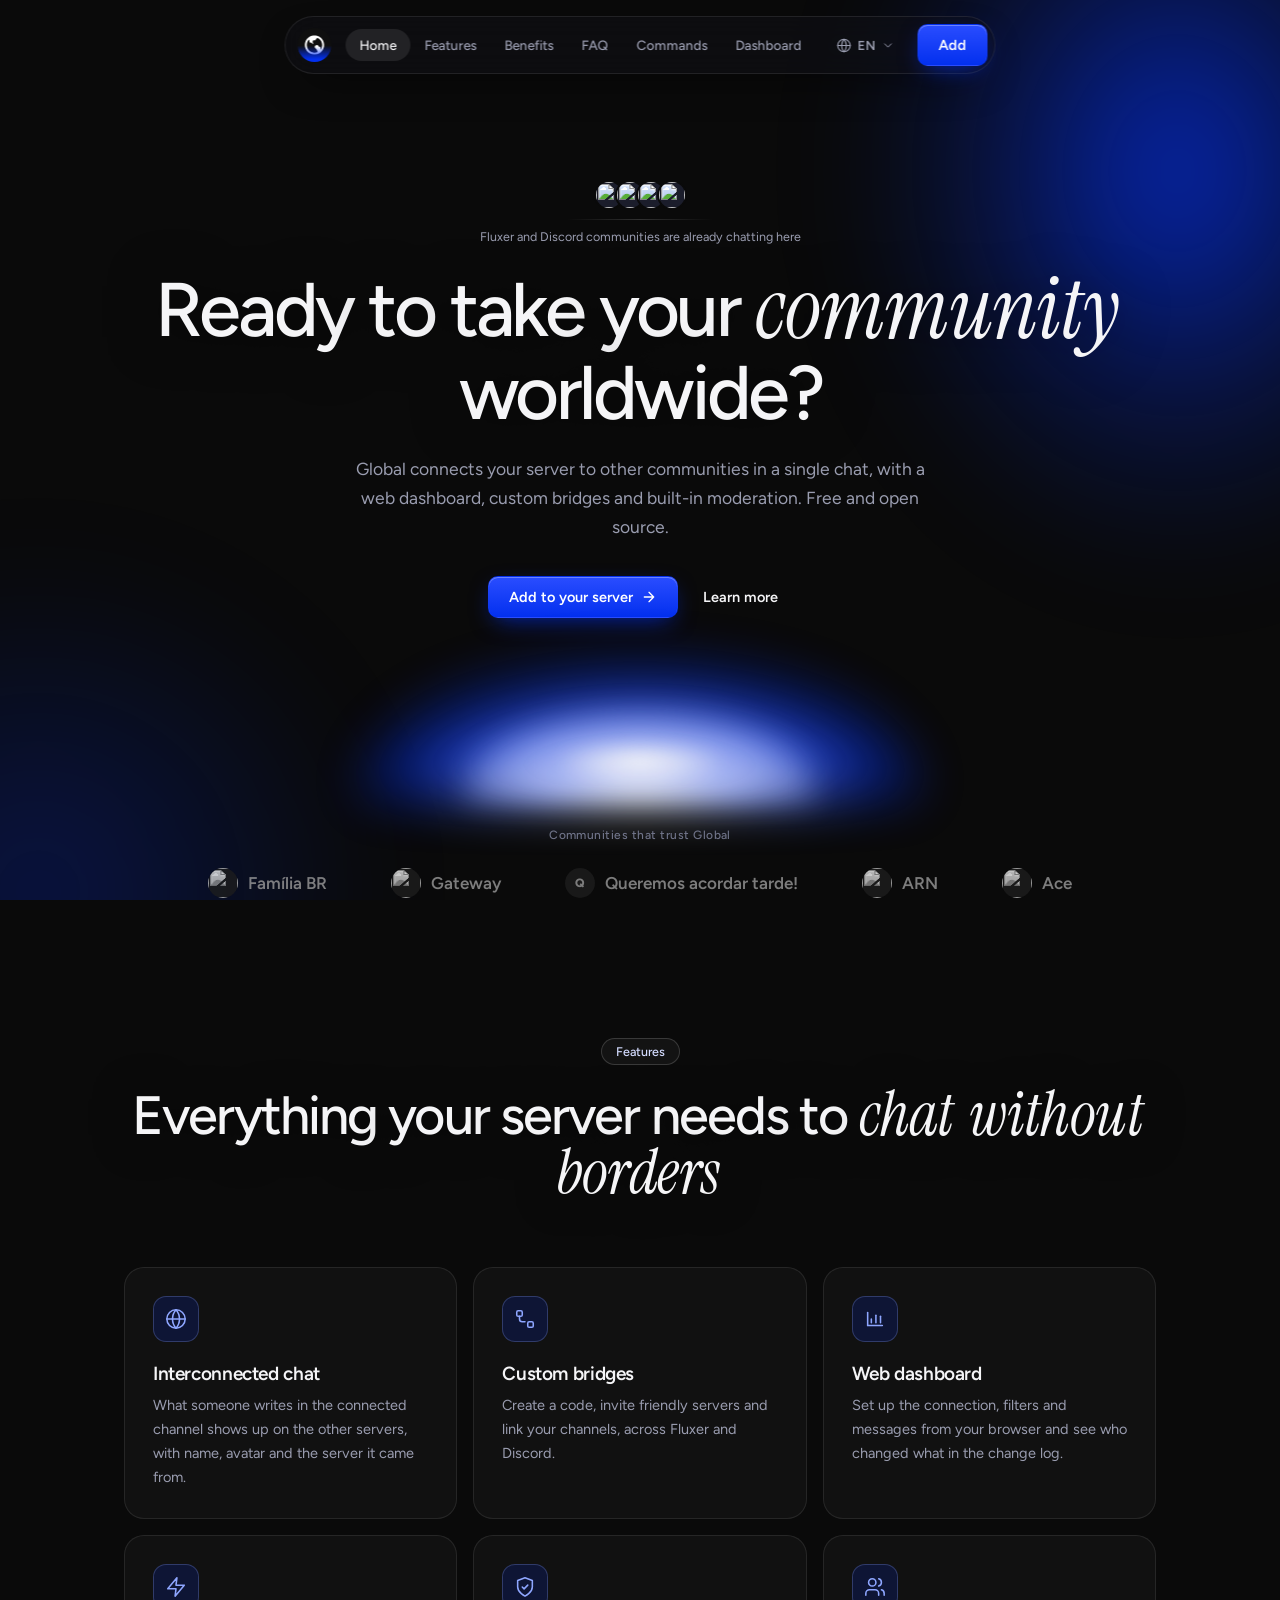
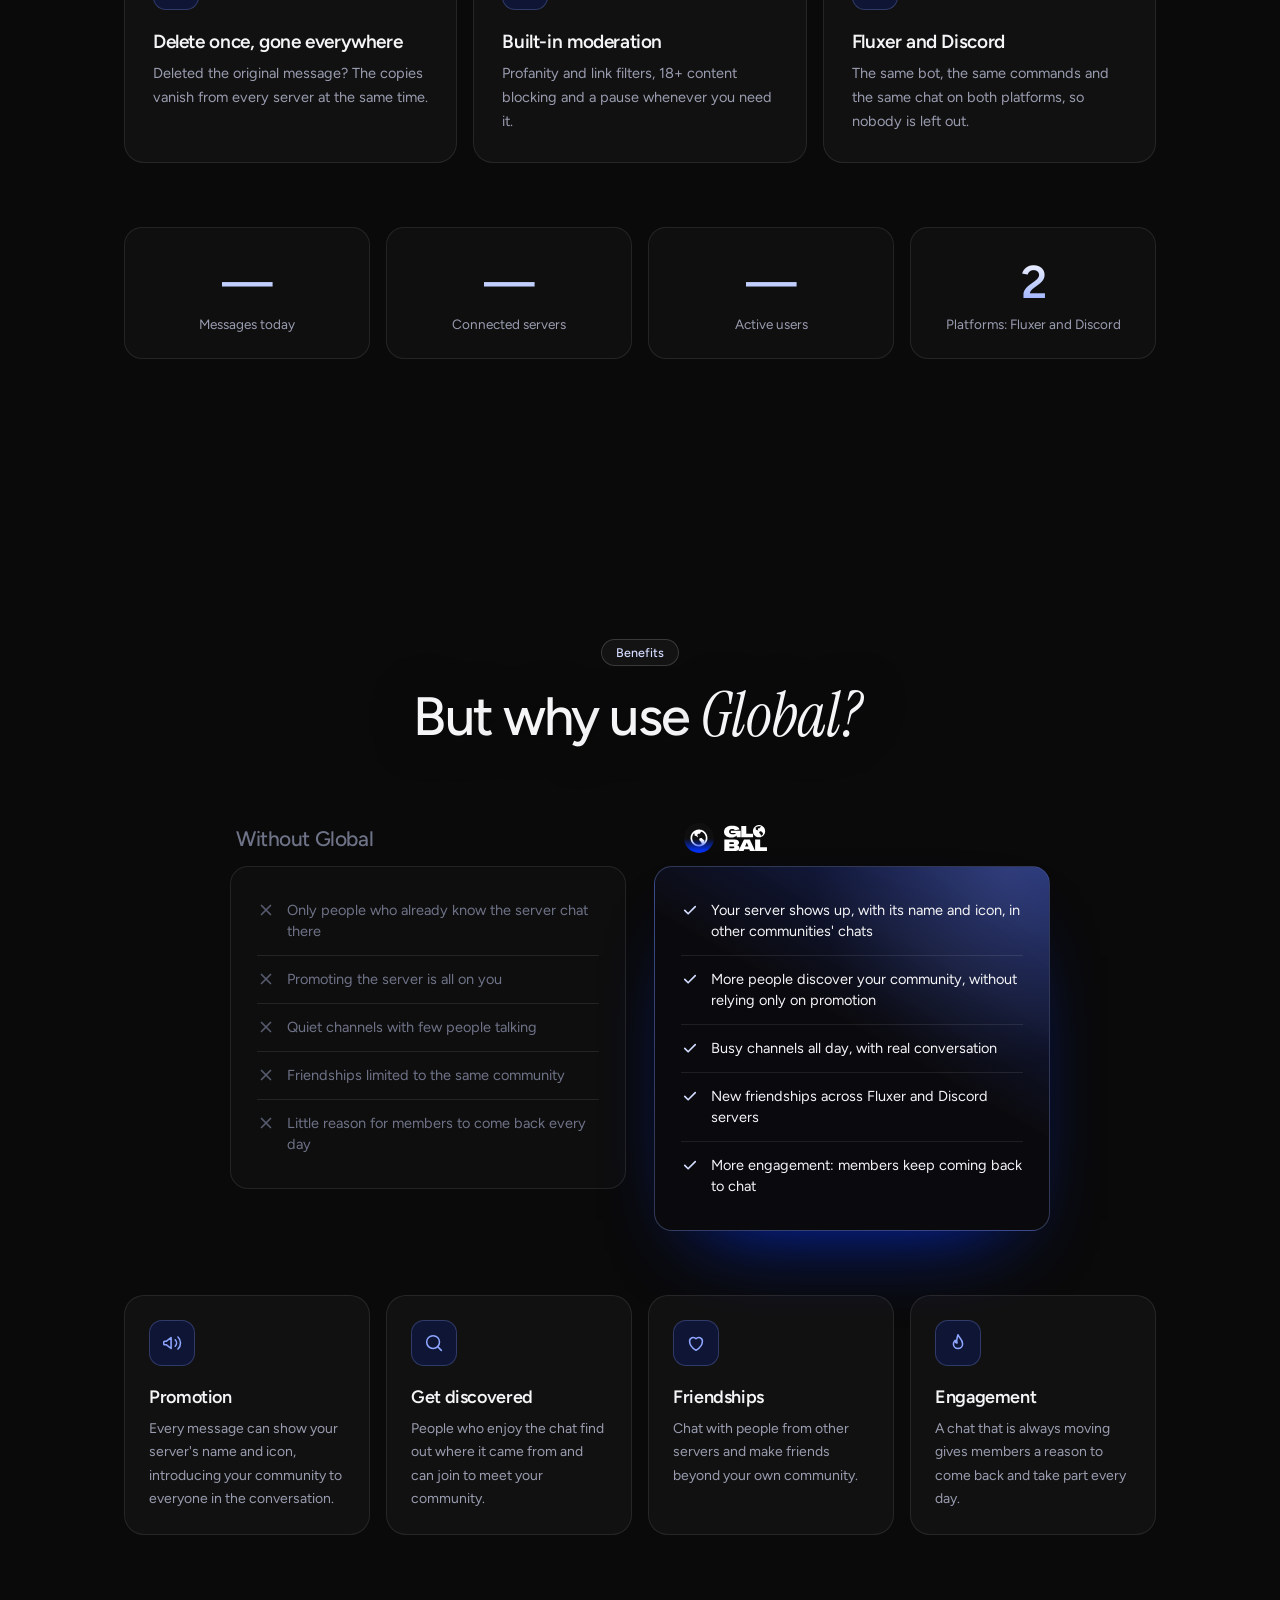
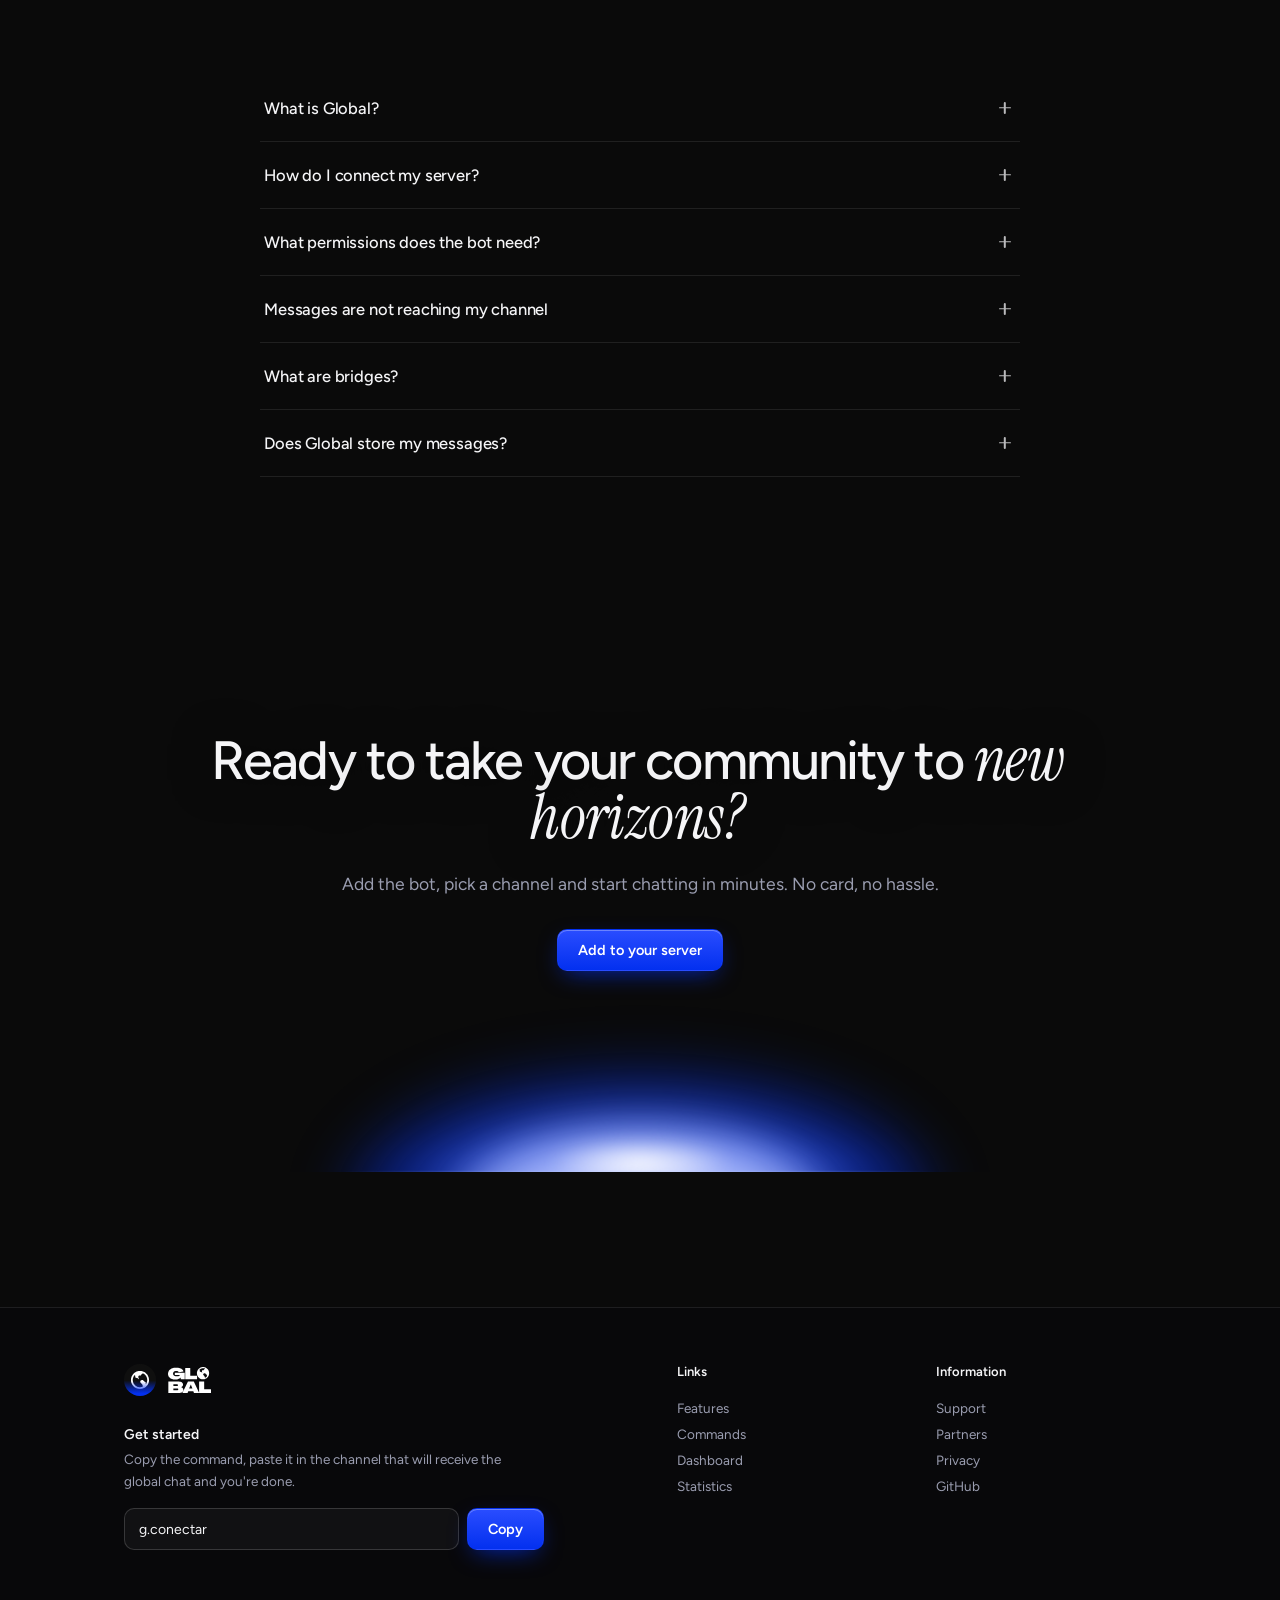
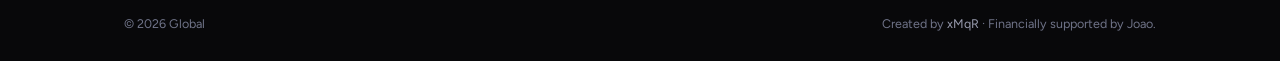
==== index.html @ a88a0816 "Add files via upload" ====
<!DOCTYPE html>
<html lang="pt-BR">
<head>
<meta charset="UTF-8">
<meta name="viewport" content="width=device-width, initial-scale=1">
<meta name="description" content="Global é o bot open-source que conecta comunidades do Fluxer e do Discord em um único chat interconectado.">
<meta name="theme-color" content="#0a0a0a">
<title>Global — Converse globalmente</title>
<link rel="icon" type="image/png" href="assets/global.png">
<link rel="preconnect" href="https://fonts.googleapis.com">
<link rel="preconnect" href="https://fonts.gstatic.com" crossorigin>
<link href="https://fonts.googleapis.com/css2?family=Figtree:wght@400;500;600;700;800&family=Instrument+Serif:ital@0;1&display=swap" rel="stylesheet">
<style>
:root{
  color-scheme:dark;
  --bg:#0a0a0a; --ink:#f5f5f7; --muted:#9a9db0; --dim:#6f7388;
  --line:rgba(255,255,255,.09); --line-2:rgba(255,255,255,.16);
  --brand:#0330ef; --brand-2:#2a4dff; --soft:#8ea6ff; --pale:#d4dcff;
  --sans:'Figtree',-apple-system,BlinkMacSystemFont,system-ui,sans-serif;
  --serif:'Instrument Serif',Georgia,'Times New Roman',serif;
  --ease:cubic-bezier(.2,.8,.2,1);
  --wrap:1080px;
}
*{box-sizing:border-box;margin:0;padding:0}
html{scroll-behavior:smooth;scroll-padding-top:90px;overflow-x:clip}
body{font-family:var(--sans);color:var(--ink);background:var(--bg);-webkit-font-smoothing:antialiased;text-rendering:optimizeLegibility;overflow-x:clip;min-height:100vh}
a{color:inherit;text-decoration:none}
button,input{font:inherit;color:inherit}
button{background:none;border:0;cursor:pointer}
ul{list-style:none}
img{display:block;max-width:100%}
code{font-family:ui-monospace,SFMono-Regular,Menlo,monospace;font-size:.88em;padding:2px 7px;border-radius:7px;background:rgba(255,255,255,.08);color:var(--pale)}
::selection{background:var(--brand);color:#fff}
:focus-visible{outline:2px solid var(--soft);outline-offset:3px;border-radius:8px}

.ambient{position:fixed;inset:0;z-index:0;pointer-events:none;overflow:hidden}
.ambient::before{content:"";position:absolute;right:-18vw;top:-26vh;width:52vw;height:90vh;background:radial-gradient(closest-side,rgba(3,48,239,.72),rgba(3,48,239,.2) 60%,transparent);filter:blur(50px);animation:drift 10s ease-in-out infinite}
.ambient::after{content:"";position:absolute;left:-24vw;bottom:-36vh;width:54vw;height:74vh;background:radial-gradient(closest-side,rgba(3,48,239,.26),transparent);filter:blur(54px);animation:drift 12s ease-in-out infinite reverse}
@keyframes drift{0%,100%{transform:translate3d(0,0,0) scale(1)}50%{transform:translate3d(-3vw,4vh,0) scale(1.08)}}
.cursor{position:fixed;left:0;top:0;width:460px;height:460px;margin:-230px 0 0 -230px;border-radius:50%;background:radial-gradient(closest-side,rgba(42,77,255,.14),transparent);pointer-events:none;z-index:0;opacity:0;transition:opacity .4s ease;will-change:transform}
.cursor.on{opacity:1}
.progress{position:fixed;left:0;top:0;height:3px;width:100%;transform-origin:0 50%;transform:scaleX(0);background:linear-gradient(90deg,var(--brand),var(--soft));z-index:80;pointer-events:none}
.page{position:relative;z-index:1;overflow-x:clip}

.nav{position:fixed;top:16px;left:50%;transform:translateX(-50%);z-index:70;display:flex;align-items:center;gap:6px;padding:7px 7px 7px 12px;border-radius:999px;background:rgba(16,16,20,.6);border:1px solid var(--line);backdrop-filter:blur(18px) saturate(1.4);-webkit-backdrop-filter:blur(18px) saturate(1.4);box-shadow:0 16px 44px -20px rgba(0,0,0,.9);transition:top .4s var(--ease),background .3s ease,box-shadow .3s ease}
.nav.scrolled{top:10px;background:rgba(10,10,13,.85)}
.brand{display:grid;place-items:center;width:34px;height:34px;border-radius:50%;overflow:hidden;margin-right:8px;transition:transform .5s var(--ease)}
.brand:hover{transform:rotate(-14deg) scale(1.1)}
.brand img{width:100%;height:100%}
.nav-links{position:relative;display:flex;align-items:center}
.nav-links a{position:relative;z-index:1;padding:8px 14px;font-size:13.5px;font-weight:500;color:var(--muted);white-space:nowrap;transition:color .25s ease}
.nav-links a:hover,.nav-links a.active{color:var(--ink)}
.nav-ind{position:absolute;top:50%;left:0;height:32px;margin-top:-16px;border-radius:999px;background:rgba(255,255,255,.09);opacity:0;pointer-events:none;transition:transform .45s var(--ease),width .45s var(--ease),opacity .3s ease}
.nav .btn{margin-left:6px}
.nav-toggle{display:none;width:36px;height:36px;border-radius:50%;border:1px solid var(--line);place-items:center;margin-left:4px}
.nav-toggle span,.nav-toggle span::before{display:block;width:15px;height:1.6px;background:var(--ink);position:relative;transition:transform .3s var(--ease)}
.nav-toggle span::before{content:"";position:absolute;top:-5px;left:0}
.nav-toggle[aria-expanded="true"] span{transform:rotate(45deg)}
.nav-toggle[aria-expanded="true"] span::before{transform:translateY(5px) rotate(-90deg)}

.btn{position:relative;display:inline-flex;align-items:center;justify-content:center;gap:8px;padding:11px 20px;border-radius:10px;border:1px solid transparent;font-weight:600;font-size:14.5px;white-space:nowrap;overflow:hidden;isolation:isolate;transition:transform .35s var(--ease),box-shadow .35s ease,background .3s ease,border-color .3s ease;will-change:transform}
.btn::after{content:"";position:absolute;top:0;bottom:0;left:-60%;width:40%;background:linear-gradient(100deg,transparent,rgba(255,255,255,.42),transparent);transform:skewX(-20deg);transition:left .7s var(--ease);z-index:-1}
.btn:hover::after{left:130%}
.btn:active{transform:scale(.95)!important}
.btn svg{width:16px;height:16px;fill:none;stroke:currentColor;stroke-width:2;stroke-linecap:round;stroke-linejoin:round;transition:transform .35s var(--ease)}
.btn:hover svg{transform:translateX(4px)}
.btn-primary{color:#fff;background:linear-gradient(180deg,var(--brand-2),var(--brand));box-shadow:0 8px 24px -8px rgba(3,48,239,.8),inset 0 1px 0 rgba(255,255,255,.3)}
.btn-primary:hover{box-shadow:0 14px 36px -8px rgba(42,77,255,.95),inset 0 1px 0 rgba(255,255,255,.4)}
.btn-text{padding:11px 14px;color:var(--ink);background:none}
.btn-text span{position:relative}
.btn-text span::after{content:"";position:absolute;left:0;right:0;bottom:-3px;height:1.5px;background:currentColor;transform:scaleX(0);transform-origin:0 50%;transition:transform .4s var(--ease)}
.btn-text:hover span::after{transform:scaleX(1)}
.btn-line{color:var(--ink);background:rgba(255,255,255,.05);border-color:var(--line-2)}
.btn-line:hover{background:rgba(255,255,255,.11)}
.ripple{position:absolute;border-radius:50%;background:rgba(255,255,255,.45);transform:scale(0);animation:ripple .7s ease-out forwards;pointer-events:none;z-index:-1}
@keyframes ripple{to{transform:scale(1);opacity:0}}

h1,h2,h3{font-weight:500;letter-spacing:-.035em;line-height:1.06}
h1 em,h2 em{font-family:var(--serif);font-style:italic;font-weight:400;letter-spacing:-.01em;font-size:1.14em;line-height:.9}
.label{display:inline-block;padding:5px 14px;border-radius:999px;border:1px solid var(--line-2);background:rgba(255,255,255,.04);font-size:12.5px;font-weight:500;color:var(--pale)}
.title{font-size:clamp(32px,4.6vw,54px);text-shadow:0 2px 40px rgba(0,0,0,.6)}
.lead{margin:22px auto 0;max-width:600px;font-size:clamp(15.5px,1.7vw,17.5px);line-height:1.65;color:var(--muted)}
.center{text-align:center}
.wrap{max-width:var(--wrap);margin:0 auto;padding:0 24px}
.section{position:relative;padding:clamp(80px,11vw,140px) 0}
.head{margin-bottom:clamp(40px,5vw,64px)}
.head .label{margin-bottom:22px}

[data-split] .w{display:inline-block;vertical-align:top;perspective:700px}
[data-split] .wi{display:inline-block;opacity:0;transform:translateY(.6em) rotateX(-70deg);filter:blur(8px);transform-origin:50% 100%;transition:transform 1s var(--ease) calc(var(--i)*55ms),opacity .8s ease calc(var(--i)*55ms),filter .8s ease calc(var(--i)*55ms)}
[data-split].in .wi{opacity:1;transform:none;filter:none}
.wi.em{font-family:var(--serif);font-style:italic;font-weight:400;letter-spacing:-.01em;font-size:1.14em;line-height:.9;padding-right:.08em}
[data-reveal]{opacity:0;transition:opacity .9s ease var(--d,0ms),transform 1s var(--ease) var(--d,0ms)}
[data-reveal="up"]{transform:translateY(34px)}
[data-reveal="zoom"]{transform:scale(.9)}
[data-reveal="tilt"]{transform:perspective(1000px) rotateX(18deg) translateY(44px)}
[data-reveal].in{opacity:1;transform:none}

.hero{position:relative;padding:clamp(140px,20vh,190px) 0 0;text-align:center}
.proof{display:inline-flex;flex-direction:column;align-items:center;gap:9px}
.avatars{display:flex;align-items:center}
.avatars span{width:30px;height:30px;margin-left:-9px;border-radius:50%;border:2px solid var(--bg);overflow:hidden;background:#1b1d2b;transition:transform .4s var(--ease),margin .4s var(--ease)}
.avatars span:first-child{margin-left:0}
.avatars:hover span{margin-left:-2px}
.avatars span:hover{transform:translateY(-5px) scale(1.15)}
.avatars img{width:100%;height:100%;object-fit:cover}
.proof small{font-size:12.5px;color:var(--muted)}
.proof i{display:block;width:150px;height:1px;background:linear-gradient(90deg,transparent,var(--line-2),transparent)}
.hero h1{margin:26px auto 0;max-width:15em;font-size:clamp(38px,6.2vw,76px);letter-spacing:-.045em;text-shadow:0 2px 50px rgba(0,0,0,.6)}
.hero-actions{margin-top:34px;display:flex;gap:10px;justify-content:center;flex-wrap:wrap}

.glow{position:relative;width:min(560px,86vw);height:200px;margin:10px auto 0;pointer-events:none}
.glow i{position:absolute;left:50%;bottom:30px;transform:translateX(-50%);display:block}
.glow .g1{width:100%;height:150px;border-radius:50% 50% 0 0/100% 100% 0 0;background:radial-gradient(60% 100% at 50% 100%,#fff 0%,#c3d0ff 20%,#5a7bff 46%,rgba(3,48,239,.6) 66%,transparent 100%);filter:blur(26px);animation:breathe 5s ease-in-out infinite}
.glow .g2{width:62%;height:90px;border-radius:50% 50% 0 0/100% 100% 0 0;background:radial-gradient(60% 100% at 50% 100%,#fff,#aebdff 45%,transparent 100%);filter:blur(14px);animation:breathe 4s ease-in-out infinite reverse}
.glow .g3{width:30%;height:44px;background:radial-gradient(closest-side,#fff,transparent);filter:blur(8px);bottom:44px}
@keyframes breathe{0%,100%{opacity:.85;transform:translateX(-50%) scale(1)}50%{opacity:1;transform:translateX(-50%) scale(1.07,1.12)}}
.glow.cut{height:150px;margin-top:46px;clip-path:inset(-300px -400px 0 -400px)}
.glow.cut i{bottom:-40px}
.glow.cut .g3{bottom:-14px}
.glow.cut::after{content:"";position:absolute;left:0;right:0;bottom:0;height:1px;background:linear-gradient(90deg,transparent,rgba(190,205,255,.5),transparent)}

.trust{position:relative;z-index:2;margin-top:0;text-align:center}
.trust p{font-size:12px;font-weight:500;letter-spacing:.04em;color:var(--dim)}
.logos{margin-top:26px;display:flex;flex-wrap:wrap;align-items:center;justify-content:center;gap:16px clamp(28px,5vw,64px)}
.logo{display:inline-flex;align-items:center;gap:10px;font-size:17px;font-weight:600;color:var(--muted);filter:grayscale(1);opacity:.78;transition:filter .4s ease,opacity .4s ease,transform .45s var(--ease),color .3s ease}
.logo:hover{filter:none;opacity:1;color:var(--ink);transform:translateY(-4px) scale(1.05)}
.logo span{width:30px;height:30px;border-radius:50%;overflow:hidden;display:grid;place-items:center;background:#1b1d2b;font-size:12px;font-weight:800}
.logo img{width:100%;height:100%;object-fit:cover}

.feat-grid{display:grid;grid-template-columns:repeat(3,1fr);gap:16px}
.card{position:relative;padding:28px;border-radius:20px;border:1px solid var(--line);background:rgba(255,255,255,.03);overflow:hidden;transform:perspective(900px) rotateX(var(--rx,0deg)) rotateY(var(--ry,0deg));transition:transform .5s var(--ease),border-color .4s ease}
.card.live{transition:transform .12s linear,border-color .4s ease}
.card::before{content:"";position:absolute;inset:0;background:radial-gradient(380px circle at var(--mx,50%) var(--my,0%),rgba(42,77,255,.26),transparent 55%);opacity:0;transition:opacity .4s ease;pointer-events:none}
.card:hover{border-color:rgba(142,166,255,.4)}
.card:hover::before{opacity:1}
.ico{position:relative;width:46px;height:46px;border-radius:13px;display:grid;place-items:center;margin-bottom:22px;color:var(--soft);background:rgba(3,48,239,.16);border:1px solid rgba(142,166,255,.26);transition:transform .5s var(--ease),background .3s ease}
.card:hover .ico{transform:translateY(-4px) rotate(-6deg);background:rgba(3,48,239,.3)}
.ico svg{width:22px;height:22px;fill:none;stroke:currentColor;stroke-width:1.7;stroke-linecap:round;stroke-linejoin:round}
.card h3{position:relative;font-size:19px;font-weight:600;letter-spacing:-.02em}
.card p{position:relative;margin-top:10px;font-size:14.5px;line-height:1.65;color:var(--muted)}
.stats{margin-top:clamp(40px,5vw,64px);display:grid;grid-template-columns:repeat(4,1fr);gap:16px}
.stat{padding:26px 16px;text-align:center;border-radius:18px;border:1px solid var(--line);background:rgba(255,255,255,.025);transition:transform .5s var(--ease),border-color .4s ease}
.stat:hover{transform:translateY(-6px);border-color:rgba(142,166,255,.4)}
.stat b{display:block;font-size:clamp(30px,4vw,46px);font-weight:600;letter-spacing:-.04em;background:linear-gradient(180deg,#fff,var(--soft));-webkit-background-clip:text;background-clip:text;color:transparent}
.stat span{display:block;margin-top:6px;font-size:13.5px;color:var(--muted)}

.compare{max-width:820px;margin:0 auto;display:grid;grid-template-columns:1fr 1fr;gap:0 28px;align-items:start}
.c-head{display:flex;align-items:center;gap:10px;height:56px;padding:0 6px;font-size:21px;font-weight:500;letter-spacing:-.02em}
.c-head.other{color:var(--dim)}
.c-head.us{padding-left:30px}
.c-head img.mark{width:30px;height:30px;border-radius:50%}
.c-head img.word{height:26px;width:auto}
.c-box{position:relative;padding:20px 26px;border-radius:18px;border:1px solid var(--line);background:rgba(255,255,255,.02);overflow:hidden}
.c-box.us{border-color:rgba(142,166,255,.3);background:linear-gradient(210deg,rgba(42,77,255,.34),rgba(10,10,14,.9) 46%),rgba(255,255,255,.02);box-shadow:0 40px 90px -50px rgba(3,48,239,.95)}
.c-box.us::before{content:"";position:absolute;inset:0;background:radial-gradient(360px circle at var(--mx,90%) var(--my,0%),rgba(142,166,255,.3),transparent 55%);opacity:.7;transition:opacity .4s ease;pointer-events:none}
.c-box li{position:relative;display:flex;align-items:flex-start;gap:12px;padding:13px 0;font-size:14.5px;line-height:1.45;border-top:1px solid var(--line);transition:transform .45s var(--ease)}
.c-box li:first-child{border-top:0}
.c-box.other li{color:var(--dim)}
.c-box li:hover{transform:translateX(6px)}
.c-box li svg{flex:none;width:18px;height:18px;margin-top:1px;fill:none;stroke-width:2.2;stroke-linecap:round;stroke-linejoin:round}
.c-box.other svg{stroke:#585c70}
.c-box.us svg{stroke:var(--pale)}
.c-box.us svg path{stroke-dasharray:24;stroke-dashoffset:24;transition:stroke-dashoffset .8s var(--ease) calc(var(--n)*110ms + 300ms)}
.in .c-box.us svg path{stroke-dashoffset:0}

.faq{max-width:760px;margin:0 auto}
.faq-item{border-bottom:1px solid var(--line)}
.faq-q{display:flex;align-items:center;justify-content:space-between;gap:20px;width:100%;padding:22px 4px;text-align:left;font-size:16.5px;font-weight:500;letter-spacing:-.01em;transition:padding .4s var(--ease),color .3s ease}
.faq-q:hover{padding-left:12px;color:#fff}
.faq-q i{flex:none;position:relative;width:22px;height:22px;opacity:.75}
.faq-q i::before,.faq-q i::after{content:"";position:absolute;left:50%;top:50%;width:12px;height:1.6px;background:var(--ink);border-radius:2px;transform:translate(-50%,-50%);transition:transform .45s var(--ease)}
.faq-q i::after{transform:translate(-50%,-50%) rotate(90deg)}
.faq-item.open .faq-q i::before{transform:translate(-50%,-50%) rotate(45deg)}
.faq-item.open .faq-q i::after{transform:translate(-50%,-50%) rotate(-45deg)}
.faq-item.open .faq-q{color:#fff}
.faq-a{display:grid;grid-template-rows:0fr;transition:grid-template-rows .5s var(--ease)}
.faq-item.open .faq-a{grid-template-rows:1fr}
.faq-a>div{overflow:hidden}
.faq-a p{padding:0 4px 24px;max-width:62ch;font-size:15px;line-height:1.7;color:var(--muted);opacity:0;transform:translateY(-6px);transition:opacity .5s ease .1s,transform .5s var(--ease) .1s}
.faq-item.open .faq-a p{opacity:1;transform:none}
.faq-a a{color:var(--soft);text-decoration:underline;text-underline-offset:3px}

.cta{padding-top:clamp(60px,9vw,120px);text-align:center}
.cta .btn{margin-top:30px}

.footer{position:relative;z-index:1;border-top:1px solid var(--line);background:#08080a}
.foot{max-width:var(--wrap);margin:0 auto;padding:56px 24px 0;display:grid;grid-template-columns:1.4fr .6fr .6fr;gap:40px}
.foot-brand .logo-row{display:flex;align-items:center;gap:12px}
.foot-brand .mark{width:32px;height:32px;border-radius:50%}
.foot-brand .word{height:26px;width:auto}
.foot-brand h4{margin-top:30px;font-size:14px;font-weight:600}
.foot-brand p{margin-top:6px;max-width:44ch;font-size:13.5px;line-height:1.6;color:var(--muted)}
.copy{margin-top:16px;display:flex;gap:8px;max-width:420px}
.copy input{flex:1;min-width:0;padding:11px 14px;border-radius:10px;border:1px solid var(--line-2);background:rgba(255,255,255,.04);font-size:14px;transition:border-color .3s ease,background .3s ease}
.copy input:focus{outline:none;border-color:var(--soft);background:rgba(255,255,255,.07)}
.foot-col h5{font-size:13px;font-weight:600;margin-bottom:16px}
.foot-col a{display:block;width:fit-content;padding:5px 0;font-size:13.5px;color:var(--muted);background:linear-gradient(currentColor,currentColor) 0 100%/0 1px no-repeat;transition:color .25s ease,background-size .4s var(--ease)}
.foot-col a:hover{color:var(--ink);background-size:100% 1px}
.foot-bottom{max-width:var(--wrap);margin:44px auto 0;padding:22px 24px 30px;display:flex;justify-content:space-between;flex-wrap:wrap;gap:10px;font-size:12.5px;color:var(--dim)}
.foot-bottom a{color:var(--muted);transition:color .25s ease}
.foot-bottom a:hover{color:var(--ink)}

.lang{position:relative;margin-left:4px}
.lang-btn{display:inline-flex;align-items:center;gap:6px;height:34px;padding:0 11px;border-radius:999px;font-size:13px;font-weight:600;color:var(--muted);transition:color .25s ease,background .25s ease}
.lang-btn:hover,.lang.open .lang-btn{color:var(--ink);background:rgba(255,255,255,.08)}
.lang-btn svg{width:15px;height:15px;fill:none;stroke:currentColor;stroke-width:1.8;stroke-linecap:round;stroke-linejoin:round}
.lang-btn .chev{width:13px;height:13px;transition:transform .4s var(--ease)}
.lang.open .chev{transform:rotate(180deg)}
.lang-menu{position:absolute;top:calc(100% + 12px);right:0;min-width:156px;padding:6px;border-radius:14px;background:rgba(14,14,18,.96);border:1px solid var(--line-2);backdrop-filter:blur(18px);-webkit-backdrop-filter:blur(18px);box-shadow:0 24px 60px -20px rgba(0,0,0,.9);opacity:0;transform:translateY(-8px) scale(.95);transform-origin:top right;pointer-events:none;transition:opacity .25s ease,transform .4s var(--ease)}
.lang.open .lang-menu{opacity:1;transform:none;pointer-events:auto}
.lang-menu button{display:flex;align-items:center;justify-content:space-between;width:100%;padding:10px 12px;border-radius:9px;font-size:14px;color:var(--muted);text-align:left;transition:background .2s ease,color .2s ease,padding .3s var(--ease)}
.lang-menu button:hover{background:rgba(255,255,255,.08);color:var(--ink);padding-left:16px}
.lang-menu button[aria-selected="true"]{color:#fff}
.lang-menu button[aria-selected="true"]::after{content:"✓";color:var(--soft)}
.benefits{margin:clamp(40px,5vw,64px) auto 0;display:grid;grid-template-columns:repeat(4,1fr);gap:16px}
.card.sm{padding:24px}
.card.sm h3{font-size:18px}
.card.sm p{font-size:14px}
.top{position:fixed;right:22px;bottom:22px;z-index:75;width:46px;height:46px;border-radius:50%;display:grid;place-items:center;border:1px solid var(--line-2);background:rgba(16,16,22,.8);backdrop-filter:blur(12px);transform:translateY(80px) scale(.6);opacity:0;pointer-events:none;transition:transform .5s var(--ease),opacity .4s ease,background .3s ease}
.top.show{transform:none;opacity:1;pointer-events:auto}
.top:hover{background:var(--brand);transform:translateY(-4px)}
.top svg{width:18px;height:18px;fill:none;stroke:#fff;stroke-width:2;stroke-linecap:round;stroke-linejoin:round}
.toast{position:fixed;left:50%;bottom:28px;z-index:90;padding:11px 18px;border-radius:12px;border:1px solid var(--line-2);background:rgba(16,16,22,.92);backdrop-filter:blur(12px);font-size:14px;transform:translate(-50%,30px);opacity:0;pointer-events:none;transition:transform .45s var(--ease),opacity .3s ease}
.toast.show{transform:translate(-50%,0);opacity:1}

@media (max-width:980px){
  .feat-grid{grid-template-columns:repeat(2,1fr)}
  .stats{grid-template-columns:repeat(2,1fr)}
  .benefits{grid-template-columns:repeat(2,1fr)}
  .foot{grid-template-columns:1fr 1fr}
  .foot-brand{grid-column:1/-1}
}
@media (max-width:820px){
  .nav-links{display:none}
  .nav{width:calc(100% - 24px);justify-content:space-between;flex-wrap:wrap;border-radius:22px;padding:7px 7px 7px 12px}
  .nav .btn{display:none}
  .nav-toggle{display:grid}
  .lang{margin-left:auto}
  .nav.open{align-items:flex-start}
  .nav.open .nav-links{display:flex;order:3;flex-direction:column;align-items:stretch;width:100%;padding:8px 0 6px}
  .nav.open .nav-links a{padding:13px 10px;font-size:16px}
  .nav.open .btn{display:inline-flex;order:4;width:100%;margin:6px 0 2px}
  .nav-ind{display:none}
  .compare{grid-template-columns:1fr;gap:14px}
  .c-head.us{padding-left:6px;height:46px;margin-top:10px}
  .c-head.other{height:46px}
}
@media (max-width:560px){
  .feat-grid{grid-template-columns:1fr}
  .benefits{grid-template-columns:1fr}
  .stats{grid-template-columns:1fr 1fr}
  .wrap{padding:0 20px}
  .hero-actions .btn-primary{flex:1 1 100%}
  .foot{grid-template-columns:1fr 1fr;padding-inline:20px}
  .foot-bottom{padding:22px 20px 74px}
  .copy{flex-direction:column}
  .top{right:14px;bottom:14px}
}
@media (max-width:360px){
  .stats{grid-template-columns:1fr}
  .foot{grid-template-columns:1fr}
}
@media (prefers-reduced-motion:reduce){
  html{scroll-behavior:auto}
  *,*::before,*::after{animation:none!important;transition-duration:.01ms!important;transition-delay:0ms!important}
  [data-reveal],[data-split] .wi{opacity:1;transform:none;filter:none}
}
</style>
</head>
<body>
<div class="ambient"></div>
<div class="cursor" id="cursor"></div>
<div class="progress" id="progress"></div>

<nav class="nav" id="nav" aria-label="Principal">
  <a class="brand" href="#inicio" aria-label="Global — início"><img src="[data-uri]" alt="Global" width="34" height="34"></a>
  <div class="nav-links" id="nav-links">
    <span class="nav-ind" id="nav-ind"></span>
    <a href="#inicio">Início</a>
    <a href="#recursos">Recursos</a>
    <a href="#comparacao">Vantagens</a>
    <a href="#faq">Dúvidas</a>
    <a href="comandos.html">Comandos</a>
    <a href="https://dash.globalbot.site">Painel</a>
  </div>
  <div class="lang" id="lang">
    <button class="lang-btn" id="lang-btn" type="button" aria-haspopup="listbox" aria-expanded="false" aria-controls="lang-menu" aria-label="Idioma"><svg viewBox="0 0 24 24" aria-hidden="true"><circle cx="12" cy="12" r="10"/><path d="M2 12h20"/><path d="M12 2a15 15 0 0 1 0 20 15 15 0 0 1 0-20Z"/></svg><span id="lang-cur">PT</span><svg class="chev" viewBox="0 0 24 24" aria-hidden="true"><path d="m6 9 6 6 6-6"/></svg></button>
    <ul class="lang-menu" id="lang-menu" role="listbox" aria-label="Idioma">
      <li><button type="button" role="option" data-lang="pt" aria-selected="true">Português</button></li>
      <li><button type="button" role="option" data-lang="en" aria-selected="false">English</button></li>
      <li><button type="button" role="option" data-lang="es" aria-selected="false">Español</button></li>
    </ul>
  </div>
  <a class="btn btn-primary" data-magnetic href="https://web.fluxer.app/oauth2/authorize?client_id=1562253521942745089&amp;scope=bot&amp;permissions=22527189434367169">Adicionar</a>
  <button class="nav-toggle" id="nav-toggle" type="button" aria-label="Abrir menu" aria-expanded="false" aria-controls="nav-links"><span></span></button>
</nav>

<main class="page">
  <section class="hero" id="inicio">
    <div class="wrap">
      <div class="proof" data-reveal="up">
        <div class="avatars" aria-hidden="true">
          <span><img src="assets/partners/familiabr.gif" alt="" width="30" height="30"></span>
          <span><img src="assets/partners/gateway.png" alt="" width="30" height="30"></span>
          <span><img src="assets/partners/arn.png" alt="" width="30" height="30"></span>
          <span><img src="assets/partners/ace.gif" alt="" width="30" height="30"></span>
        </div>
        <i></i>
        <small>Comunidades do Fluxer e do Discord já conversam por aqui</small>
      </div>
      <h1 data-split>Pronto para levar a sua <em>comunidade</em> ao mundo todo?</h1>
      <p class="lead" data-reveal="up" style="--d:380ms">Global conecta o seu servidor a outras comunidades em um único chat, com painel web, pontes personalizadas e moderação embutida. Gratuito e de código aberto.</p>
      <div class="hero-actions" data-reveal="up" style="--d:500ms">
        <a class="btn btn-primary" data-magnetic href="https://web.fluxer.app/oauth2/authorize?client_id=1562253521942745089&amp;scope=bot&amp;permissions=22527189434367169">Adicionar ao servidor <svg viewBox="0 0 24 24" aria-hidden="true"><path d="M5 12h14M12 5l7 7-7 7"/></svg></a>
        <a class="btn btn-text" href="#recursos"><span>Saiba mais</span></a>
      </div>
      <div class="glow" id="glow" aria-hidden="true"><i class="g1"></i><i class="g2"></i><i class="g3"></i></div>

      <div class="trust" data-reveal="up">
        <p>Comunidades que confiam no Global</p>
        <div class="logos">
          <a class="logo" href="parceiros.html"><span><img src="assets/partners/familiabr.gif" alt="" width="30" height="30" loading="lazy"></span>Família BR</a>
          <a class="logo" href="parceiros.html"><span><img src="assets/partners/gateway.png" alt="" width="30" height="30" loading="lazy"></span>Gateway</a>
          <a class="logo" href="parceiros.html"><span>Q</span>Queremos acordar tarde!</a>
          <a class="logo" href="parceiros.html"><span><img src="assets/partners/arn.png" alt="" width="30" height="30" loading="lazy"></span>ARN</a>
          <a class="logo" href="parceiros.html"><span><img src="assets/partners/ace.gif" alt="" width="30" height="30" loading="lazy"></span>Ace</a>
        </div>
      </div>
    </div>
  </section>

  <section class="section" id="recursos">
    <div class="wrap">
      <div class="head center">
        <span class="label" data-reveal="up">Recursos</span>
        <h2 class="title" data-split>Tudo para o seu servidor <em>conversar sem fronteiras</em></h2>
      </div>
      <div class="feat-grid">
        <article class="card" data-tilt data-reveal="tilt"><div class="ico"><svg viewBox="0 0 24 24"><circle cx="12" cy="12" r="10"/><path d="M2 12h20"/><path d="M12 2a15 15 0 0 1 0 20 15 15 0 0 1 0-20Z"/></svg></div><h3>Chat interconectado</h3><p>O que alguém escreve no canal conectado aparece nos outros servidores, com nome, avatar e o servidor de origem.</p></article>
        <article class="card" data-tilt data-reveal="tilt" style="--d:90ms"><div class="ico"><svg viewBox="0 0 24 24"><rect x="3" y="3" width="6" height="6" rx="1.5"/><rect x="15" y="15" width="6" height="6" rx="1.5"/><path d="M6 9v3a3 3 0 0 0 3 3h3"/></svg></div><h3>Pontes personalizadas</h3><p>Crie um código, chame servidores amigos e ligue os canais de vocês, entre Fluxer e Discord.</p></article>
        <article class="card" data-tilt data-reveal="tilt" style="--d:180ms"><div class="ico"><svg viewBox="0 0 24 24"><path d="M4 19V5"/><path d="M4 19h16"/><path d="M8 16v-4"/><path d="M13 16V8"/><path d="M18 16v-7"/></svg></div><h3>Painel web</h3><p>Configure conexão, filtros e mensagens pelo navegador e veja quem mudou o quê no registro de alterações.</p></article>
        <article class="card" data-tilt data-reveal="tilt"><div class="ico"><svg viewBox="0 0 24 24"><path d="M13 2 3 14h9l-1 8 10-12h-9l1-8Z"/></svg></div><h3>Apagou, sumiu</h3><p>Apagou a mensagem original? As cópias somem de todos os servidores ao mesmo tempo.</p></article>
        <article class="card" data-tilt data-reveal="tilt" style="--d:90ms"><div class="ico"><svg viewBox="0 0 24 24"><path d="M12 22s8-4 8-10V5l-8-3-8 3v7c0 6 8 10 8 10Z"/><path d="m9 12 2 2 4-4"/></svg></div><h3>Moderação embutida</h3><p>Filtros de palavrões e de links, bloqueio de conteúdo +18 e pausa quando você precisar.</p></article>
        <article class="card" data-tilt data-reveal="tilt" style="--d:180ms"><div class="ico"><svg viewBox="0 0 24 24"><path d="M16 21v-2a4 4 0 0 0-4-4H6a4 4 0 0 0-4 4v2"/><circle cx="9" cy="7" r="4"/><path d="M22 21v-2a4 4 0 0 0-3-3.87"/><path d="M16 3.13a4 4 0 0 1 0 7.75"/></svg></div><h3>Fluxer e Discord</h3><p>O mesmo bot, os mesmos comandos e o mesmo chat nas duas plataformas, sem ninguém ficar de fora.</p></article>
      </div>
      <div class="stats">
        <div class="stat" data-reveal="zoom"><b data-stat="mensagensHoje">—</b><span>Mensagens hoje</span></div>
        <div class="stat" data-reveal="zoom" style="--d:90ms"><b data-stat="servidores">—</b><span>Servidores conectados</span></div>
        <div class="stat" data-reveal="zoom" style="--d:180ms"><b data-stat="usuariosAtivos">—</b><span>Usuários ativos</span></div>
        <div class="stat" data-reveal="zoom" style="--d:270ms"><b>2</b><span>Plataformas: Fluxer e Discord</span></div>
      </div>
    </div>
  </section>

  <section class="section" id="comparacao">
    <div class="wrap">
      <div class="head center">
        <span class="label" data-reveal="up">Vantagens</span>
        <h2 class="title" data-split>Mas por que usar o <em>Global?</em></h2>
      </div>
      <div class="compare" data-reveal="up">
        <div>
          <div class="c-head other">Sem o Global</div>
          <ul class="c-box other">
            <li><svg viewBox="0 0 24 24"><path d="M6 6l12 12M18 6L6 18"/></svg>Só quem já conhece o servidor conversa por ali</li>
            <li><svg viewBox="0 0 24 24"><path d="M6 6l12 12M18 6L6 18"/></svg>Divulgar o servidor depende só de você</li>
            <li><svg viewBox="0 0 24 24"><path d="M6 6l12 12M18 6L6 18"/></svg>Canais quietos, com pouca gente falando</li>
            <li><svg viewBox="0 0 24 24"><path d="M6 6l12 12M18 6L6 18"/></svg>Amizades limitadas à mesma comunidade</li>
            <li><svg viewBox="0 0 24 24"><path d="M6 6l12 12M18 6L6 18"/></svg>Pouco motivo para os membros voltarem todo dia</li>
          </ul>
        </div>
        <div>
          <div class="c-head us"><img class="mark" src="[data-uri]" alt="" width="30" height="30"><img class="word" src="[data-uri]" alt="Global" width="43" height="26"></div>
          <ul class="c-box us" id="us-box">
            <li style="--n:0"><svg viewBox="0 0 24 24"><path d="M5 12.5l4.5 4.5L19 7.5"/></svg>Seu servidor aparece, com nome e ícone, nas conversas de outras comunidades</li>
            <li style="--n:1"><svg viewBox="0 0 24 24"><path d="M5 12.5l4.5 4.5L19 7.5"/></svg>Mais gente descobre a sua comunidade, sem depender só de divulgação</li>
            <li style="--n:2"><svg viewBox="0 0 24 24"><path d="M5 12.5l4.5 4.5L19 7.5"/></svg>Canais movimentados o dia todo, com conversa de verdade</li>
            <li style="--n:3"><svg viewBox="0 0 24 24"><path d="M5 12.5l4.5 4.5L19 7.5"/></svg>Amizades novas entre servidores do Fluxer e do Discord</li>
            <li style="--n:4"><svg viewBox="0 0 24 24"><path d="M5 12.5l4.5 4.5L19 7.5"/></svg>Mais engajamento: os membros voltam para conversar</li>
          </ul>
        </div>
      </div>
      <div class="benefits">
        <article class="card sm" data-tilt data-reveal="tilt" style="--d:0ms"><div class="ico"><svg viewBox="0 0 24 24"><path d="M3 11v2a1 1 0 0 0 1 1h2l5 4V6L6 10H4a1 1 0 0 0-1 1Z"/><path d="M15.5 8.5a5 5 0 0 1 0 7"/><path d="M18.5 5.5a9 9 0 0 1 0 13"/></svg></div><h3>Divulgação</h3><p>Cada mensagem pode mostrar o nome e o ícone do seu servidor, apresentando a sua comunidade a quem está conversando.</p></article>
        <article class="card sm" data-tilt data-reveal="tilt" style="--d:90ms"><div class="ico"><svg viewBox="0 0 24 24"><circle cx="11" cy="11" r="7"/><path d="m20 20-3.5-3.5"/></svg></div><h3>Seja encontrado</h3><p>Quem gosta da conversa descobre de onde ela veio e pode entrar para conhecer a sua comunidade.</p></article>
        <article class="card sm" data-tilt data-reveal="tilt" style="--d:180ms"><div class="ico"><svg viewBox="0 0 24 24"><path d="M12 20s-7-4.4-7-10a4 4 0 0 1 7-2.6A4 4 0 0 1 19 10c0 5.6-7 10-7 10Z"/></svg></div><h3>Amizades</h3><p>Converse com gente de outros servidores e faça amizades que vão além da sua comunidade.</p></article>
        <article class="card sm" data-tilt data-reveal="tilt" style="--d:270ms"><div class="ico"><svg viewBox="0 0 24 24"><path d="M12 3c1 3.5 5 5 5 10a5 5 0 0 1-10 0c0-2 1-3 2-4 0 2 1 3 2 3-1-3 0-6 1-9Z"/></svg></div><h3>Engajamento</h3><p>Um chat sempre em movimento dá motivo para os membros voltarem e participarem todos os dias.</p></article>
      </div>
    </div>
  </section>

  <section class="section" id="faq" style="padding-top:0">
    <div class="wrap">
      <div class="faq" id="faq-list">
        <div class="faq-item" data-reveal="up"><button class="faq-q" type="button" aria-expanded="false">O que é o Global?<i></i></button><div class="faq-a"><div><p>O Global é um bot que conecta servidores do Fluxer e do Discord em um chat global. O que alguém escreve no canal conectado de um servidor aparece nos canais conectados dos outros.</p></div></div></div>
        <div class="faq-item" data-reveal="up"><button class="faq-q" type="button" aria-expanded="false">Como conecto o meu servidor?<i></i></button><div class="faq-a"><div><p>Adicione o bot ao servidor, vá até o canal que vai receber o chat global e use <code>g.conectar</code> no Fluxer ou <code>/conectar</code> no Discord. Quem usa o comando precisa da permissão Gerenciar Canais. Também dá para conectar pelo <a href="https://dash.globalbot.site">painel</a>.</p></div></div></div>
        <div class="faq-item" data-reveal="up"><button class="faq-q" type="button" aria-expanded="false">Que permissões o bot precisa?<i></i></button><div class="faq-a"><div><p>Ler e enviar mensagens no canal conectado. Para o modo webhook, que deixa a conversa mais natural, ele também precisa da permissão Gerenciar Webhooks.</p></div></div></div>
        <div class="faq-item" data-reveal="up"><button class="faq-q" type="button" aria-expanded="false">As mensagens não chegam ao meu canal<i></i></button><div class="faq-a"><div><p>Confira, nesta ordem: se o canal está conectado, se o chat não está pausado, se o canal não é 18+, se o bot tem permissão de enviar mensagens no canal e se ele está online.</p></div></div></div>
        <div class="faq-item" data-reveal="up"><button class="faq-q" type="button" aria-expanded="false">O que são pontes?<i></i></button><div class="faq-a"><div><p>Pontes são conexões privadas entre canais escolhidos, separadas do chat global. Quem cria a ponte recebe um código, e quem tem o código pode entrar.</p></div></div></div>
        <div class="faq-item" data-reveal="up"><button class="faq-q" type="button" aria-expanded="false">O Global guarda as minhas mensagens?<i></i></button><div class="faq-a"><div><p>O bot não guarda o conteúdo das mensagens, só retransmite. Ele mantém por 7 dias o vínculo entre a mensagem original e as cópias, para sincronizar edições e exclusões. Os detalhes estão na <a href="https://docs.globalbot.site/privacidade">Política de Privacidade</a>.</p></div></div></div>
      </div>
    </div>
  </section>

  <section class="section cta" id="cta">
    <div class="wrap">
      <h2 class="title" data-split>Pronto para levar a sua comunidade a <em>novos horizontes?</em></h2>
      <p class="lead" data-reveal="up" style="--d:300ms">Adicione o bot, escolha um canal e comece a conversar em minutos. Sem cartão, sem complicação.</p>
      <a class="btn btn-primary" data-magnetic data-reveal="zoom" style="--d:420ms" href="https://web.fluxer.app/oauth2/authorize?client_id=1562253521942745089&amp;scope=bot&amp;permissions=22527189434367169">Adicionar ao servidor</a>
      <div class="glow cut" id="glow2" aria-hidden="true"><i class="g1"></i><i class="g2"></i><i class="g3"></i></div>
    </div>
  </section>
</main>

<footer class="footer">
  <div class="foot">
    <div class="foot-brand">
      <div class="logo-row"><img class="mark" src="[data-uri]" alt="" width="32" height="32"><img class="word" src="[data-uri]" alt="Global" width="43" height="26"></div>
      <h4>Comece agora</h4>
      <p>Copie o comando, cole no canal que vai receber o chat global e pronto.</p>
      <form class="copy" id="copy-form">
        <input id="copy-input" type="text" value="g.conectar" readonly aria-label="Comando para conectar">
        <button class="btn btn-primary" type="submit" id="copy-btn">Copiar</button>
      </form>
    </div>
    <div class="foot-col"><h5>Links</h5><a href="#recursos">Recursos</a><a href="comandos.html">Comandos</a><a href="https://dash.globalbot.site">Painel</a><a href="estatisticas.html">Estatísticas</a></div>
    <div class="foot-col"><h5>Informações</h5><a href="https://fluxer.gg/hDYAW1OU">Suporte</a><a href="parceiros.html">Parceiros</a><a href="https://docs.globalbot.site/privacidade">Privacidade</a><a href="https://github.com/Global-APP/global">GitHub</a></div>
  </div>
  <div class="foot-bottom"><span>© <span id="year">2026</span> Global</span><span>Criado por <a href="https://github.com/Global-APP/global">xMqR</a> · Apoiado financeiramente por Joao.</span></div>
</footer>

<button class="top" id="top" type="button" aria-label="Voltar ao topo"><svg viewBox="0 0 24 24"><path d="M12 19V5M5 12l7-7 7 7"/></svg></button>
<div class="toast" id="toast" role="status" aria-live="polite"></div>

<script>
(function () {
  var reduce = matchMedia('(prefers-reduced-motion: reduce)').matches;
  var fine = matchMedia('(hover: hover) and (pointer: fine)').matches;
  var clamp = function (v, a, b) { return Math.min(b, Math.max(a, v)); };

  document.getElementById('year').textContent = new Date().getFullYear();

  var toastEl = document.getElementById('toast');
  var toastTimer;
  function toast(message) {
    toastEl.textContent = message;
    toastEl.classList.add('show');
    clearTimeout(toastTimer);
    toastTimer = setTimeout(function () { toastEl.classList.remove('show'); }, 2200);
  }

  function splitText(root) {
    var index = 0;
    function walk(node, em) {
      Array.prototype.slice.call(node.childNodes).forEach(function (child) {
        if (child.nodeType === 3) {
          var frag = document.createDocumentFragment();
          child.textContent.split(/(\s+)/).forEach(function (part) {
            if (!part) return;
            if (/^\s+$/.test(part)) { frag.appendChild(document.createTextNode(' ')); return; }
            var outer = document.createElement('span');
            outer.className = 'w';
            var inner = document.createElement('span');
            inner.className = 'wi' + (em ? ' em' : '');
            inner.style.setProperty('--i', index++);
            inner.textContent = part;
            outer.appendChild(inner);
            frag.appendChild(outer);
          });
          node.replaceChild(frag, child);
        } else if (child.nodeType === 1) {
          walk(child, em || child.tagName === 'EM');
        }
      });
    }
    walk(root, false);
    root.querySelectorAll('em').forEach(function (em) {
      while (em.firstChild) em.parentNode.insertBefore(em.firstChild, em);
      em.remove();
    });
  }
  var I18N = {"Global — Converse globalmente": ["Global — Chat worldwide", "Global — Conversa en todo el mundo"], "Global é o bot open-source que conecta comunidades do Fluxer e do Discord em um único chat interconectado.": ["Global is the open-source bot that connects Fluxer and Discord communities in a single interconnected chat.", "Global es el bot de código abierto que conecta comunidades de Fluxer y Discord en un único chat interconectado."], "Principal": ["Main", "Principal"], "Global — início": ["Global — home", "Global — inicio"], "Idioma": ["Language", "Idioma"], "Abrir menu": ["Open menu", "Abrir menú"], "Voltar ao topo": ["Back to top", "Volver arriba"], "Comando para conectar": ["Command to connect", "Comando para conectar"], "Início": ["Home", "Inicio"], "Recursos": ["Features", "Funciones"], "Vantagens": ["Benefits", "Ventajas"], "Dúvidas": ["FAQ", "Dudas"], "Comandos": ["Commands", "Comandos"], "Painel": ["Dashboard", "Panel"], "Adicionar": ["Add", "Añadir"], "Comunidades do Fluxer e do Discord já conversam por aqui": ["Fluxer and Discord communities are already chatting here", "Comunidades de Fluxer y Discord ya conversan por aquí"], "Pronto para levar a sua <em>comunidade</em> ao mundo todo?": ["Ready to take your <em>community</em> worldwide?", "¿Listo para llevar tu <em>comunidad</em> a todo el mundo?"], "Global conecta o seu servidor a outras comunidades em um único chat, com painel web, pontes personalizadas e moderação embutida. Gratuito e de código aberto.": ["Global connects your server to other communities in a single chat, with a web dashboard, custom bridges and built-in moderation. Free and open source.", "Global conecta tu servidor con otras comunidades en un único chat, con panel web, puentes personalizados y moderación integrada. Gratis y de código abierto."], "Adicionar ao servidor": ["Add to your server", "Añadir al servidor"], "Saiba mais": ["Learn more", "Saber más"], "Comunidades que confiam no Global": ["Communities that trust Global", "Comunidades que confían en Global"], "Tudo para o seu servidor <em>conversar sem fronteiras</em>": ["Everything your server needs to <em>chat without borders</em>", "Todo para que tu servidor <em>converse sin fronteras</em>"], "Chat interconectado": ["Interconnected chat", "Chat interconectado"], "O que alguém escreve no canal conectado aparece nos outros servidores, com nome, avatar e o servidor de origem.": ["What someone writes in the connected channel shows up on the other servers, with name, avatar and the server it came from.", "Lo que alguien escribe en el canal conectado aparece en los otros servidores, con nombre, avatar y el servidor de origen."], "Pontes personalizadas": ["Custom bridges", "Puentes personalizados"], "Crie um código, chame servidores amigos e ligue os canais de vocês, entre Fluxer e Discord.": ["Create a code, invite friendly servers and link your channels, across Fluxer and Discord.", "Crea un código, invita a servidores amigos y une sus canales, entre Fluxer y Discord."], "Painel web": ["Web dashboard", "Panel web"], "Configure conexão, filtros e mensagens pelo navegador e veja quem mudou o quê no registro de alterações.": ["Set up the connection, filters and messages from your browser and see who changed what in the change log.", "Configura la conexión, los filtros y los mensajes desde el navegador y mira quién cambió qué en el registro de cambios."], "Apagou, sumiu": ["Delete once, gone everywhere", "Lo borras y desaparece"], "Apagou a mensagem original? As cópias somem de todos os servidores ao mesmo tempo.": ["Deleted the original message? The copies vanish from every server at the same time.", "¿Borraste el mensaje original? Las copias desaparecen de todos los servidores al mismo tiempo."], "Moderação embutida": ["Built-in moderation", "Moderación integrada"], "Filtros de palavrões e de links, bloqueio de conteúdo +18 e pausa quando você precisar.": ["Profanity and link filters, 18+ content blocking and a pause whenever you need it.", "Filtros de palabrotas y de enlaces, bloqueo de contenido +18 y pausa cuando la necesites."], "Fluxer e Discord": ["Fluxer and Discord", "Fluxer y Discord"], "O mesmo bot, os mesmos comandos e o mesmo chat nas duas plataformas, sem ninguém ficar de fora.": ["The same bot, the same commands and the same chat on both platforms, so nobody is left out.", "El mismo bot, los mismos comandos y el mismo chat en las dos plataformas, sin dejar a nadie fuera."], "Mensagens hoje": ["Messages today", "Mensajes hoy"], "Servidores conectados": ["Connected servers", "Servidores conectados"], "Usuários ativos": ["Active users", "Usuarios activos"], "Plataformas: Fluxer e Discord": ["Platforms: Fluxer and Discord", "Plataformas: Fluxer y Discord"], "Mas por que usar o <em>Global?</em>": ["But why use <em>Global?</em>", "Pero ¿por qué usar <em>Global?</em>"], "Sem o Global": ["Without Global", "Sin Global"], "Só quem já conhece o servidor conversa por ali": ["Only people who already know the server chat there", "Solo conversa quien ya conoce el servidor"], "Divulgar o servidor depende só de você": ["Promoting the server is all on you", "Promocionar el servidor depende solo de ti"], "Canais quietos, com pouca gente falando": ["Quiet channels with few people talking", "Canales tranquilos, con poca gente hablando"], "Amizades limitadas à mesma comunidade": ["Friendships limited to the same community", "Amistades limitadas a la misma comunidad"], "Pouco motivo para os membros voltarem todo dia": ["Little reason for members to come back every day", "Pocos motivos para que los miembros vuelvan cada día"], "Seu servidor aparece, com nome e ícone, nas conversas de outras comunidades": ["Your server shows up, with its name and icon, in other communities' chats", "Tu servidor aparece, con nombre e icono, en las conversaciones de otras comunidades"], "Mais gente descobre a sua comunidade, sem depender só de divulgação": ["More people discover your community, without relying only on promotion", "Más gente descubre tu comunidad, sin depender solo de la promoción"], "Canais movimentados o dia todo, com conversa de verdade": ["Busy channels all day, with real conversation", "Canales activos todo el día, con conversación de verdad"], "Amizades novas entre servidores do Fluxer e do Discord": ["New friendships across Fluxer and Discord servers", "Nuevas amistades entre servidores de Fluxer y Discord"], "Mais engajamento: os membros voltam para conversar": ["More engagement: members keep coming back to chat", "Más participación: los miembros vuelven para conversar"], "Divulgação": ["Promotion", "Difusión"], "Cada mensagem pode mostrar o nome e o ícone do seu servidor, apresentando a sua comunidade a quem está conversando.": ["Every message can show your server's name and icon, introducing your community to everyone in the conversation.", "Cada mensaje puede mostrar el nombre y el icono de tu servidor, presentando tu comunidad a quien está conversando."], "Seja encontrado": ["Get discovered", "Que te encuentren"], "Quem gosta da conversa descobre de onde ela veio e pode entrar para conhecer a sua comunidade.": ["People who enjoy the chat find out where it came from and can join to meet your community.", "Quien disfruta la conversación descubre de dónde viene y puede entrar a conocer tu comunidad."], "Amizades": ["Friendships", "Amistades"], "Converse com gente de outros servidores e faça amizades que vão além da sua comunidade.": ["Chat with people from other servers and make friends beyond your own community.", "Conversa con gente de otros servidores y haz amistades que van más allá de tu comunidad."], "Engajamento": ["Engagement", "Participación"], "Um chat sempre em movimento dá motivo para os membros voltarem e participarem todos os dias.": ["A chat that is always moving gives members a reason to come back and take part every day.", "Un chat siempre en movimiento da motivos a los miembros para volver y participar cada día."], "O que é o Global?": ["What is Global?", "¿Qué es Global?"], "O Global é um bot que conecta servidores do Fluxer e do Discord em um chat global. O que alguém escreve no canal conectado de um servidor aparece nos canais conectados dos outros.": ["Global is a bot that connects Fluxer and Discord servers in one global chat. What someone writes in a server's connected channel shows up in the other servers' connected channels.", "Global es un bot que conecta servidores de Fluxer y Discord en un chat global. Lo que alguien escribe en el canal conectado de un servidor aparece en los canales conectados de los demás."], "Como conecto o meu servidor?": ["How do I connect my server?", "¿Cómo conecto mi servidor?"], "Adicione o bot ao servidor, vá até o canal que vai receber o chat global e use <code>g.conectar</code> no Fluxer ou <code>/conectar</code> no Discord. Quem usa o comando precisa da permissão Gerenciar Canais. Também dá para conectar pelo <a href=\"\">painel</a>.": ["Add the bot to your server, go to the channel that will receive the global chat and use <code>g.conectar</code> on Fluxer or <code>/conectar</code> on Discord. Whoever runs the command needs the Manage Channels permission. You can also connect from the <a href=\"\">dashboard</a>.", "Añade el bot al servidor, ve al canal que recibirá el chat global y usa <code>g.conectar</code> en Fluxer o <code>/conectar</code> en Discord. Quien use el comando necesita el permiso Gestionar Canales. También puedes conectar desde el <a href=\"\">panel</a>."], "Que permissões o bot precisa?": ["What permissions does the bot need?", "¿Qué permisos necesita el bot?"], "Ler e enviar mensagens no canal conectado. Para o modo webhook, que deixa a conversa mais natural, ele também precisa da permissão Gerenciar Webhooks.": ["Read and send messages in the connected channel. For webhook mode, which makes the conversation feel more natural, it also needs the Manage Webhooks permission.", "Leer y enviar mensajes en el canal conectado. Para el modo webhook, que hace la conversación más natural, también necesita el permiso Gestionar Webhooks."], "As mensagens não chegam ao meu canal": ["Messages are not reaching my channel", "Los mensajes no llegan a mi canal"], "Confira, nesta ordem: se o canal está conectado, se o chat não está pausado, se o canal não é 18+, se o bot tem permissão de enviar mensagens no canal e se ele está online.": ["Check, in this order: that the channel is connected, that the chat is not paused, that the channel is not 18+, that the bot can send messages in the channel and that it is online.", "Revisa, en este orden: que el canal esté conectado, que el chat no esté pausado, que el canal no sea +18, que el bot tenga permiso para enviar mensajes en el canal y que esté en línea."], "O que são pontes?": ["What are bridges?", "¿Qué son los puentes?"], "Pontes são conexões privadas entre canais escolhidos, separadas do chat global. Quem cria a ponte recebe um código, e quem tem o código pode entrar.": ["Bridges are private connections between chosen channels, separate from the global chat. Whoever creates a bridge gets a code, and anyone with the code can join.", "Los puentes son conexiones privadas entre canales elegidos, separadas del chat global. Quien crea el puente recibe un código, y quien tenga el código puede unirse."], "O Global guarda as minhas mensagens?": ["Does Global store my messages?", "¿Global guarda mis mensajes?"], "O bot não guarda o conteúdo das mensagens, só retransmite. Ele mantém por 7 dias o vínculo entre a mensagem original e as cópias, para sincronizar edições e exclusões. Os detalhes estão na <a href=\"\">Política de Privacidade</a>.": ["The bot does not store message content, it only relays it. It keeps the link between the original message and its copies for 7 days, to sync edits and deletions. Details are in the <a href=\"\">Privacy Policy</a>.", "El bot no guarda el contenido de los mensajes, solo los retransmite. Mantiene durante 7 días el vínculo entre el mensaje original y las copias, para sincronizar ediciones y eliminaciones. Los detalles están en la <a href=\"\">Política de Privacidad</a>."], "Pronto para levar a sua comunidade a <em>novos horizontes?</em>": ["Ready to take your community to <em>new horizons?</em>", "¿Listo para llevar tu comunidad a <em>nuevos horizontes?</em>"], "Adicione o bot, escolha um canal e comece a conversar em minutos. Sem cartão, sem complicação.": ["Add the bot, pick a channel and start chatting in minutes. No card, no hassle.", "Añade el bot, elige un canal y empieza a conversar en minutos. Sin tarjeta, sin complicaciones."], "Comece agora": ["Get started", "Empieza ahora"], "Copie o comando, cole no canal que vai receber o chat global e pronto.": ["Copy the command, paste it in the channel that will receive the global chat and you're done.", "Copia el comando, pégalo en el canal que recibirá el chat global y listo."], "Copiar": ["Copy", "Copiar"], "Copiado ✓": ["Copied ✓", "Copiado ✓"], "Comando copiado": ["Command copied", "Comando copiado"], "Selecione e copie o comando": ["Select and copy the command", "Selecciona y copia el comando"], "Links": ["Links", "Enlaces"], "Estatísticas": ["Statistics", "Estadísticas"], "Informações": ["Information", "Información"], "Suporte": ["Support", "Soporte"], "Parceiros": ["Partners", "Socios"], "Privacidade": ["Privacy", "Privacidad"], "GitHub": ["GitHub", "GitHub"], "©": ["©", "©"], "Global": ["Global", "Global"], "Criado por <a href=\"\">xMqR</a> · Apoiado financeiramente por Joao.": ["Created by <a href=\"\">xMqR</a> · Financially supported by Joao.", "Creado por <a href=\"\">xMqR</a> · Con apoyo financiero de Joao."], "Parceiros · Global": ["Partners · Global", "Socios · Global"], "Conheça as comunidades parceiras do Global, que tal se tornar uma delas?": ["Meet Global's partner communities. Why not become one of them?", "Conoce las comunidades socias de Global. ¿Y si te conviertes en una de ellas?"], "Comunidades que <em>fazem parte</em> da rede do Global": ["Communities that are <em>part of</em> the Global network", "Comunidades que <em>forman parte</em> de la red de Global"], "Entre, converse e conheça gente nova. Estas comunidades já estão conectadas ao Global.": ["Jump in, chat and meet new people. These communities are already connected to Global.", "Entra, conversa y conoce gente nueva. Estas comunidades ya están conectadas a Global."], "Entrar no servidor": ["Join the server", "Entrar al servidor"], "Falar com a gente": ["Talk to us", "Habla con nosotros"], "Quer ser parceiro?": ["Want to be a partner?", "¿Quieres ser socio?"], "Entre no servidor de suporte e fale com a gente para colocar a sua comunidade aqui.": ["Join the support server and talk to us to get your community listed here.", "Entra al servidor de soporte y habla con nosotros para poner tu comunidad aquí."], "O Família BR é o maior servidor brasileiro do Fluxer, projetado para funcionar como um porto seguro online onde você pode conversar, fazer amizades e interagir diariamente.": ["Família BR is the biggest Brazilian server on Fluxer, designed to be an online safe haven where you can chat, make friends and hang out every day.", "Família BR es el mayor servidor brasileño de Fluxer, pensado como un puerto seguro en línea donde puedes conversar, hacer amistades e interactuar a diario."], "Gateway é uma comunidade que busca ser um ambiente acolhedor para desenvolvedores e pessoas que tem interesse em assuntos envolvendo tecnologia no geral.": ["Gateway is a community that aims to be a welcoming place for developers and anyone interested in technology in general.", "Gateway es una comunidad que busca ser un ambiente acogedor para desarrolladores y personas interesadas en la tecnología en general."], "Uma comunidade para todos que odeiam acordar cedo (ou a escola, lol) tenha a liberdade de se expressar!": ["A community for everyone who hates waking up early (or school, lol) to speak their mind freely!", "¡Una comunidad para todos los que odian madrugar (o la escuela, jaja) y quieren expresarse con libertad!"], "Conheça o primeiro servidor brasileiro de debates no Fluxer e QG do nosso movimento!": ["Meet the first Brazilian debate server on Fluxer and the HQ of our movement!", "¡Conoce el primer servidor brasileño de debates en Fluxer y el cuartel general de nuestro movimiento!"], "Seu bot multifuncional, um companheiro amigável para a sua comunidade.": ["Your multipurpose bot, a friendly companion for your community.", "Tu bot multifuncional, un compañero amigable para tu comunidad."]};
  var LANGS = ['pt', 'en', 'es'];
  var LANG_ATTR = { pt: 'pt-BR', en: 'en', es: 'es' };
  var IDX = { en: 0, es: 1 };
  var lang = 'pt';
  var lookup = {};
  Object.keys(I18N).forEach(function (key) { lookup[key] = I18N[key]; });

  function T(pt) {
    var entry = lookup[pt];
    return lang === 'pt' || !entry ? pt : entry[IDX[lang]];
  }

  var HTML_SEL = '[data-split], .faq-a p, .foot-bottom > span:last-child';
  var SKIP_SEL = '.logo, #lang, [data-stat], #year, #toast, .pname, script, style';
  var htmlNodes = Array.prototype.slice.call(document.querySelectorAll(HTML_SEL)).map(function (el) {
    var raw = el.innerHTML.replace(/\s+/g, ' ').trim();
    var hrefs = [];
    var key = raw.replace(/href="([^"]*)"/g, function (m, h) { hrefs.push(h); return 'href=""'; });
    return { el: el, key: key, hrefs: hrefs };
  });

  var textNodes = [];
  var walker = document.createTreeWalker(document.body, NodeFilter.SHOW_TEXT);
  var current;
  while ((current = walker.nextNode())) {
    var text = current.nodeValue.trim();
    var parent = current.parentNode;
    if (!text || !/[A-Za-zÀ-ÿ©]/.test(text)) continue;
    if (parent.closest(SKIP_SEL) || parent.closest(HTML_SEL)) continue;
    textNodes.push({ node: current, key: text });
  }

  var attrNodes = [];
  document.querySelectorAll('[aria-label]').forEach(function (el) {
    if (el.closest('#lang-menu')) return;
    attrNodes.push({ el: el, key: el.getAttribute('aria-label') });
  });
  var metaNodes = [document.querySelector('meta[name="description"]')].filter(Boolean).map(function (el) {
    return { el: el, key: el.getAttribute('content') };
  });
  var titleKey = document.title;

  window.__i18nMissing = [];

  function swapHtml(item) {
    var entry = lookup[item.key];
    if (!entry) { window.__i18nMissing.push(item.key); return; }
    var html = lang === 'pt' ? item.key : entry[IDX[lang]];
    var n = 0;
    item.el.innerHTML = html.replace(/href=""/g, function () { return 'href="' + item.hrefs[n++] + '"'; });
  }

  function applyText() {
    window.__i18nMissing = [];
    htmlNodes.forEach(swapHtml);
    textNodes.forEach(function (item) {
      var entry = lookup[item.key];
      if (!entry) { window.__i18nMissing.push(item.key); return; }
      var value = lang === 'pt' ? item.key : entry[IDX[lang]];
      item.node.nodeValue = item.node.nodeValue.replace(/\S[\s\S]*\S|\S/, function () { return value; });
    });
    attrNodes.forEach(function (item) {
      var entry = lookup[item.key];
      if (!entry) { window.__i18nMissing.push(item.key); return; }
      item.el.setAttribute('aria-label', lang === 'pt' ? item.key : entry[IDX[lang]]);
    });
    metaNodes.forEach(function (item) {
      var entry = lookup[item.key];
      if (entry) item.el.setAttribute('content', lang === 'pt' ? item.key : entry[IDX[lang]]);
    });
    if (lookup[titleKey]) document.title = lang === 'pt' ? titleKey : lookup[titleKey][IDX[lang]];
    document.documentElement.lang = LANG_ATTR[lang];
  }

  var langBox = document.getElementById('lang');
  var langBtn = document.getElementById('lang-btn');
  var langCur = document.getElementById('lang-cur');
  var langOptions = Array.prototype.slice.call(document.querySelectorAll('#lang-menu [data-lang]'));

  function setMenu(open) {
    langBox.classList.toggle('open', open);
    langBtn.setAttribute('aria-expanded', String(open));
  }

  function applyLang(next, initial) {
    if (LANGS.indexOf(next) < 0) next = 'pt';
    lang = next;
    applyText();
    langCur.textContent = next.toUpperCase();
    langOptions.forEach(function (o) { o.setAttribute('aria-selected', String(o.dataset.lang === next)); });
    if (initial) return;
    htmlNodes.forEach(function (item) {
      if (!item.el.hasAttribute('data-split')) return;
      splitText(item.el);
      item.el.classList.remove('in');
      void item.el.offsetWidth;
      item.el.classList.add('in');
    });
    try { localStorage.setItem('global-lang', next); } catch (err) {}
  }

  langBtn.addEventListener('click', function (e) {
    e.stopPropagation();
    setMenu(!langBox.classList.contains('open'));
  });
  langOptions.forEach(function (o) {
    o.addEventListener('click', function () {
      applyLang(o.dataset.lang, false);
      setMenu(false);
    });
  });
  document.addEventListener('click', function (e) { if (!langBox.contains(e.target)) setMenu(false); });
  document.addEventListener('keydown', function (e) { if (e.key === 'Escape') setMenu(false); });

  var saved = null;
  try { saved = localStorage.getItem('global-lang'); } catch (err) {}
  if (!saved) {
    var nav2 = (navigator.language || 'pt').slice(0, 2).toLowerCase();
    saved = nav2 === 'es' || nav2 === 'en' ? nav2 : 'pt';
  }
  if (saved !== 'pt') applyLang(saved, true);
  document.querySelectorAll('[data-split]').forEach(splitText);

  var targets = document.querySelectorAll('[data-reveal],[data-split]');
  if (reduce || !('IntersectionObserver' in window)) {
    targets.forEach(function (n) { n.classList.add('in'); });
  } else {
    var io = new IntersectionObserver(function (entries) {
      entries.forEach(function (entry) {
        if (!entry.isIntersecting) return;
        entry.target.classList.add('in');
        io.unobserve(entry.target);
      });
    }, { threshold: 0.15, rootMargin: '0px 0px -6% 0px' });
    targets.forEach(function (n) { io.observe(n); });
  }

  var nav = document.getElementById('nav');
  var navLinks = document.getElementById('nav-links');
  var indicator = document.getElementById('nav-ind');
  var toggle = document.getElementById('nav-toggle');
  var anchors = Array.prototype.slice.call(navLinks.querySelectorAll('a'));
  var activeLink = anchors[0];

  function moveIndicator(link) {
    if (!link || getComputedStyle(indicator).display === 'none') return;
    indicator.style.width = link.offsetWidth + 'px';
    indicator.style.transform = 'translateX(' + link.offsetLeft + 'px)';
    indicator.style.opacity = '1';
  }
  anchors.forEach(function (link) {
    link.addEventListener('pointerenter', function () { moveIndicator(link); });
    link.addEventListener('focus', function () { moveIndicator(link); });
  });
  navLinks.addEventListener('pointerleave', function () { moveIndicator(activeLink); });
  window.addEventListener('resize', function () { moveIndicator(activeLink); });
  window.addEventListener('load', function () { moveIndicator(activeLink); });

  toggle.addEventListener('click', function () {
    var open = nav.classList.toggle('open');
    toggle.setAttribute('aria-expanded', String(open));
  });
  anchors.forEach(function (a) {
    a.addEventListener('click', function () {
      nav.classList.remove('open');
      toggle.setAttribute('aria-expanded', 'false');
    });
  });

  var spy = ['inicio', 'recursos', 'comparacao', 'faq'].map(function (id) { return document.getElementById(id); });
  function updateSpy() {
    var mark = scrollY + innerHeight * 0.35;
    var current = spy[0];
    spy.forEach(function (section) { if (section && section.offsetTop <= mark) current = section; });
    var link = anchors.filter(function (a) { return a.getAttribute('href') === '#' + current.id; })[0];
    if (link && link !== activeLink) {
      if (activeLink) activeLink.classList.remove('active');
      activeLink = link;
      link.classList.add('active');
      moveIndicator(link);
    }
  }

  document.querySelectorAll('.faq-item').forEach(function (item) {
    var button = item.querySelector('.faq-q');
    button.addEventListener('click', function () {
      var open = !item.classList.contains('open');
      document.querySelectorAll('.faq-item.open').forEach(function (other) {
        other.classList.remove('open');
        other.querySelector('.faq-q').setAttribute('aria-expanded', 'false');
      });
      item.classList.toggle('open', open);
      button.setAttribute('aria-expanded', String(open));
    });
  });

  document.querySelectorAll('.btn').forEach(function (button) {
    button.addEventListener('pointerdown', function (e) {
      var r = button.getBoundingClientRect();
      var size = Math.max(r.width, r.height) * 2;
      var dot = document.createElement('span');
      dot.className = 'ripple';
      dot.style.width = dot.style.height = size + 'px';
      dot.style.left = (e.clientX - r.left - size / 2) + 'px';
      dot.style.top = (e.clientY - r.top - size / 2) + 'px';
      button.appendChild(dot);
      dot.addEventListener('animationend', function () { dot.remove(); });
    });
  });

  var mouse = { x: 0, y: 0, px: 0, py: 0, cx: 0, cy: 0, tx: 0, ty: 0 };
  var cursor = document.getElementById('cursor');
  var glows = [document.getElementById('glow'), document.getElementById('glow2')];

  if (fine && !reduce) {
    window.addEventListener('pointermove', function (e) {
      mouse.x = e.clientX / innerWidth * 2 - 1;
      mouse.y = e.clientY / innerHeight * 2 - 1;
      mouse.tx = e.clientX;
      mouse.ty = e.clientY;
      cursor.classList.add('on');
    });
    document.addEventListener('pointerleave', function () { cursor.classList.remove('on'); });

    document.querySelectorAll('[data-tilt]').forEach(function (card) {
      card.addEventListener('pointermove', function (e) {
        var r = card.getBoundingClientRect();
        var x = (e.clientX - r.left) / r.width;
        var y = (e.clientY - r.top) / r.height;
        card.classList.add('live');
        card.style.setProperty('--ry', ((x - 0.5) * 10).toFixed(2) + 'deg');
        card.style.setProperty('--rx', ((0.5 - y) * 10).toFixed(2) + 'deg');
        card.style.setProperty('--mx', (x * 100).toFixed(1) + '%');
        card.style.setProperty('--my', (y * 100).toFixed(1) + '%');
      });
      card.addEventListener('pointerleave', function () {
        card.classList.remove('live');
        card.style.setProperty('--ry', '0deg');
        card.style.setProperty('--rx', '0deg');
      });
    });

    var usBox = document.getElementById('us-box');
    usBox.addEventListener('pointermove', function (e) {
      var r = usBox.getBoundingClientRect();
      usBox.style.setProperty('--mx', ((e.clientX - r.left) / r.width * 100).toFixed(1) + '%');
      usBox.style.setProperty('--my', ((e.clientY - r.top) / r.height * 100).toFixed(1) + '%');
    });

    document.querySelectorAll('[data-magnetic]').forEach(function (button) {
      button.addEventListener('pointermove', function (e) {
        var r = button.getBoundingClientRect();
        var dx = e.clientX - (r.left + r.width / 2);
        var dy = e.clientY - (r.top + r.height / 2);
        button.style.transform = 'translate(' + (dx * 0.2).toFixed(1) + 'px,' + (dy * 0.3).toFixed(1) + 'px)';
      });
      button.addEventListener('pointerleave', function () { button.style.transform = ''; });
    });
  }

  var copyForm = document.getElementById('copy-form');
  var copyInput = document.getElementById('copy-input');
  var copyButton = document.getElementById('copy-btn');
  copyForm.addEventListener('submit', function (e) {
    e.preventDefault();
    var done = function () {
      copyButton.firstChild.nodeValue = T('Copiado ✓');
      toast(T('Comando copiado'));
      setTimeout(function () { copyButton.firstChild.nodeValue = T('Copiar'); }, 1800);
    };
    if (navigator.clipboard && navigator.clipboard.writeText) {
      navigator.clipboard.writeText(copyInput.value).then(done).catch(function () {
        copyInput.select();
        try { document.execCommand('copy'); done(); } catch (err) { toast(T('Selecione e copie o comando')); }
      });
    } else {
      copyInput.select();
      try { document.execCommand('copy'); done(); } catch (err) { toast(T('Selecione e copie o comando')); }
    }
  });

  var topButton = document.getElementById('top');
  topButton.addEventListener('click', function () { window.scrollTo({ top: 0, behavior: reduce ? 'auto' : 'smooth' }); });

  var progress = document.getElementById('progress');
  var numberFormat = new Intl.NumberFormat('pt-BR');
  fetch('https://api.globalbot.site/stats').then(function (r) { return r.ok ? r.json() : null; }).then(function (json) {
    if (!json) return;
    var data = json.dados || json;
    document.querySelectorAll('[data-stat]').forEach(function (node) {
      var value = Number(data[node.dataset.stat]);
      if (!isFinite(value)) return;
      if (reduce) { node.textContent = numberFormat.format(value); return; }
      var start = performance.now();
      (function step(now) {
        var t = clamp((now - start) / 1400, 0, 1);
        node.textContent = numberFormat.format(Math.round(value * (1 - Math.pow(1 - t, 3))));
        if (t < 1) requestAnimationFrame(step);
      })(start);
    });
  }).catch(function () {});

  var last = performance.now();
  function frame(now) {
    requestAnimationFrame(frame);
    var dt = Math.min((now - last) / 1000, 0.05);
    last = now;
    var sy = scrollY;
    var max = Math.max(1, document.documentElement.scrollHeight - innerHeight);
    progress.style.transform = 'scaleX(' + clamp(sy / max, 0, 1).toFixed(4) + ')';
    nav.classList.toggle('scrolled', sy > 30);
    topButton.classList.toggle('show', sy > 900);
    updateSpy();

    if (fine && !reduce) {
      var k = 1 - Math.exp(-dt * 8);
      mouse.cx += (mouse.tx - mouse.cx) * k;
      mouse.cy += (mouse.ty - mouse.cy) * k;
      cursor.style.transform = 'translate3d(' + mouse.cx.toFixed(1) + 'px,' + mouse.cy.toFixed(1) + 'px,0)';
      var kp = 1 - Math.exp(-dt * 5);
      mouse.px += (mouse.x - mouse.px) * kp;
      mouse.py += (mouse.y - mouse.py) * kp;
    }
    if (!reduce) {
      glows.forEach(function (glow, i) {
        if (!glow) return;
        var r = glow.getBoundingClientRect();
        if (r.bottom < 0 || r.top > innerHeight) return;
        var sp = clamp((r.top + r.height / 2) / innerHeight, 0, 1.2);
        glow.style.transform = 'translate3d(' + (mouse.px * 26).toFixed(1) + 'px,0,0) scale(' + (1.12 - sp * 0.14).toFixed(3) + ')';
        glow.style.opacity = clamp(1.25 - sp * 0.35, 0.6, 1).toFixed(2);
      });
    }
  }
  requestAnimationFrame(frame);
})();
</script>
</body>
</html>
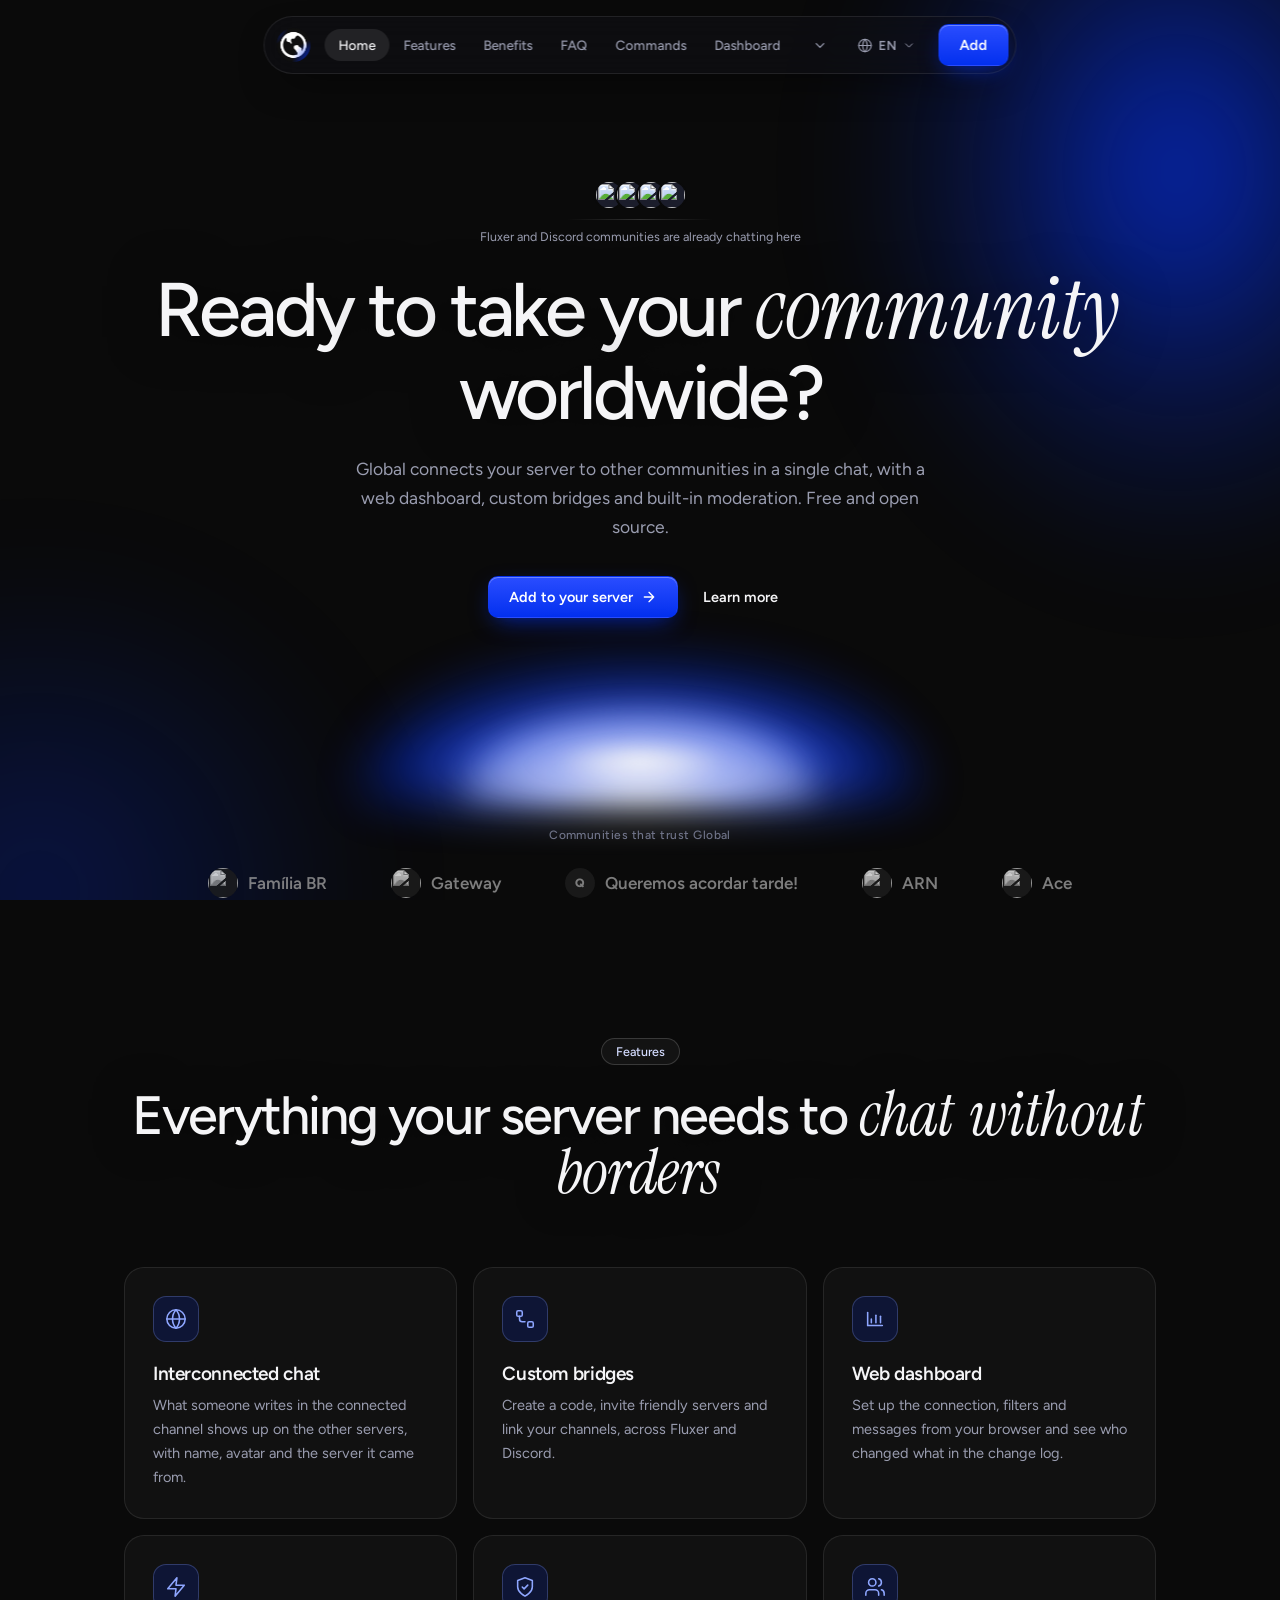
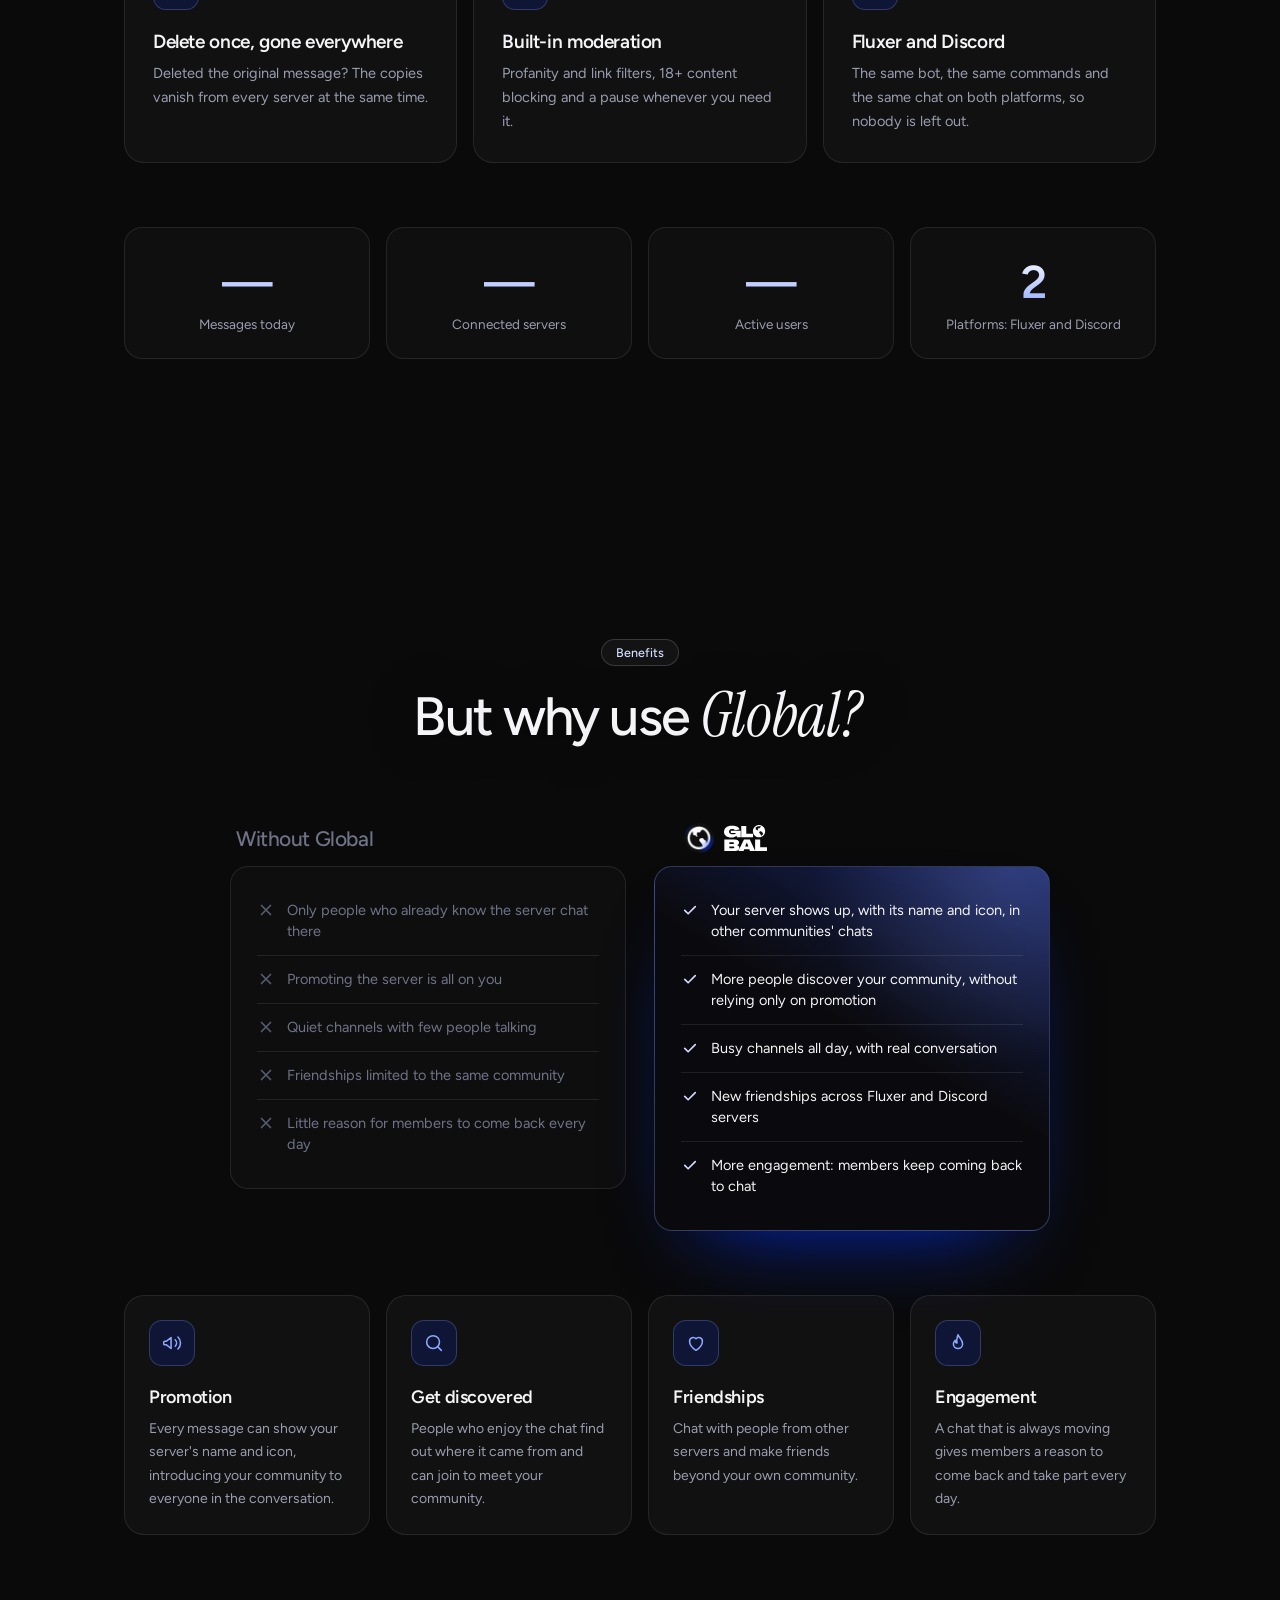
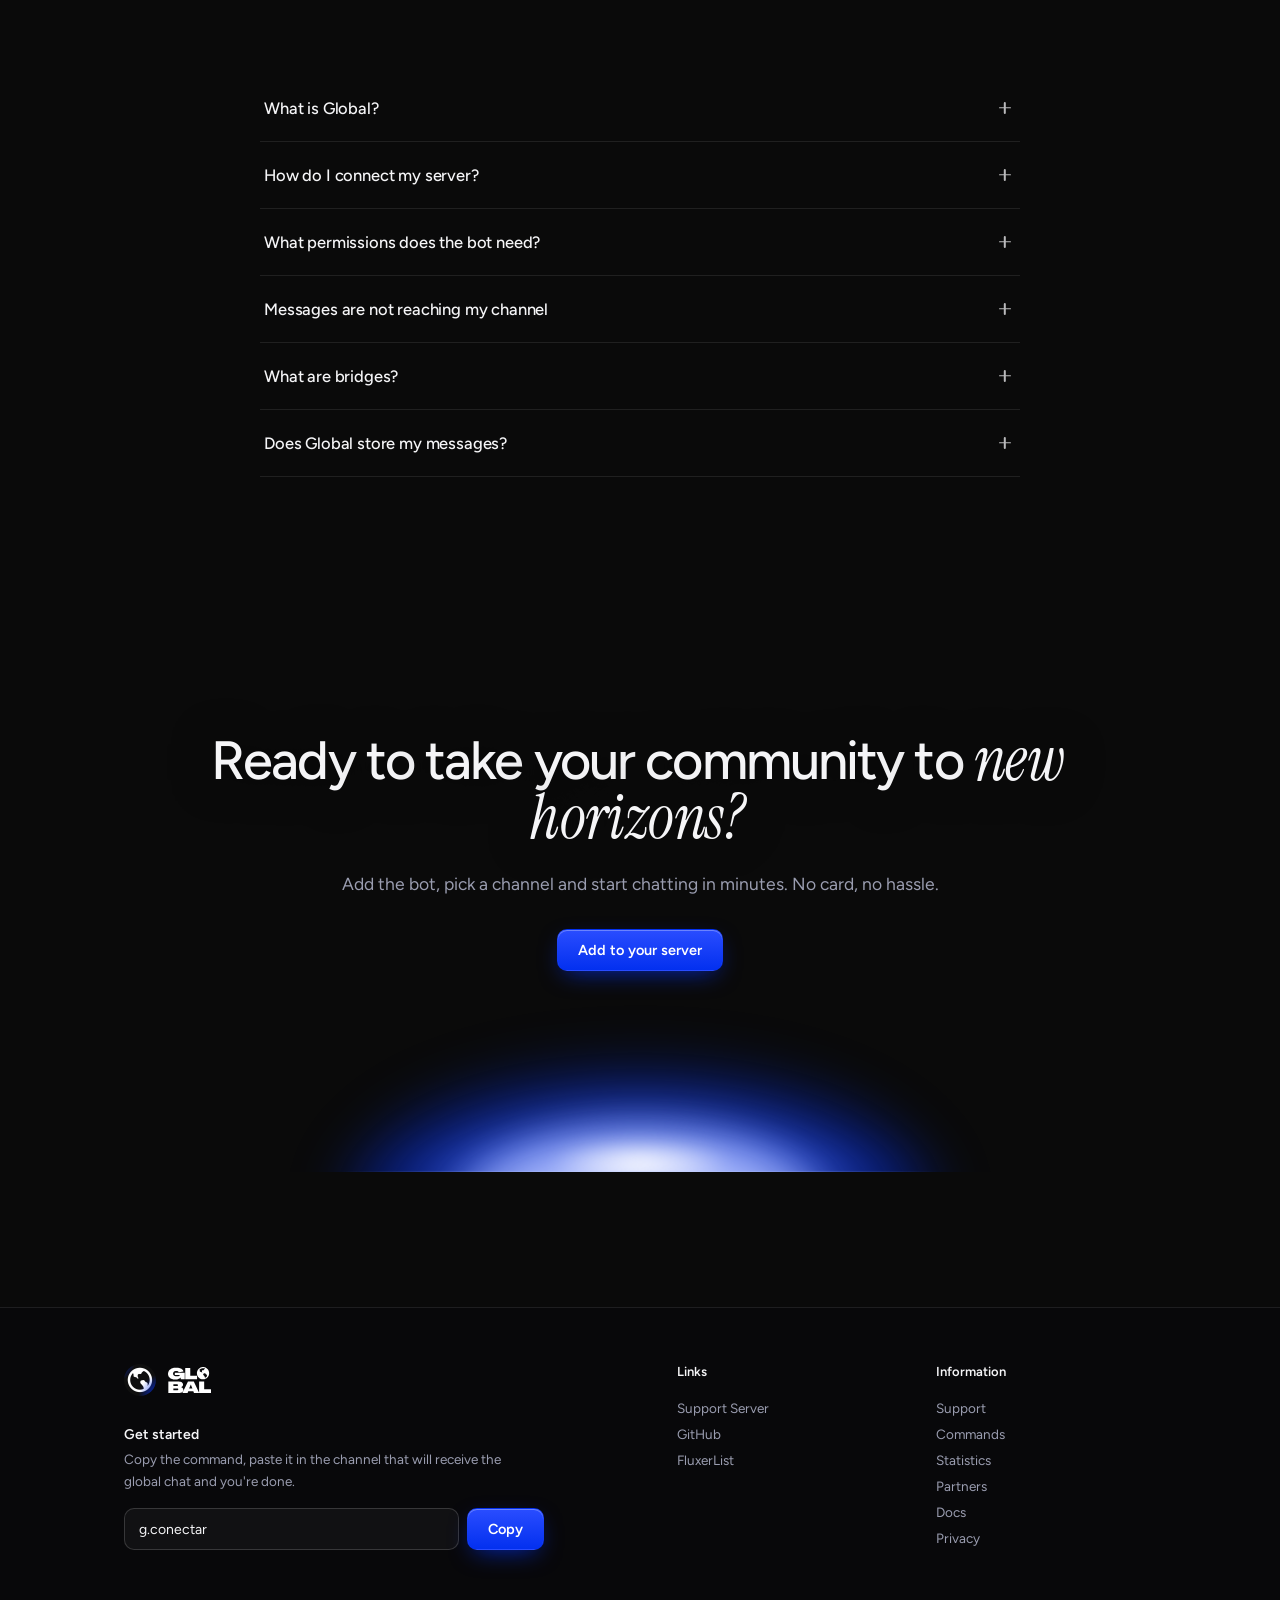
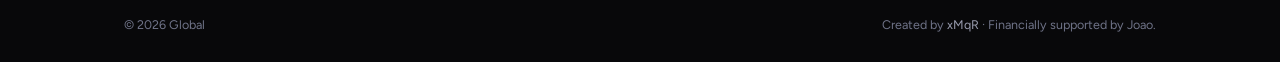
==== commit b01f98cf: "Add files via upload" ====
--- a/index.html
+++ b/index.html
@@ -39,7 +39,7 @@
 @keyframes drift{0%,100%{transform:translate3d(0,0,0) scale(1)}50%{transform:translate3d(-3vw,4vh,0) scale(1.08)}}
 .cursor{position:fixed;left:0;top:0;width:460px;height:460px;margin:-230px 0 0 -230px;border-radius:50%;background:radial-gradient(closest-side,rgba(42,77,255,.14),transparent);pointer-events:none;z-index:0;opacity:0;transition:opacity .4s ease;will-change:transform}
 .cursor.on{opacity:1}
-.progress{position:fixed;left:0;top:0;height:3px;width:100%;transform-origin:0 50%;transform:scaleX(0);background:linear-gradient(90deg,var(--brand),var(--soft));z-index:80;pointer-events:none}
+.progress{display:none;position:fixed;left:0;top:0;height:3px;width:100%;transform-origin:0 50%;transform:scaleX(0);background:linear-gradient(90deg,var(--brand),var(--soft));z-index:80;pointer-events:none}
 .page{position:relative;z-index:1;overflow-x:clip}
 
 .nav{position:fixed;top:16px;left:50%;transform:translateX(-50%);z-index:70;display:flex;align-items:center;gap:6px;padding:7px 7px 7px 12px;border-radius:999px;background:rgba(16,16,20,.6);border:1px solid var(--line);backdrop-filter:blur(18px) saturate(1.4);-webkit-backdrop-filter:blur(18px) saturate(1.4);box-shadow:0 16px 44px -20px rgba(0,0,0,.9);transition:top .4s var(--ease),background .3s ease,box-shadow .3s ease}
@@ -267,6 +267,21 @@
   [data-reveal],[data-split] .wi{opacity:1;transform:none;filter:none}
 }
 </style>
+<style id="more-css">
+.more{position:relative;margin-left:2px}
+.more-btn{display:grid;place-items:center;width:34px;height:34px;border-radius:50%;color:var(--muted);transition:color .25s ease,background .25s ease}
+.more-btn:hover,.more.open .more-btn{color:var(--ink);background:rgba(255,255,255,.08)}
+.more-btn .chev{width:15px;height:15px;fill:none;stroke:currentColor;stroke-width:2;stroke-linecap:round;stroke-linejoin:round;transition:transform .4s var(--ease)}
+.more.open .chev{transform:rotate(180deg)}
+.more-menu{position:absolute;top:calc(100% + 14px);right:-40px;width:230px;padding:8px;border-radius:16px;background:rgba(14,14,18,.97);border:1px solid var(--line-2);backdrop-filter:blur(18px);-webkit-backdrop-filter:blur(18px);box-shadow:0 24px 60px -20px rgba(0,0,0,.8);opacity:0;transform:translateY(-8px) scale(.96);transform-origin:top right;pointer-events:none;transition:opacity .25s ease,transform .35s var(--ease);z-index:90}
+.more.open .more-menu{opacity:1;transform:none;pointer-events:auto}
+.more-title{display:block;padding:8px 12px 6px;font-size:11px;font-weight:600;letter-spacing:.08em;text-transform:uppercase;color:var(--muted);opacity:.7}
+.more-menu a{display:flex;align-items:center;justify-content:space-between;padding:10px 12px;border-radius:10px;font-size:14px;color:var(--muted);opacity:0;transform:translateY(-4px);transition:background .2s ease,color .2s ease,padding .3s var(--ease),opacity .3s ease,transform .35s var(--ease)}
+.more.open .more-menu a{opacity:1;transform:none;transition-delay:calc(var(--i)*28ms)}
+.more-menu a:hover{background:rgba(255,255,255,.08);color:var(--ink);padding-left:16px;transition-delay:0s}
+.more-menu a svg{width:14px;height:14px;fill:none;stroke:currentColor;stroke-width:2;stroke-linecap:round;stroke-linejoin:round;opacity:.6}
+@media (max-width:980px){.more-menu{right:auto;left:-8px;transform-origin:top left}}
+</style>
 </head>
 <body>
 <div class="ambient"></div>
@@ -274,7 +289,7 @@
 <div class="progress" id="progress"></div>
 
 <nav class="nav" id="nav" aria-label="Principal">
-  <a class="brand" href="#inicio" aria-label="Global — início"><img src="[data-uri]" alt="Global" width="34" height="34"></a>
+  <a class="brand" href="#inicio" aria-label="Global — início"><img src="[data-uri]" alt="Global" width="34" height="34"></a>
   <div class="nav-links" id="nav-links">
     <span class="nav-ind" id="nav-ind"></span>
     <a href="#inicio">Início</a>
@@ -283,6 +298,21 @@
     <a href="#faq">Dúvidas</a>
     <a href="comandos.html">Comandos</a>
     <a href="https://dash.globalbot.site">Painel</a>
+  </div>
+  <div class="more" id="more">
+    <button class="more-btn" id="more-btn" type="button" aria-haspopup="true" aria-expanded="false" aria-controls="more-menu" aria-label="Mais páginas"><svg class="chev" viewBox="0 0 24 24" aria-hidden="true"><path d="m6 9 6 6 6-6"/></svg></button>
+    <div class="more-menu" id="more-menu" role="menu" aria-label="Mais páginas">
+      <span class="more-title">Páginas</span>
+      <a role="menuitem" style="--i:0" href="index.html">Início</a>
+      <a role="menuitem" style="--i:1" href="comandos.html">Comandos</a>
+      <a role="menuitem" style="--i:2" href="parceiros.html">Parceiros</a>
+      <a role="menuitem" style="--i:3" href="estatisticas.html">Estatísticas</a>
+      <a role="menuitem" style="--i:4" href="https://docs.globalbot.site">Docs</a>
+      <a role="menuitem" style="--i:5" href="https://dash.globalbot.site">Painel</a>
+      <a role="menuitem" style="--i:6" href="https://support.globalbot.site">Suporte</a>
+      <a role="menuitem" style="--i:7" href="privacidade.html">Privacidade</a>
+      <a role="menuitem" style="--i:8" href="https://fluxerlist.com/bots/global" target="_blank" rel="noopener noreferrer">FluxerList<svg viewBox="0 0 24 24" aria-hidden="true"><path d="M7 17 17 7M8 7h9v9"/></svg></a>
+    </div>
   </div>
   <div class="lang" id="lang">
     <button class="lang-btn" id="lang-btn" type="button" aria-haspopup="listbox" aria-expanded="false" aria-controls="lang-menu" aria-label="Idioma"><svg viewBox="0 0 24 24" aria-hidden="true"><circle cx="12" cy="12" r="10"/><path d="M2 12h20"/><path d="M12 2a15 15 0 0 1 0 20 15 15 0 0 1 0-20Z"/></svg><span id="lang-cur">PT</span><svg class="chev" viewBox="0 0 24 24" aria-hidden="true"><path d="m6 9 6 6 6-6"/></svg></button>
@@ -371,7 +401,7 @@
           </ul>
         </div>
         <div>
-          <div class="c-head us"><img class="mark" src="[data-uri]" alt="" width="30" height="30"><img class="word" src="[data-uri]" alt="Global" width="43" height="26"></div>
+          <div class="c-head us"><img class="mark" src="[data-uri]" alt="" width="30" height="30"><img class="word" src="[data-uri]" alt="Global" width="43" height="26"></div>
           <ul class="c-box us" id="us-box">
             <li style="--n:0"><svg viewBox="0 0 24 24"><path d="M5 12.5l4.5 4.5L19 7.5"/></svg>Seu servidor aparece, com nome e ícone, nas conversas de outras comunidades</li>
             <li style="--n:1"><svg viewBox="0 0 24 24"><path d="M5 12.5l4.5 4.5L19 7.5"/></svg>Mais gente descobre a sua comunidade, sem depender só de divulgação</li>
@@ -398,7 +428,7 @@
         <div class="faq-item" data-reveal="up"><button class="faq-q" type="button" aria-expanded="false">Que permissões o bot precisa?<i></i></button><div class="faq-a"><div><p>Ler e enviar mensagens no canal conectado. Para o modo webhook, que deixa a conversa mais natural, ele também precisa da permissão Gerenciar Webhooks.</p></div></div></div>
         <div class="faq-item" data-reveal="up"><button class="faq-q" type="button" aria-expanded="false">As mensagens não chegam ao meu canal<i></i></button><div class="faq-a"><div><p>Confira, nesta ordem: se o canal está conectado, se o chat não está pausado, se o canal não é 18+, se o bot tem permissão de enviar mensagens no canal e se ele está online.</p></div></div></div>
         <div class="faq-item" data-reveal="up"><button class="faq-q" type="button" aria-expanded="false">O que são pontes?<i></i></button><div class="faq-a"><div><p>Pontes são conexões privadas entre canais escolhidos, separadas do chat global. Quem cria a ponte recebe um código, e quem tem o código pode entrar.</p></div></div></div>
-        <div class="faq-item" data-reveal="up"><button class="faq-q" type="button" aria-expanded="false">O Global guarda as minhas mensagens?<i></i></button><div class="faq-a"><div><p>O bot não guarda o conteúdo das mensagens, só retransmite. Ele mantém por 7 dias o vínculo entre a mensagem original e as cópias, para sincronizar edições e exclusões. Os detalhes estão na <a href="https://docs.globalbot.site/privacidade">Política de Privacidade</a>.</p></div></div></div>
+        <div class="faq-item" data-reveal="up"><button class="faq-q" type="button" aria-expanded="false">O Global guarda as minhas mensagens?<i></i></button><div class="faq-a"><div><p>O bot não guarda o conteúdo das mensagens, só retransmite. Ele mantém por 7 dias o vínculo entre a mensagem original e as cópias, para sincronizar edições e exclusões. Os detalhes estão na <a href="privacidade.html">Política de Privacidade</a>.</p></div></div></div>
       </div>
     </div>
   </section>
@@ -416,7 +446,7 @@
 <footer class="footer">
   <div class="foot">
     <div class="foot-brand">
-      <div class="logo-row"><img class="mark" src="[data-uri]" alt="" width="32" height="32"><img class="word" src="[data-uri]" alt="Global" width="43" height="26"></div>
+      <div class="logo-row"><img class="mark" src="[data-uri]" alt="" width="32" height="32"><img class="word" src="[data-uri]" alt="Global" width="43" height="26"></div>
       <h4>Comece agora</h4>
       <p>Copie o comando, cole no canal que vai receber o chat global e pronto.</p>
       <form class="copy" id="copy-form">
@@ -424,8 +454,8 @@
         <button class="btn btn-primary" type="submit" id="copy-btn">Copiar</button>
       </form>
     </div>
-    <div class="foot-col"><h5>Links</h5><a href="#recursos">Recursos</a><a href="comandos.html">Comandos</a><a href="https://dash.globalbot.site">Painel</a><a href="estatisticas.html">Estatísticas</a></div>
-    <div class="foot-col"><h5>Informações</h5><a href="https://fluxer.gg/hDYAW1OU">Suporte</a><a href="parceiros.html">Parceiros</a><a href="https://docs.globalbot.site/privacidade">Privacidade</a><a href="https://github.com/Global-APP/global">GitHub</a></div>
+    <div class="foot-col"><h5>Links</h5><a href="https://fluxer.gg/hDYAW1OU">Servidor de Suporte</a><a href="https://github.com/Global-APP/global">GitHub</a><a href="https://fluxerlist.com/bots/global">FluxerList</a></div>
+    <div class="foot-col"><h5>Informações</h5><a href="https://support.globalbot.site">Suporte</a><a href="comandos.html">Comandos</a><a href="estatisticas.html">Estatísticas</a><a href="parceiros.html">Parceiros</a><a href="https://docs.globalbot.site">Docs</a><a href="privacidade.html">Privacidade</a></div>
   </div>
   <div class="foot-bottom"><span>© <span id="year">2026</span> Global</span><span>Criado por <a href="https://github.com/Global-APP/global">xMqR</a> · Apoiado financeiramente por Joao.</span></div>
 </footer>
@@ -433,6 +463,8 @@
 <button class="top" id="top" type="button" aria-label="Voltar ao topo"><svg viewBox="0 0 24 24"><path d="M12 19V5M5 12l7-7 7 7"/></svg></button>
 <div class="toast" id="toast" role="status" aria-live="polite"></div>
 
+<script src="js/i18n-data.js"></script>
+<script src="js/i18n.js"></script>
 <script>
 (function () {
   var reduce = matchMedia('(prefers-reduced-motion: reduce)').matches;
@@ -480,128 +512,7 @@
       em.remove();
     });
   }
-  var I18N = {"Global — Converse globalmente": ["Global — Chat worldwide", "Global — Conversa en todo el mundo"], "Global é o bot open-source que conecta comunidades do Fluxer e do Discord em um único chat interconectado.": ["Global is the open-source bot that connects Fluxer and Discord communities in a single interconnected chat.", "Global es el bot de código abierto que conecta comunidades de Fluxer y Discord en un único chat interconectado."], "Principal": ["Main", "Principal"], "Global — início": ["Global — home", "Global — inicio"], "Idioma": ["Language", "Idioma"], "Abrir menu": ["Open menu", "Abrir menú"], "Voltar ao topo": ["Back to top", "Volver arriba"], "Comando para conectar": ["Command to connect", "Comando para conectar"], "Início": ["Home", "Inicio"], "Recursos": ["Features", "Funciones"], "Vantagens": ["Benefits", "Ventajas"], "Dúvidas": ["FAQ", "Dudas"], "Comandos": ["Commands", "Comandos"], "Painel": ["Dashboard", "Panel"], "Adicionar": ["Add", "Añadir"], "Comunidades do Fluxer e do Discord já conversam por aqui": ["Fluxer and Discord communities are already chatting here", "Comunidades de Fluxer y Discord ya conversan por aquí"], "Pronto para levar a sua <em>comunidade</em> ao mundo todo?": ["Ready to take your <em>community</em> worldwide?", "¿Listo para llevar tu <em>comunidad</em> a todo el mundo?"], "Global conecta o seu servidor a outras comunidades em um único chat, com painel web, pontes personalizadas e moderação embutida. Gratuito e de código aberto.": ["Global connects your server to other communities in a single chat, with a web dashboard, custom bridges and built-in moderation. Free and open source.", "Global conecta tu servidor con otras comunidades en un único chat, con panel web, puentes personalizados y moderación integrada. Gratis y de código abierto."], "Adicionar ao servidor": ["Add to your server", "Añadir al servidor"], "Saiba mais": ["Learn more", "Saber más"], "Comunidades que confiam no Global": ["Communities that trust Global", "Comunidades que confían en Global"], "Tudo para o seu servidor <em>conversar sem fronteiras</em>": ["Everything your server needs to <em>chat without borders</em>", "Todo para que tu servidor <em>converse sin fronteras</em>"], "Chat interconectado": ["Interconnected chat", "Chat interconectado"], "O que alguém escreve no canal conectado aparece nos outros servidores, com nome, avatar e o servidor de origem.": ["What someone writes in the connected channel shows up on the other servers, with name, avatar and the server it came from.", "Lo que alguien escribe en el canal conectado aparece en los otros servidores, con nombre, avatar y el servidor de origen."], "Pontes personalizadas": ["Custom bridges", "Puentes personalizados"], "Crie um código, chame servidores amigos e ligue os canais de vocês, entre Fluxer e Discord.": ["Create a code, invite friendly servers and link your channels, across Fluxer and Discord.", "Crea un código, invita a servidores amigos y une sus canales, entre Fluxer y Discord."], "Painel web": ["Web dashboard", "Panel web"], "Configure conexão, filtros e mensagens pelo navegador e veja quem mudou o quê no registro de alterações.": ["Set up the connection, filters and messages from your browser and see who changed what in the change log.", "Configura la conexión, los filtros y los mensajes desde el navegador y mira quién cambió qué en el registro de cambios."], "Apagou, sumiu": ["Delete once, gone everywhere", "Lo borras y desaparece"], "Apagou a mensagem original? As cópias somem de todos os servidores ao mesmo tempo.": ["Deleted the original message? The copies vanish from every server at the same time.", "¿Borraste el mensaje original? Las copias desaparecen de todos los servidores al mismo tiempo."], "Moderação embutida": ["Built-in moderation", "Moderación integrada"], "Filtros de palavrões e de links, bloqueio de conteúdo +18 e pausa quando você precisar.": ["Profanity and link filters, 18+ content blocking and a pause whenever you need it.", "Filtros de palabrotas y de enlaces, bloqueo de contenido +18 y pausa cuando la necesites."], "Fluxer e Discord": ["Fluxer and Discord", "Fluxer y Discord"], "O mesmo bot, os mesmos comandos e o mesmo chat nas duas plataformas, sem ninguém ficar de fora.": ["The same bot, the same commands and the same chat on both platforms, so nobody is left out.", "El mismo bot, los mismos comandos y el mismo chat en las dos plataformas, sin dejar a nadie fuera."], "Mensagens hoje": ["Messages today", "Mensajes hoy"], "Servidores conectados": ["Connected servers", "Servidores conectados"], "Usuários ativos": ["Active users", "Usuarios activos"], "Plataformas: Fluxer e Discord": ["Platforms: Fluxer and Discord", "Plataformas: Fluxer y Discord"], "Mas por que usar o <em>Global?</em>": ["But why use <em>Global?</em>", "Pero ¿por qué usar <em>Global?</em>"], "Sem o Global": ["Without Global", "Sin Global"], "Só quem já conhece o servidor conversa por ali": ["Only people who already know the server chat there", "Solo conversa quien ya conoce el servidor"], "Divulgar o servidor depende só de você": ["Promoting the server is all on you", "Promocionar el servidor depende solo de ti"], "Canais quietos, com pouca gente falando": ["Quiet channels with few people talking", "Canales tranquilos, con poca gente hablando"], "Amizades limitadas à mesma comunidade": ["Friendships limited to the same community", "Amistades limitadas a la misma comunidad"], "Pouco motivo para os membros voltarem todo dia": ["Little reason for members to come back every day", "Pocos motivos para que los miembros vuelvan cada día"], "Seu servidor aparece, com nome e ícone, nas conversas de outras comunidades": ["Your server shows up, with its name and icon, in other communities' chats", "Tu servidor aparece, con nombre e icono, en las conversaciones de otras comunidades"], "Mais gente descobre a sua comunidade, sem depender só de divulgação": ["More people discover your community, without relying only on promotion", "Más gente descubre tu comunidad, sin depender solo de la promoción"], "Canais movimentados o dia todo, com conversa de verdade": ["Busy channels all day, with real conversation", "Canales activos todo el día, con conversación de verdad"], "Amizades novas entre servidores do Fluxer e do Discord": ["New friendships across Fluxer and Discord servers", "Nuevas amistades entre servidores de Fluxer y Discord"], "Mais engajamento: os membros voltam para conversar": ["More engagement: members keep coming back to chat", "Más participación: los miembros vuelven para conversar"], "Divulgação": ["Promotion", "Difusión"], "Cada mensagem pode mostrar o nome e o ícone do seu servidor, apresentando a sua comunidade a quem está conversando.": ["Every message can show your server's name and icon, introducing your community to everyone in the conversation.", "Cada mensaje puede mostrar el nombre y el icono de tu servidor, presentando tu comunidad a quien está conversando."], "Seja encontrado": ["Get discovered", "Que te encuentren"], "Quem gosta da conversa descobre de onde ela veio e pode entrar para conhecer a sua comunidade.": ["People who enjoy the chat find out where it came from and can join to meet your community.", "Quien disfruta la conversación descubre de dónde viene y puede entrar a conocer tu comunidad."], "Amizades": ["Friendships", "Amistades"], "Converse com gente de outros servidores e faça amizades que vão além da sua comunidade.": ["Chat with people from other servers and make friends beyond your own community.", "Conversa con gente de otros servidores y haz amistades que van más allá de tu comunidad."], "Engajamento": ["Engagement", "Participación"], "Um chat sempre em movimento dá motivo para os membros voltarem e participarem todos os dias.": ["A chat that is always moving gives members a reason to come back and take part every day.", "Un chat siempre en movimiento da motivos a los miembros para volver y participar cada día."], "O que é o Global?": ["What is Global?", "¿Qué es Global?"], "O Global é um bot que conecta servidores do Fluxer e do Discord em um chat global. O que alguém escreve no canal conectado de um servidor aparece nos canais conectados dos outros.": ["Global is a bot that connects Fluxer and Discord servers in one global chat. What someone writes in a server's connected channel shows up in the other servers' connected channels.", "Global es un bot que conecta servidores de Fluxer y Discord en un chat global. Lo que alguien escribe en el canal conectado de un servidor aparece en los canales conectados de los demás."], "Como conecto o meu servidor?": ["How do I connect my server?", "¿Cómo conecto mi servidor?"], "Adicione o bot ao servidor, vá até o canal que vai receber o chat global e use <code>g.conectar</code> no Fluxer ou <code>/conectar</code> no Discord. Quem usa o comando precisa da permissão Gerenciar Canais. Também dá para conectar pelo <a href=\"\">painel</a>.": ["Add the bot to your server, go to the channel that will receive the global chat and use <code>g.conectar</code> on Fluxer or <code>/conectar</code> on Discord. Whoever runs the command needs the Manage Channels permission. You can also connect from the <a href=\"\">dashboard</a>.", "Añade el bot al servidor, ve al canal que recibirá el chat global y usa <code>g.conectar</code> en Fluxer o <code>/conectar</code> en Discord. Quien use el comando necesita el permiso Gestionar Canales. También puedes conectar desde el <a href=\"\">panel</a>."], "Que permissões o bot precisa?": ["What permissions does the bot need?", "¿Qué permisos necesita el bot?"], "Ler e enviar mensagens no canal conectado. Para o modo webhook, que deixa a conversa mais natural, ele também precisa da permissão Gerenciar Webhooks.": ["Read and send messages in the connected channel. For webhook mode, which makes the conversation feel more natural, it also needs the Manage Webhooks permission.", "Leer y enviar mensajes en el canal conectado. Para el modo webhook, que hace la conversación más natural, también necesita el permiso Gestionar Webhooks."], "As mensagens não chegam ao meu canal": ["Messages are not reaching my channel", "Los mensajes no llegan a mi canal"], "Confira, nesta ordem: se o canal está conectado, se o chat não está pausado, se o canal não é 18+, se o bot tem permissão de enviar mensagens no canal e se ele está online.": ["Check, in this order: that the channel is connected, that the chat is not paused, that the channel is not 18+, that the bot can send messages in the channel and that it is online.", "Revisa, en este orden: que el canal esté conectado, que el chat no esté pausado, que el canal no sea +18, que el bot tenga permiso para enviar mensajes en el canal y que esté en línea."], "O que são pontes?": ["What are bridges?", "¿Qué son los puentes?"], "Pontes são conexões privadas entre canais escolhidos, separadas do chat global. Quem cria a ponte recebe um código, e quem tem o código pode entrar.": ["Bridges are private connections between chosen channels, separate from the global chat. Whoever creates a bridge gets a code, and anyone with the code can join.", "Los puentes son conexiones privadas entre canales elegidos, separadas del chat global. Quien crea el puente recibe un código, y quien tenga el código puede unirse."], "O Global guarda as minhas mensagens?": ["Does Global store my messages?", "¿Global guarda mis mensajes?"], "O bot não guarda o conteúdo das mensagens, só retransmite. Ele mantém por 7 dias o vínculo entre a mensagem original e as cópias, para sincronizar edições e exclusões. Os detalhes estão na <a href=\"\">Política de Privacidade</a>.": ["The bot does not store message content, it only relays it. It keeps the link between the original message and its copies for 7 days, to sync edits and deletions. Details are in the <a href=\"\">Privacy Policy</a>.", "El bot no guarda el contenido de los mensajes, solo los retransmite. Mantiene durante 7 días el vínculo entre el mensaje original y las copias, para sincronizar ediciones y eliminaciones. Los detalles están en la <a href=\"\">Política de Privacidad</a>."], "Pronto para levar a sua comunidade a <em>novos horizontes?</em>": ["Ready to take your community to <em>new horizons?</em>", "¿Listo para llevar tu comunidad a <em>nuevos horizontes?</em>"], "Adicione o bot, escolha um canal e comece a conversar em minutos. Sem cartão, sem complicação.": ["Add the bot, pick a channel and start chatting in minutes. No card, no hassle.", "Añade el bot, elige un canal y empieza a conversar en minutos. Sin tarjeta, sin complicaciones."], "Comece agora": ["Get started", "Empieza ahora"], "Copie o comando, cole no canal que vai receber o chat global e pronto.": ["Copy the command, paste it in the channel that will receive the global chat and you're done.", "Copia el comando, pégalo en el canal que recibirá el chat global y listo."], "Copiar": ["Copy", "Copiar"], "Copiado ✓": ["Copied ✓", "Copiado ✓"], "Comando copiado": ["Command copied", "Comando copiado"], "Selecione e copie o comando": ["Select and copy the command", "Selecciona y copia el comando"], "Links": ["Links", "Enlaces"], "Estatísticas": ["Statistics", "Estadísticas"], "Informações": ["Information", "Información"], "Suporte": ["Support", "Soporte"], "Parceiros": ["Partners", "Socios"], "Privacidade": ["Privacy", "Privacidad"], "GitHub": ["GitHub", "GitHub"], "©": ["©", "©"], "Global": ["Global", "Global"], "Criado por <a href=\"\">xMqR</a> · Apoiado financeiramente por Joao.": ["Created by <a href=\"\">xMqR</a> · Financially supported by Joao.", "Creado por <a href=\"\">xMqR</a> · Con apoyo financiero de Joao."], "Parceiros · Global": ["Partners · Global", "Socios · Global"], "Conheça as comunidades parceiras do Global, que tal se tornar uma delas?": ["Meet Global's partner communities. Why not become one of them?", "Conoce las comunidades socias de Global. ¿Y si te conviertes en una de ellas?"], "Comunidades que <em>fazem parte</em> da rede do Global": ["Communities that are <em>part of</em> the Global network", "Comunidades que <em>forman parte</em> de la red de Global"], "Entre, converse e conheça gente nova. Estas comunidades já estão conectadas ao Global.": ["Jump in, chat and meet new people. These communities are already connected to Global.", "Entra, conversa y conoce gente nueva. Estas comunidades ya están conectadas a Global."], "Entrar no servidor": ["Join the server", "Entrar al servidor"], "Falar com a gente": ["Talk to us", "Habla con nosotros"], "Quer ser parceiro?": ["Want to be a partner?", "¿Quieres ser socio?"], "Entre no servidor de suporte e fale com a gente para colocar a sua comunidade aqui.": ["Join the support server and talk to us to get your community listed here.", "Entra al servidor de soporte y habla con nosotros para poner tu comunidad aquí."], "O Família BR é o maior servidor brasileiro do Fluxer, projetado para funcionar como um porto seguro online onde você pode conversar, fazer amizades e interagir diariamente.": ["Família BR is the biggest Brazilian server on Fluxer, designed to be an online safe haven where you can chat, make friends and hang out every day.", "Família BR es el mayor servidor brasileño de Fluxer, pensado como un puerto seguro en línea donde puedes conversar, hacer amistades e interactuar a diario."], "Gateway é uma comunidade que busca ser um ambiente acolhedor para desenvolvedores e pessoas que tem interesse em assuntos envolvendo tecnologia no geral.": ["Gateway is a community that aims to be a welcoming place for developers and anyone interested in technology in general.", "Gateway es una comunidad que busca ser un ambiente acogedor para desarrolladores y personas interesadas en la tecnología en general."], "Uma comunidade para todos que odeiam acordar cedo (ou a escola, lol) tenha a liberdade de se expressar!": ["A community for everyone who hates waking up early (or school, lol) to speak their mind freely!", "¡Una comunidad para todos los que odian madrugar (o la escuela, jaja) y quieren expresarse con libertad!"], "Conheça o primeiro servidor brasileiro de debates no Fluxer e QG do nosso movimento!": ["Meet the first Brazilian debate server on Fluxer and the HQ of our movement!", "¡Conoce el primer servidor brasileño de debates en Fluxer y el cuartel general de nuestro movimiento!"], "Seu bot multifuncional, um companheiro amigável para a sua comunidade.": ["Your multipurpose bot, a friendly companion for your community.", "Tu bot multifuncional, un compañero amigable para tu comunidad."]};
-  var LANGS = ['pt', 'en', 'es'];
-  var LANG_ATTR = { pt: 'pt-BR', en: 'en', es: 'es' };
-  var IDX = { en: 0, es: 1 };
-  var lang = 'pt';
-  var lookup = {};
-  Object.keys(I18N).forEach(function (key) { lookup[key] = I18N[key]; });
-
-  function T(pt) {
-    var entry = lookup[pt];
-    return lang === 'pt' || !entry ? pt : entry[IDX[lang]];
-  }
-
-  var HTML_SEL = '[data-split], .faq-a p, .foot-bottom > span:last-child';
-  var SKIP_SEL = '.logo, #lang, [data-stat], #year, #toast, .pname, script, style';
-  var htmlNodes = Array.prototype.slice.call(document.querySelectorAll(HTML_SEL)).map(function (el) {
-    var raw = el.innerHTML.replace(/\s+/g, ' ').trim();
-    var hrefs = [];
-    var key = raw.replace(/href="([^"]*)"/g, function (m, h) { hrefs.push(h); return 'href=""'; });
-    return { el: el, key: key, hrefs: hrefs };
-  });
-
-  var textNodes = [];
-  var walker = document.createTreeWalker(document.body, NodeFilter.SHOW_TEXT);
-  var current;
-  while ((current = walker.nextNode())) {
-    var text = current.nodeValue.trim();
-    var parent = current.parentNode;
-    if (!text || !/[A-Za-zÀ-ÿ©]/.test(text)) continue;
-    if (parent.closest(SKIP_SEL) || parent.closest(HTML_SEL)) continue;
-    textNodes.push({ node: current, key: text });
-  }
-
-  var attrNodes = [];
-  document.querySelectorAll('[aria-label]').forEach(function (el) {
-    if (el.closest('#lang-menu')) return;
-    attrNodes.push({ el: el, key: el.getAttribute('aria-label') });
-  });
-  var metaNodes = [document.querySelector('meta[name="description"]')].filter(Boolean).map(function (el) {
-    return { el: el, key: el.getAttribute('content') };
-  });
-  var titleKey = document.title;
-
-  window.__i18nMissing = [];
-
-  function swapHtml(item) {
-    var entry = lookup[item.key];
-    if (!entry) { window.__i18nMissing.push(item.key); return; }
-    var html = lang === 'pt' ? item.key : entry[IDX[lang]];
-    var n = 0;
-    item.el.innerHTML = html.replace(/href=""/g, function () { return 'href="' + item.hrefs[n++] + '"'; });
-  }
-
-  function applyText() {
-    window.__i18nMissing = [];
-    htmlNodes.forEach(swapHtml);
-    textNodes.forEach(function (item) {
-      var entry = lookup[item.key];
-      if (!entry) { window.__i18nMissing.push(item.key); return; }
-      var value = lang === 'pt' ? item.key : entry[IDX[lang]];
-      item.node.nodeValue = item.node.nodeValue.replace(/\S[\s\S]*\S|\S/, function () { return value; });
-    });
-    attrNodes.forEach(function (item) {
-      var entry = lookup[item.key];
-      if (!entry) { window.__i18nMissing.push(item.key); return; }
-      item.el.setAttribute('aria-label', lang === 'pt' ? item.key : entry[IDX[lang]]);
-    });
-    metaNodes.forEach(function (item) {
-      var entry = lookup[item.key];
-      if (entry) item.el.setAttribute('content', lang === 'pt' ? item.key : entry[IDX[lang]]);
-    });
-    if (lookup[titleKey]) document.title = lang === 'pt' ? titleKey : lookup[titleKey][IDX[lang]];
-    document.documentElement.lang = LANG_ATTR[lang];
-  }
-
-  var langBox = document.getElementById('lang');
-  var langBtn = document.getElementById('lang-btn');
-  var langCur = document.getElementById('lang-cur');
-  var langOptions = Array.prototype.slice.call(document.querySelectorAll('#lang-menu [data-lang]'));
-
-  function setMenu(open) {
-    langBox.classList.toggle('open', open);
-    langBtn.setAttribute('aria-expanded', String(open));
-  }
-
-  function applyLang(next, initial) {
-    if (LANGS.indexOf(next) < 0) next = 'pt';
-    lang = next;
-    applyText();
-    langCur.textContent = next.toUpperCase();
-    langOptions.forEach(function (o) { o.setAttribute('aria-selected', String(o.dataset.lang === next)); });
-    if (initial) return;
-    htmlNodes.forEach(function (item) {
-      if (!item.el.hasAttribute('data-split')) return;
-      splitText(item.el);
-      item.el.classList.remove('in');
-      void item.el.offsetWidth;
-      item.el.classList.add('in');
-    });
-    try { localStorage.setItem('global-lang', next); } catch (err) {}
-  }
-
-  langBtn.addEventListener('click', function (e) {
-    e.stopPropagation();
-    setMenu(!langBox.classList.contains('open'));
-  });
-  langOptions.forEach(function (o) {
-    o.addEventListener('click', function () {
-      applyLang(o.dataset.lang, false);
-      setMenu(false);
-    });
-  });
-  document.addEventListener('click', function (e) { if (!langBox.contains(e.target)) setMenu(false); });
-  document.addEventListener('keydown', function (e) { if (e.key === 'Escape') setMenu(false); });
-
-  var saved = null;
-  try { saved = localStorage.getItem('global-lang'); } catch (err) {}
-  if (!saved) {
-    var nav2 = (navigator.language || 'pt').slice(0, 2).toLowerCase();
-    saved = nav2 === 'es' || nav2 === 'en' ? nav2 : 'pt';
-  }
-  if (saved !== 'pt') applyLang(saved, true);
+  window.GlobalUI = { splitText: splitText };
   document.querySelectorAll('[data-split]').forEach(splitText);
 
   var targets = document.querySelectorAll('[data-reveal],[data-split]');
@@ -818,5 +729,18 @@
   requestAnimationFrame(frame);
 })();
 </script>
+<script id="more-js">
+(function () {
+  var box = document.getElementById('more');
+  var btn = document.getElementById('more-btn');
+  if (!box || !btn) return;
+  function set(open) { box.classList.toggle('open', open); btn.setAttribute('aria-expanded', String(open)); }
+  btn.addEventListener('click', function (e) { e.stopPropagation(); set(!box.classList.contains('open')); });
+  document.addEventListener('click', function (e) { if (!box.contains(e.target)) set(false); });
+  document.addEventListener('keydown', function (e) { if (e.key === 'Escape') set(false); });
+  var lang = document.getElementById('lang-btn');
+  if (lang) lang.addEventListener('click', function () { set(false); });
+})();
+</script>
 </body>
 </html>
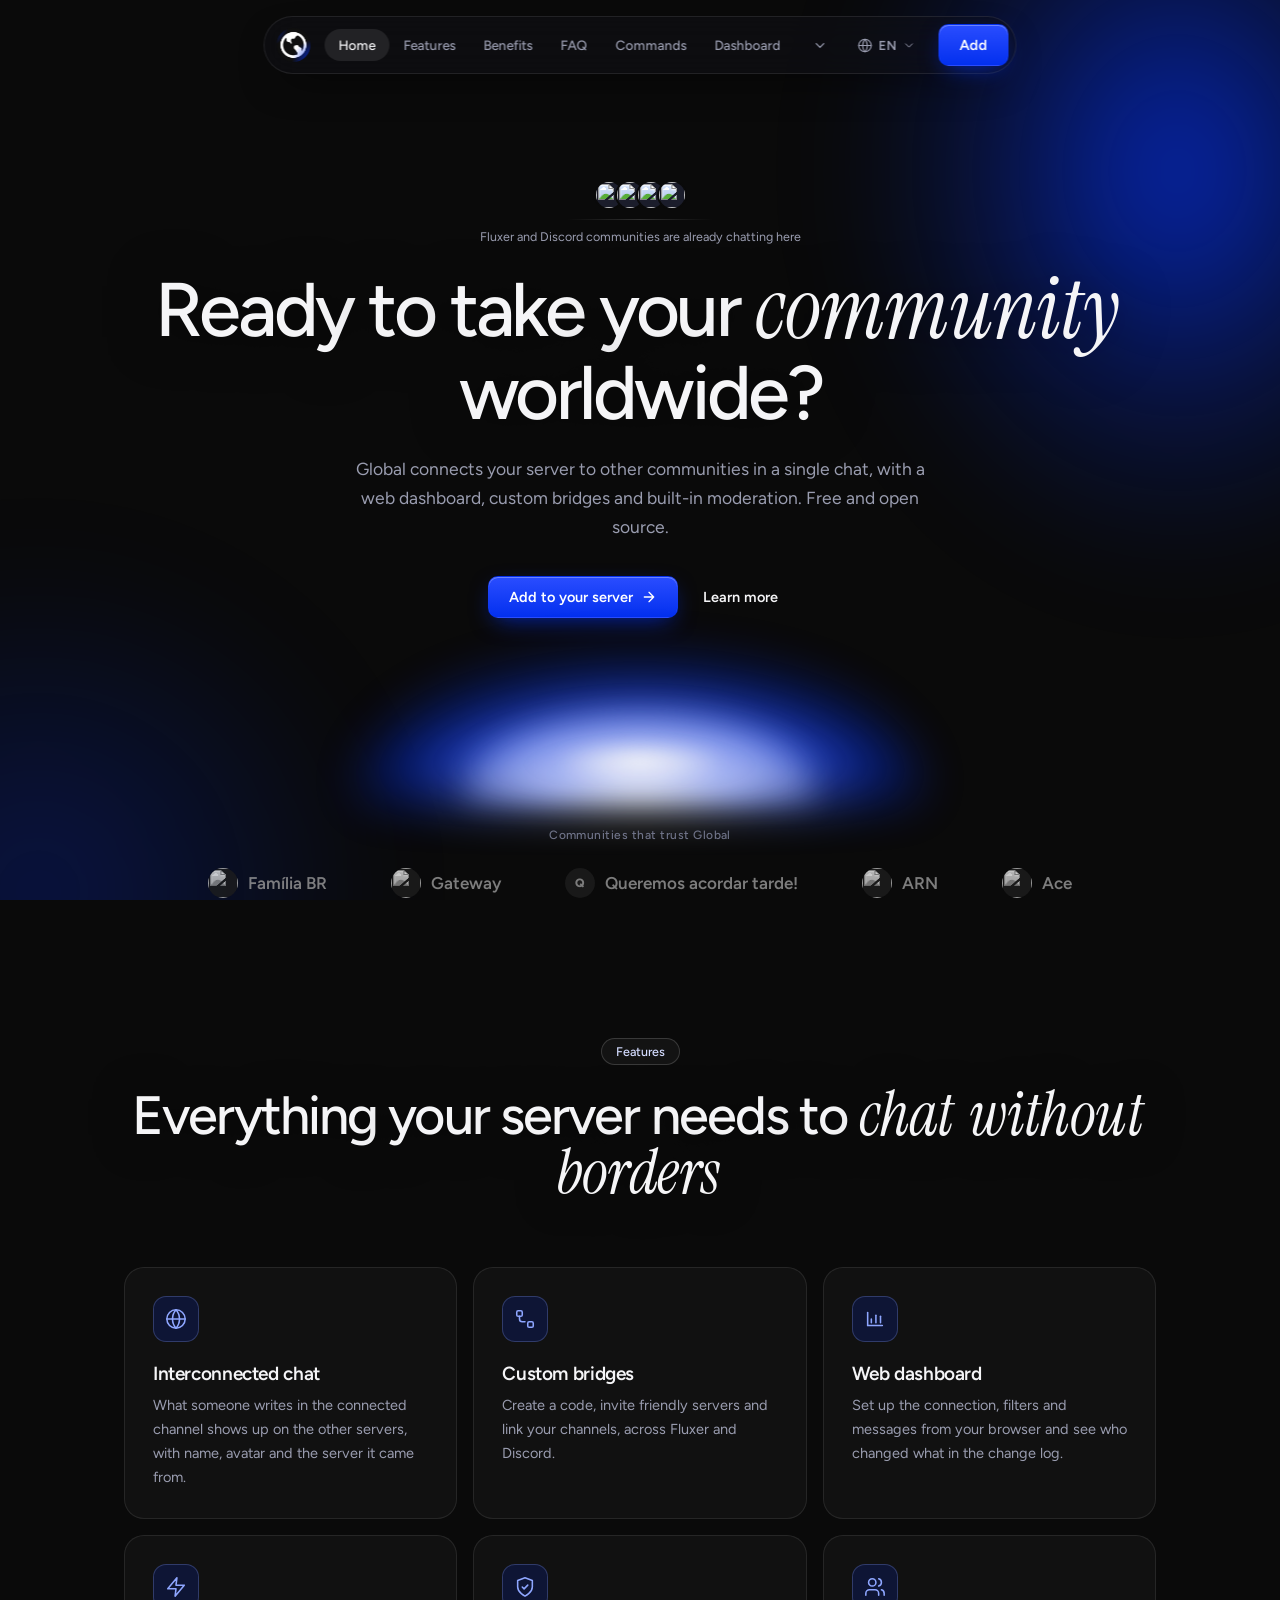
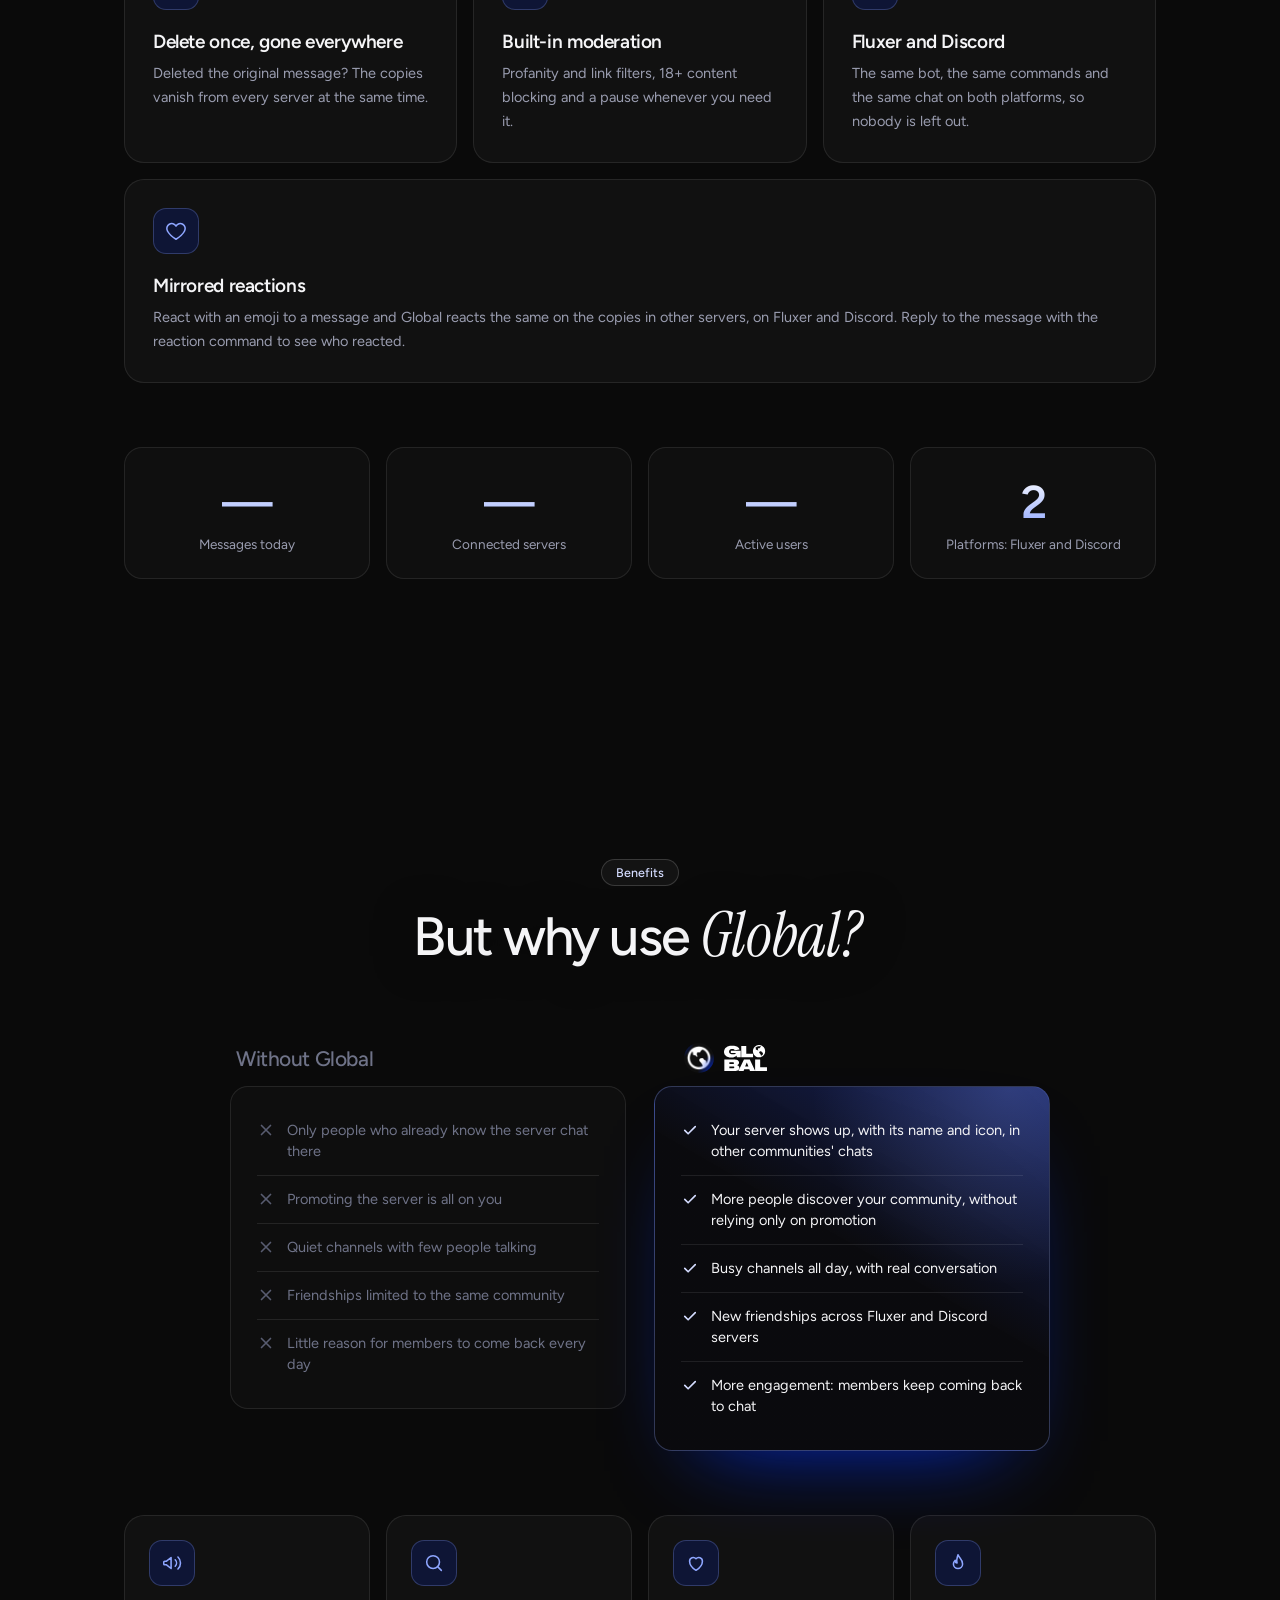
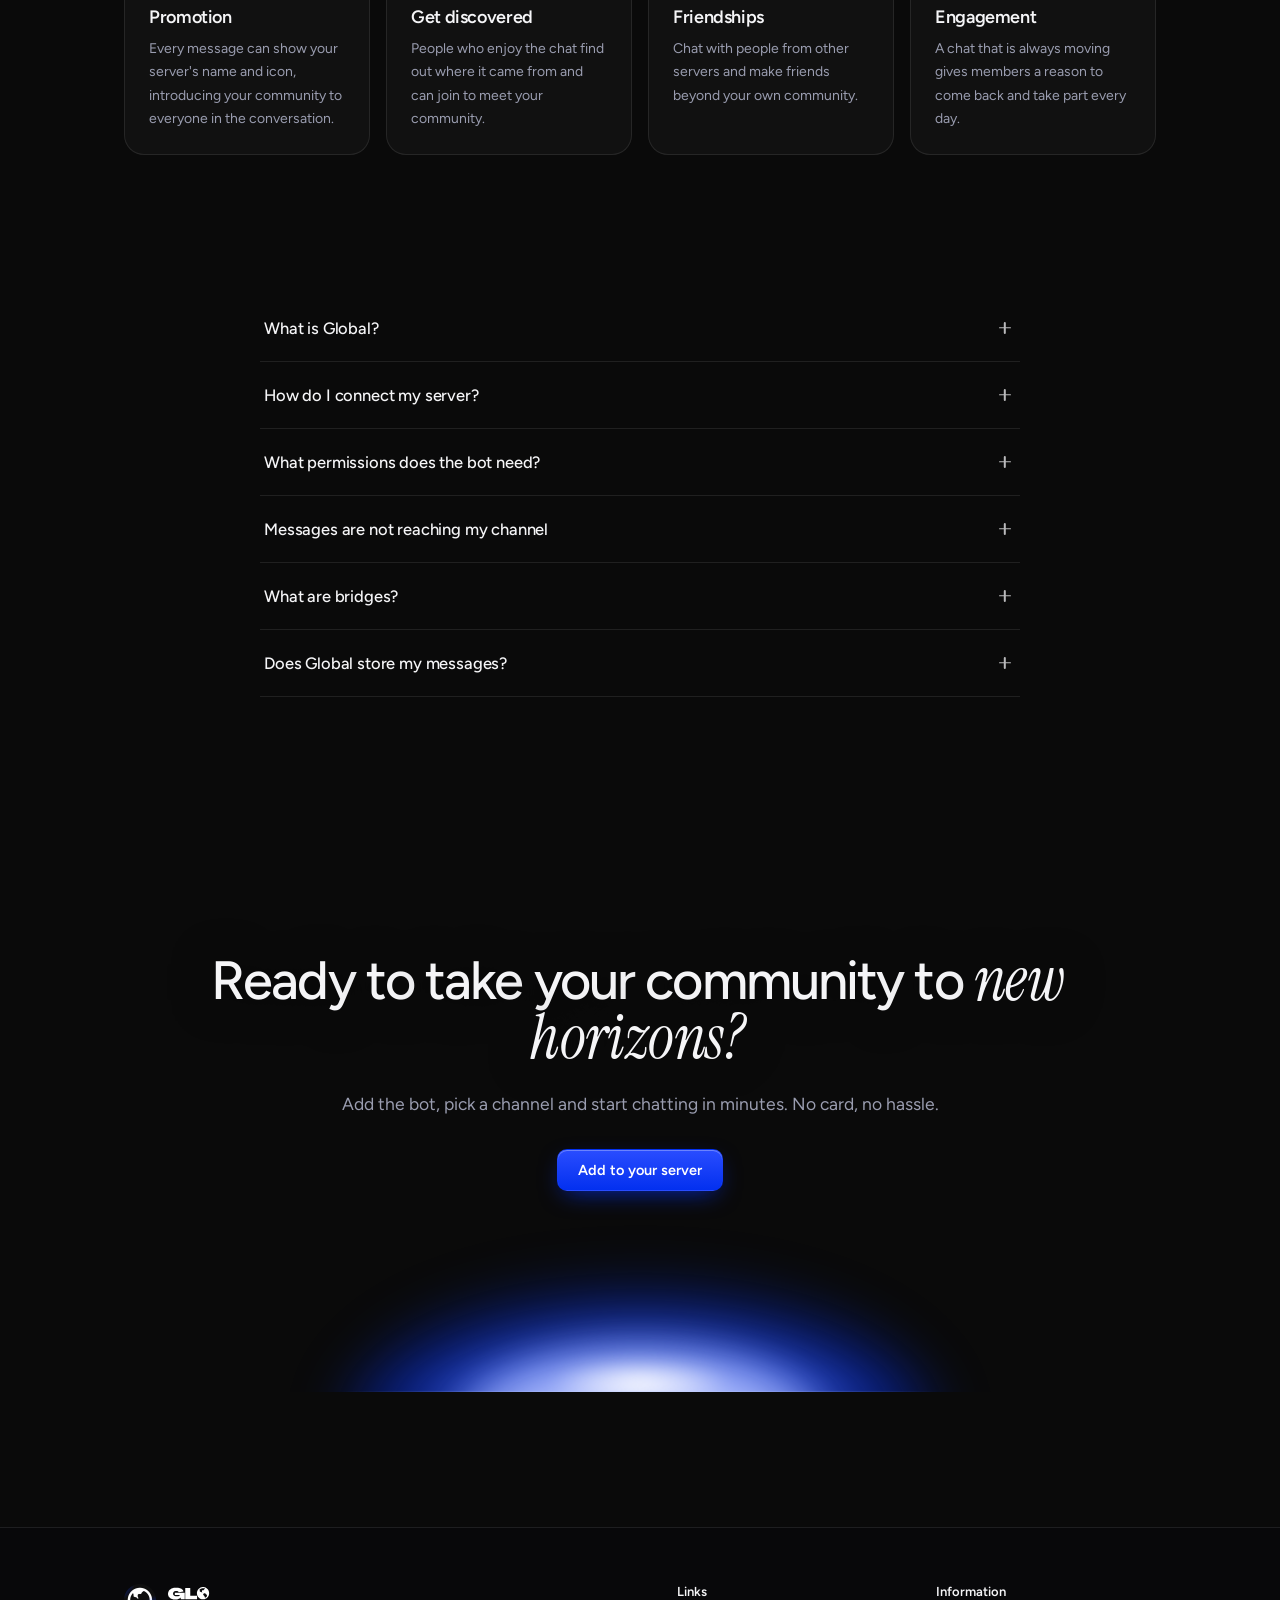
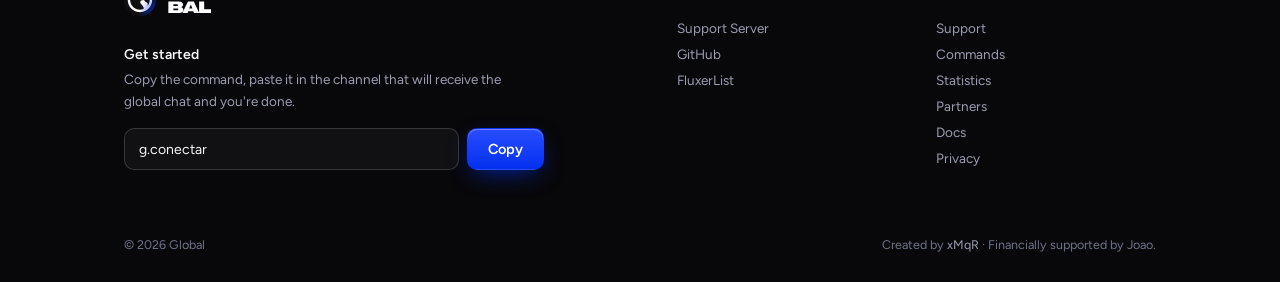
==== commit c4c8eb32: "Add files via upload" ====
--- a/index.html
+++ b/index.html
@@ -5,6 +5,16 @@
 <meta name="viewport" content="width=device-width, initial-scale=1">
 <meta name="description" content="Global é o bot open-source que conecta comunidades do Fluxer e do Discord em um único chat interconectado.">
 <meta name="theme-color" content="#0a0a0a">
+<meta property="og:type" content="website">
+<meta property="og:site_name" content="Global">
+<meta property="og:title" content="Global — Converse globalmente">
+<meta property="og:description" content="Global é o bot open-source que conecta comunidades do Fluxer e do Discord em um único chat interconectado.">
+<meta property="og:url" content="https://globalbot.site/">
+<meta property="og:image" content="https://globalbot.site/assets/og.png">
+<meta property="og:image:width" content="1200">
+<meta property="og:image:height" content="630">
+<meta name="twitter:card" content="summary_large_image">
+<meta name="twitter:image" content="https://globalbot.site/assets/og.png">
 <title>Global — Converse globalmente</title>
 <link rel="icon" type="image/png" href="assets/global.png">
 <link rel="preconnect" href="https://fonts.googleapis.com">
@@ -373,6 +383,7 @@
         <article class="card" data-tilt data-reveal="tilt"><div class="ico"><svg viewBox="0 0 24 24"><path d="M13 2 3 14h9l-1 8 10-12h-9l1-8Z"/></svg></div><h3>Apagou, sumiu</h3><p>Apagou a mensagem original? As cópias somem de todos os servidores ao mesmo tempo.</p></article>
         <article class="card" data-tilt data-reveal="tilt" style="--d:90ms"><div class="ico"><svg viewBox="0 0 24 24"><path d="M12 22s8-4 8-10V5l-8-3-8 3v7c0 6 8 10 8 10Z"/><path d="m9 12 2 2 4-4"/></svg></div><h3>Moderação embutida</h3><p>Filtros de palavrões e de links, bloqueio de conteúdo +18 e pausa quando você precisar.</p></article>
         <article class="card" data-tilt data-reveal="tilt" style="--d:180ms"><div class="ico"><svg viewBox="0 0 24 24"><path d="M16 21v-2a4 4 0 0 0-4-4H6a4 4 0 0 0-4 4v2"/><circle cx="9" cy="7" r="4"/><path d="M22 21v-2a4 4 0 0 0-3-3.87"/><path d="M16 3.13a4 4 0 0 1 0 7.75"/></svg></div><h3>Fluxer e Discord</h3><p>O mesmo bot, os mesmos comandos e o mesmo chat nas duas plataformas, sem ninguém ficar de fora.</p></article>
+        <article class="card" data-tilt data-reveal="tilt" style="grid-column:1/-1"><div class="ico"><svg viewBox="0 0 24 24"><path d="M12 21s-7-4.4-9.3-9A5.2 5.2 0 0 1 12 6.6 5.2 5.2 0 0 1 21.3 12C19 16.6 12 21 12 21Z"/></svg></div><h3>Reações espelhadas</h3><p>Reaja com um emoji em uma mensagem e o Global reage igual nas cópias dos outros servidores, no Fluxer e no Discord. Responda a mensagem com o comando de reação para ver quem reagiu.</p></article>
       </div>
       <div class="stats">
         <div class="stat" data-reveal="zoom"><b data-stat="mensagensHoje">—</b><span>Mensagens hoje</span></div>
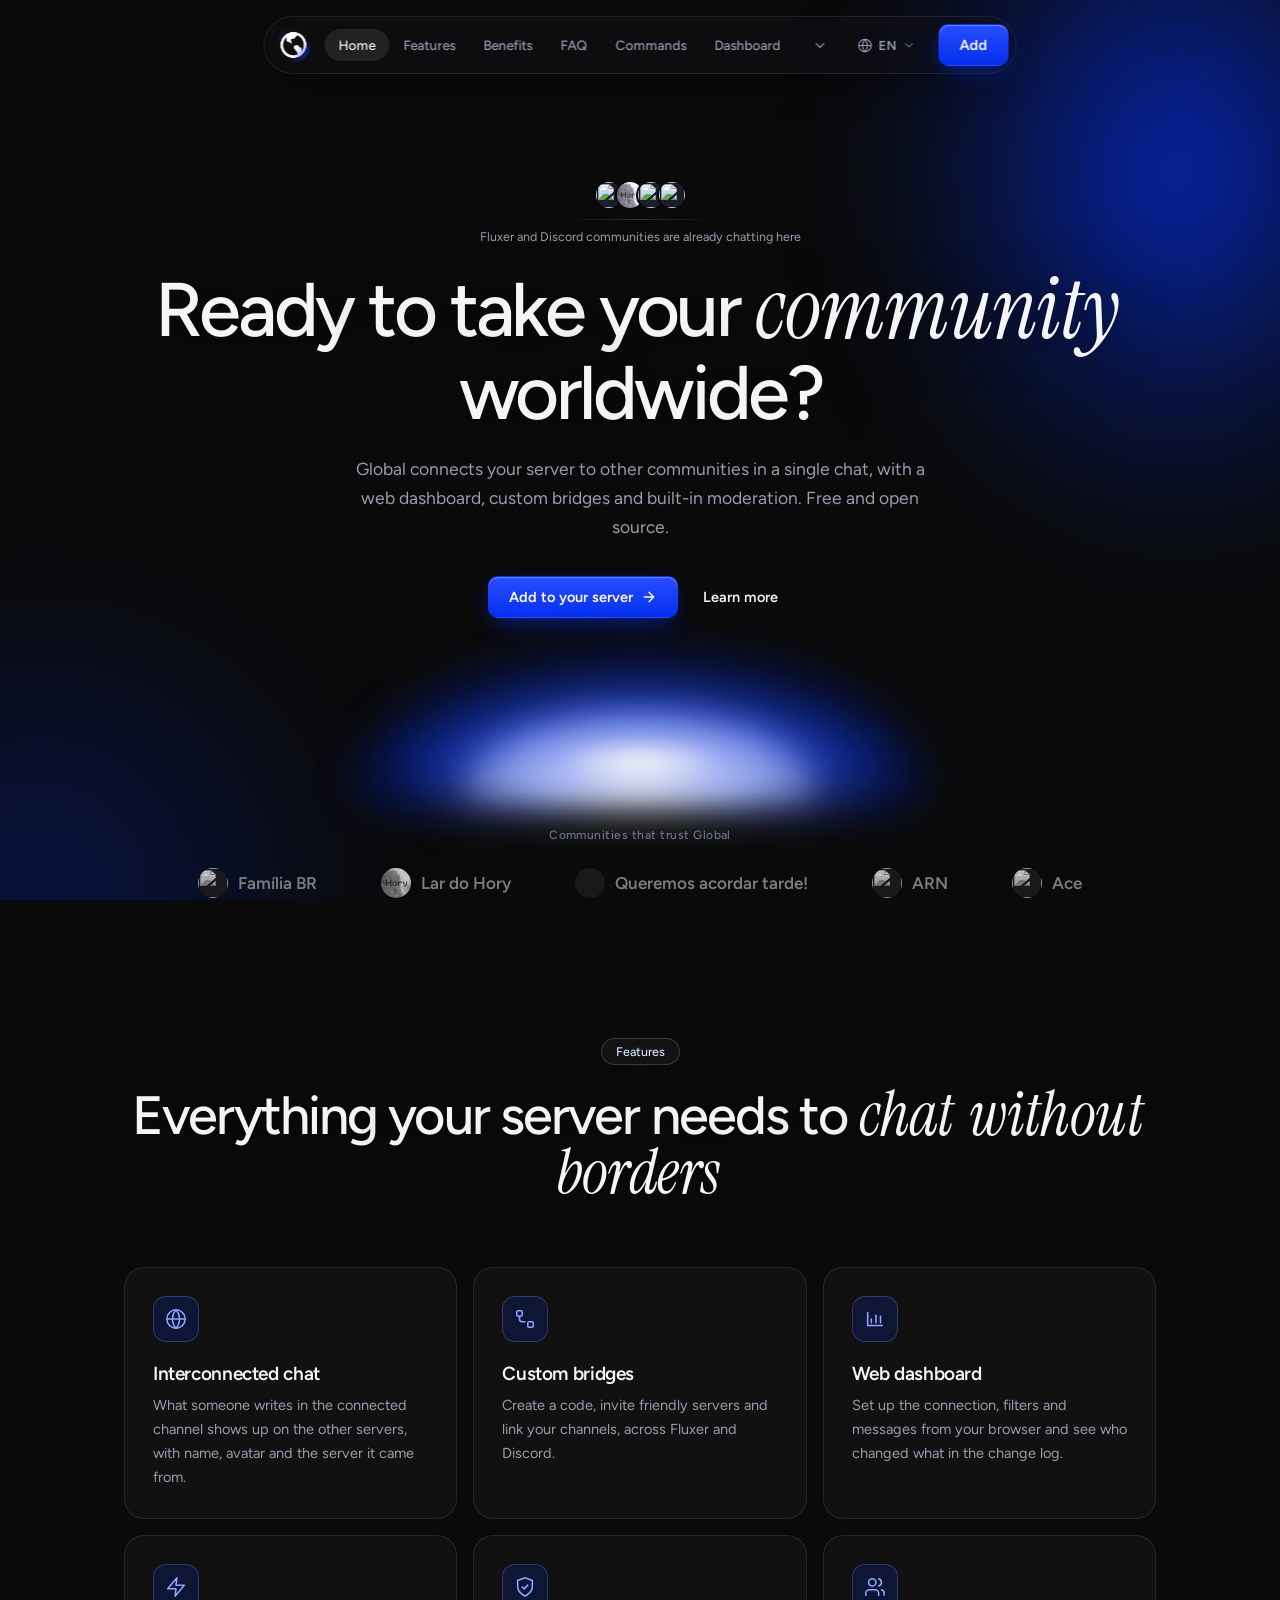
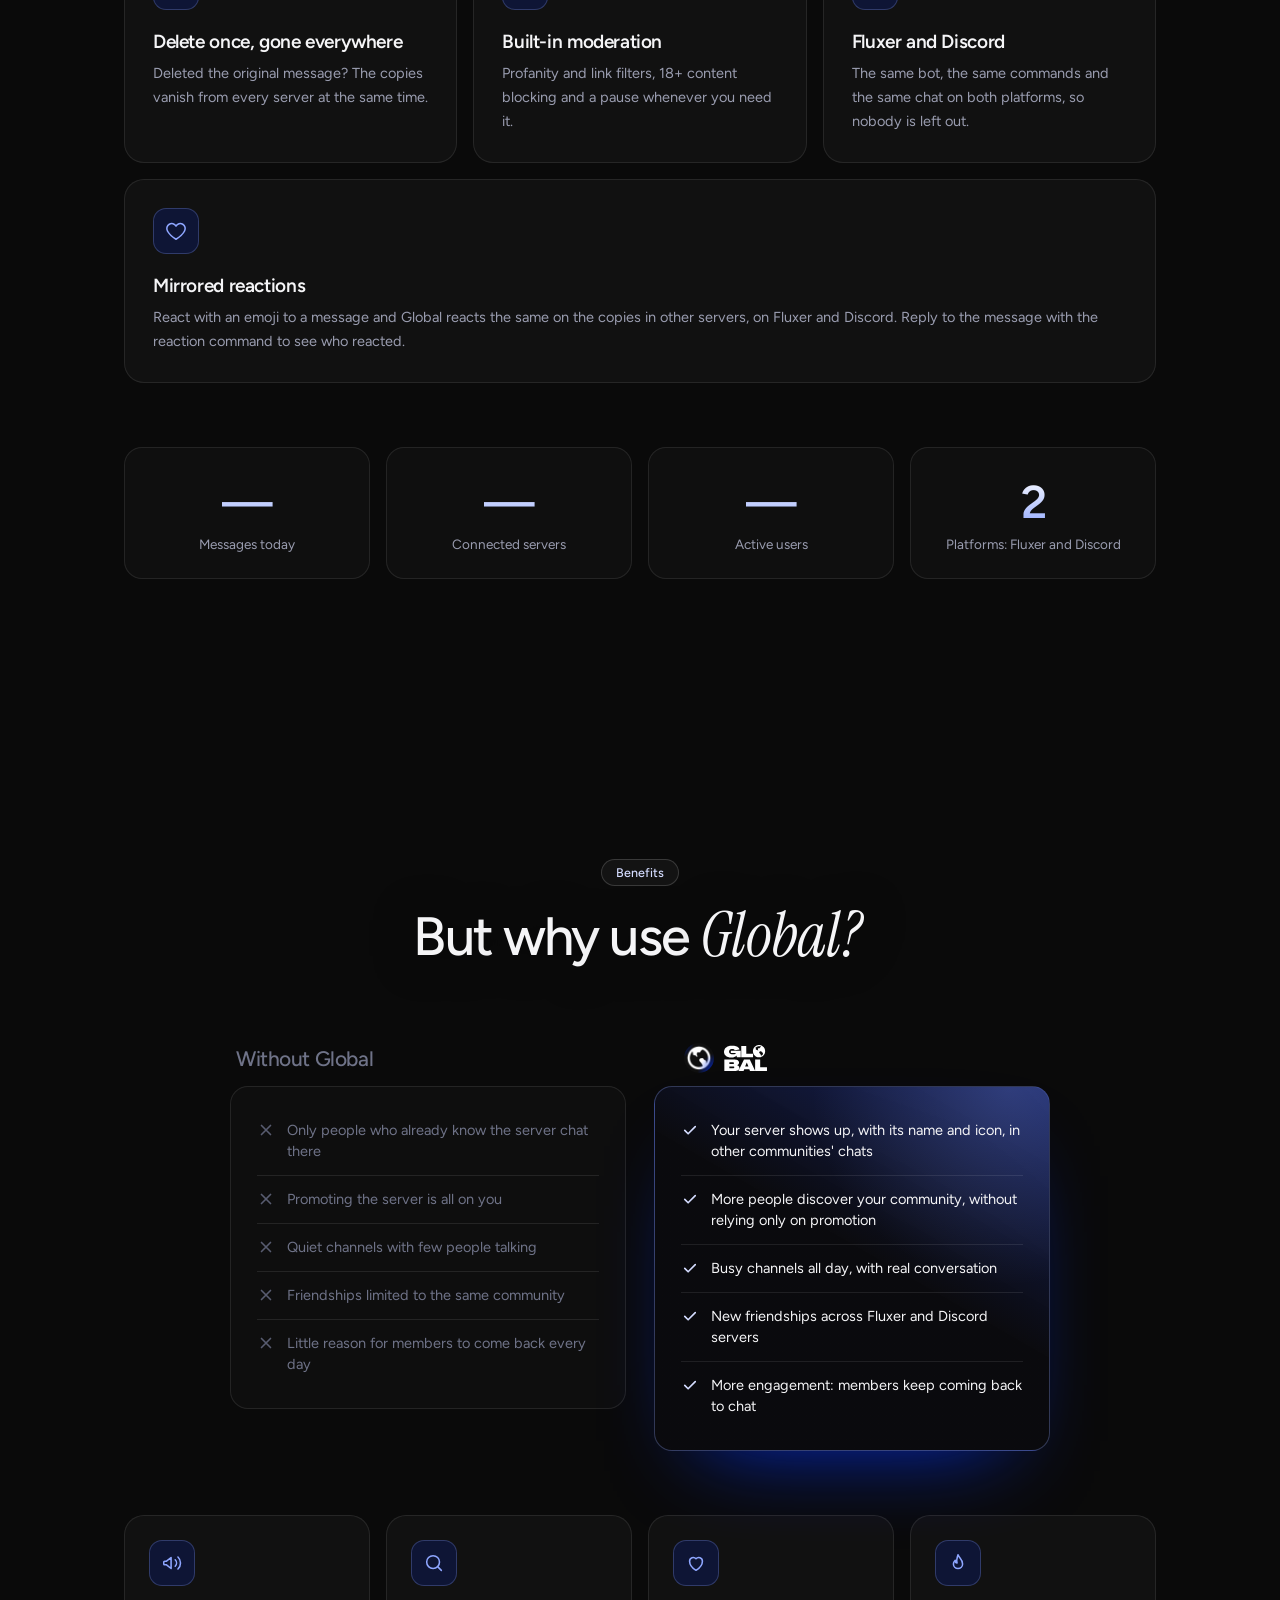
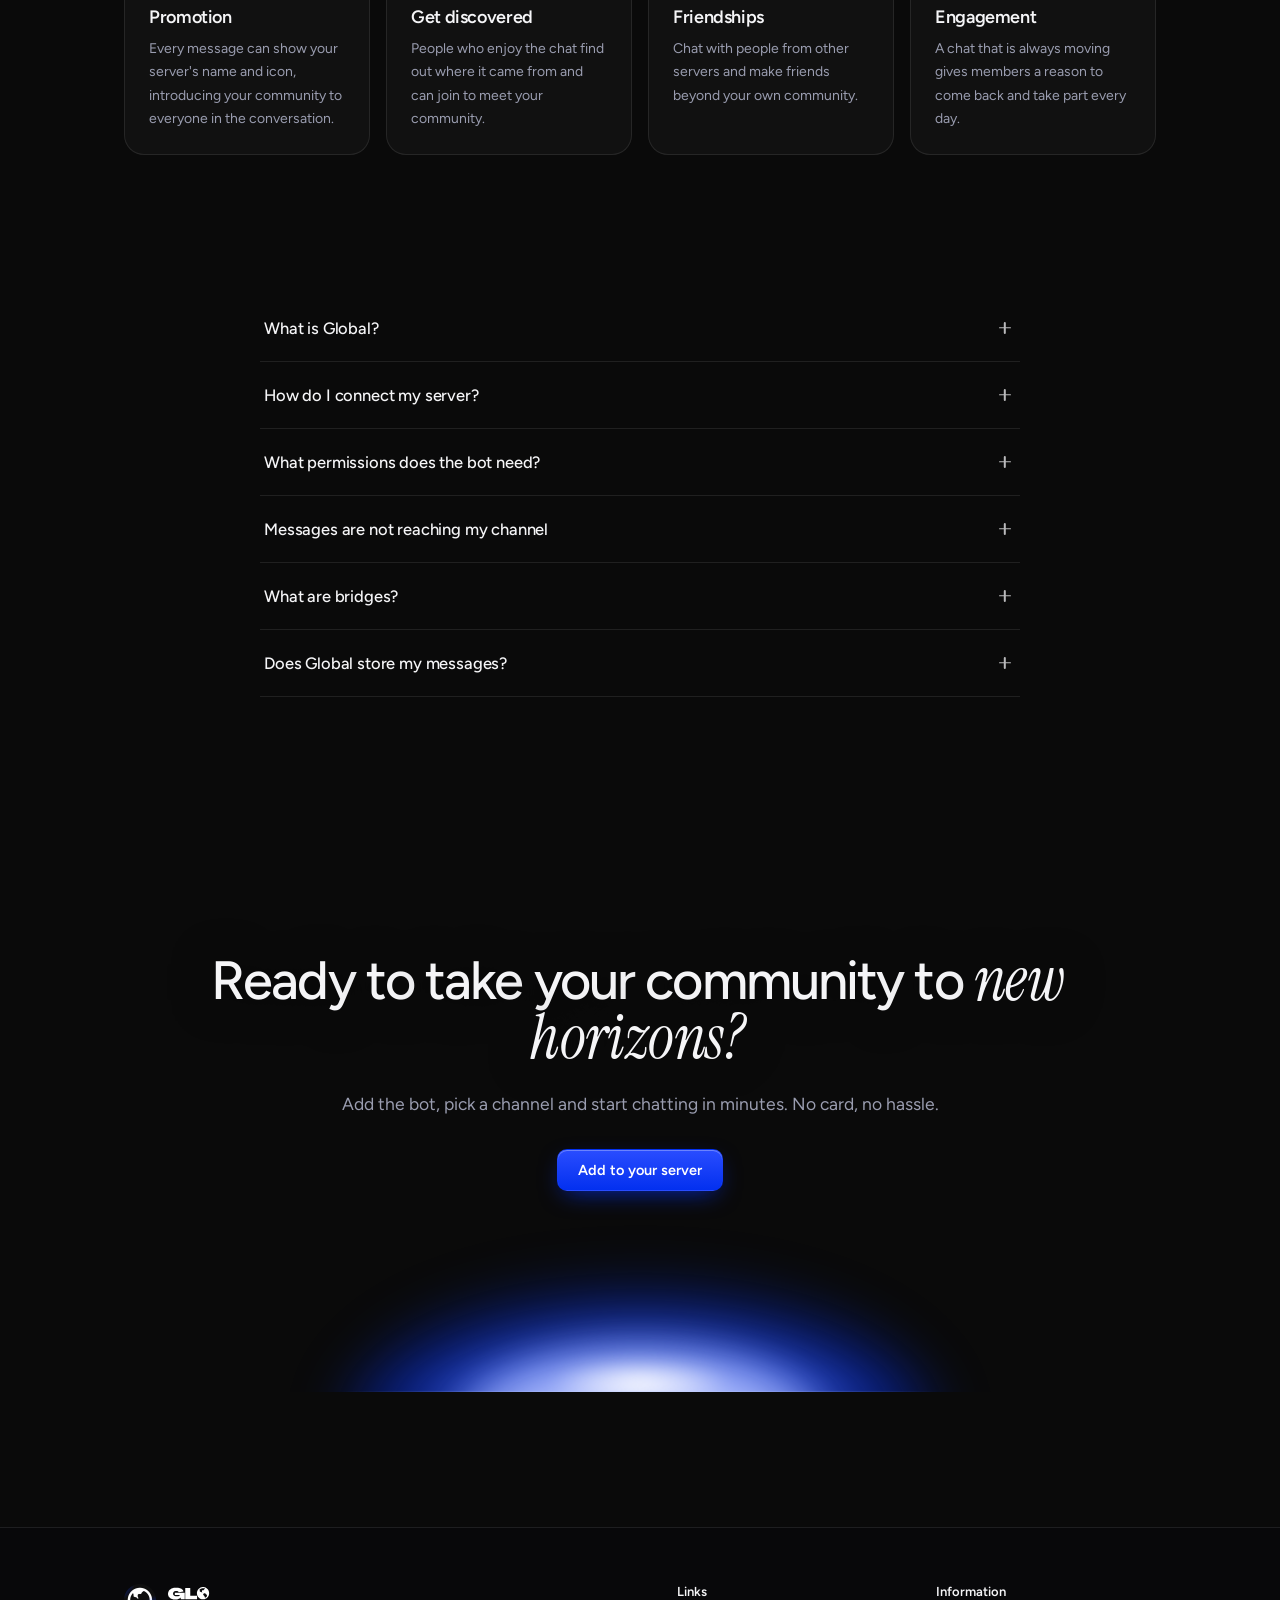
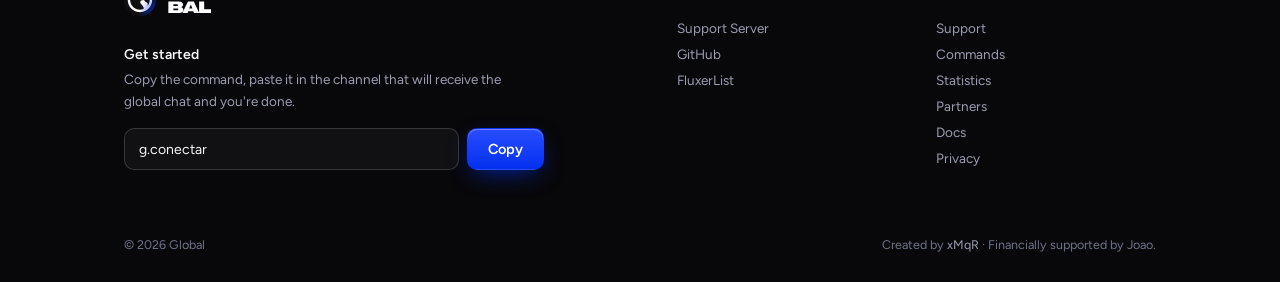
==== commit 9d88a9b9: "Update index.html" ====
--- a/index.html
+++ b/index.html
@@ -342,7 +342,7 @@
       <div class="proof" data-reveal="up">
         <div class="avatars" aria-hidden="true">
           <span><img src="assets/partners/familiabr.gif" alt="" width="30" height="30"></span>
-          <span><img src="assets/partners/gateway.png" alt="" width="30" height="30"></span>
+          <span><img src="assets/partners/hory.png" alt="" width="30" height="30"></span>
           <span><img src="assets/partners/arn.png" alt="" width="30" height="30"></span>
           <span><img src="assets/partners/ace.gif" alt="" width="30" height="30"></span>
         </div>
@@ -361,8 +361,8 @@
         <p>Comunidades que confiam no Global</p>
         <div class="logos">
           <a class="logo" href="parceiros.html"><span><img src="assets/partners/familiabr.gif" alt="" width="30" height="30" loading="lazy"></span>Família BR</a>
-          <a class="logo" href="parceiros.html"><span><img src="assets/partners/gateway.png" alt="" width="30" height="30" loading="lazy"></span>Gateway</a>
-          <a class="logo" href="parceiros.html"><span>Q</span>Queremos acordar tarde!</a>
+          <a class="logo" href="parceiros.html"><span><img src="assets/partners/hory.png" alt="" width="30" height="30" loading="lazy"></span>Lar do Hory</a>
+          <a class="logo" href="parceiros.html"><span><video src="assets/partners/queremosacordartarde.webm.mp4" autoplay loop muted playsinline width="30" height="30"></video></span>Queremos acordar tarde!</a>
           <a class="logo" href="parceiros.html"><span><img src="assets/partners/arn.png" alt="" width="30" height="30" loading="lazy"></span>ARN</a>
           <a class="logo" href="parceiros.html"><span><img src="assets/partners/ace.gif" alt="" width="30" height="30" loading="lazy"></span>Ace</a>
         </div>
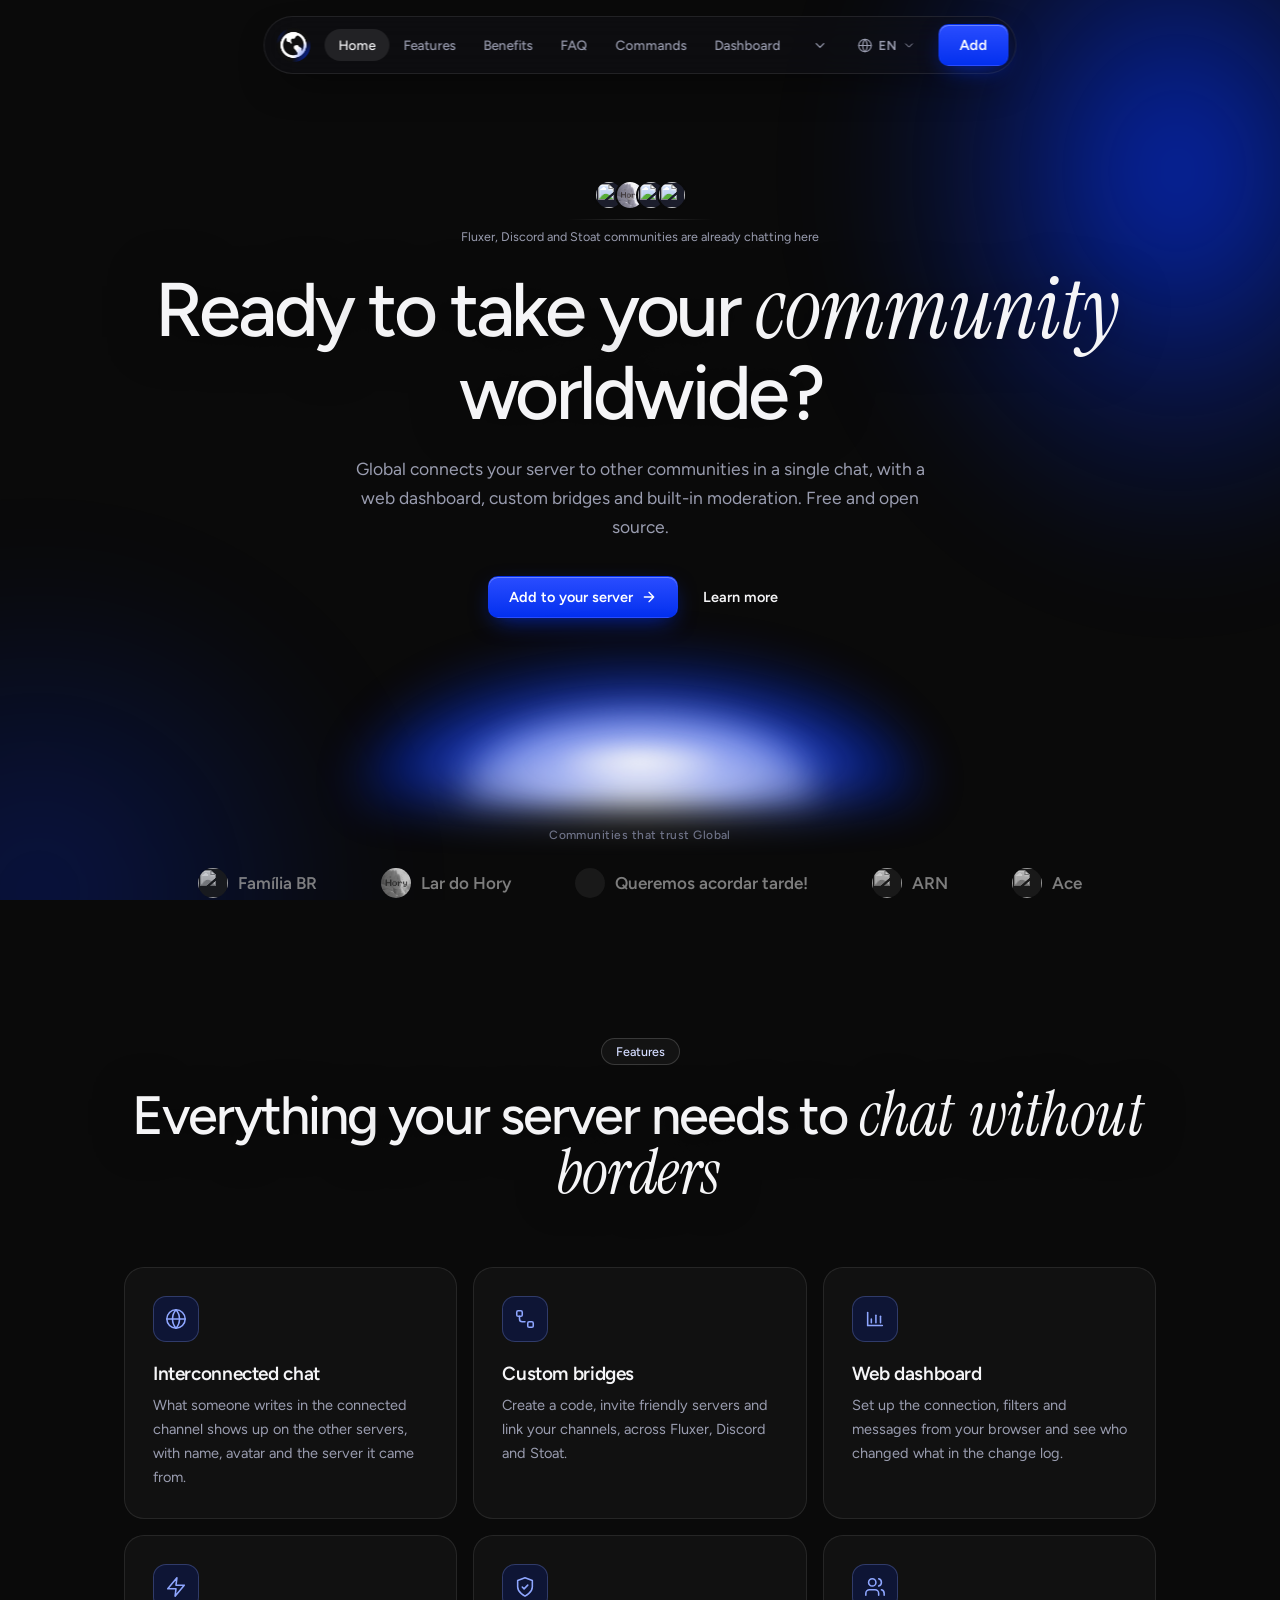
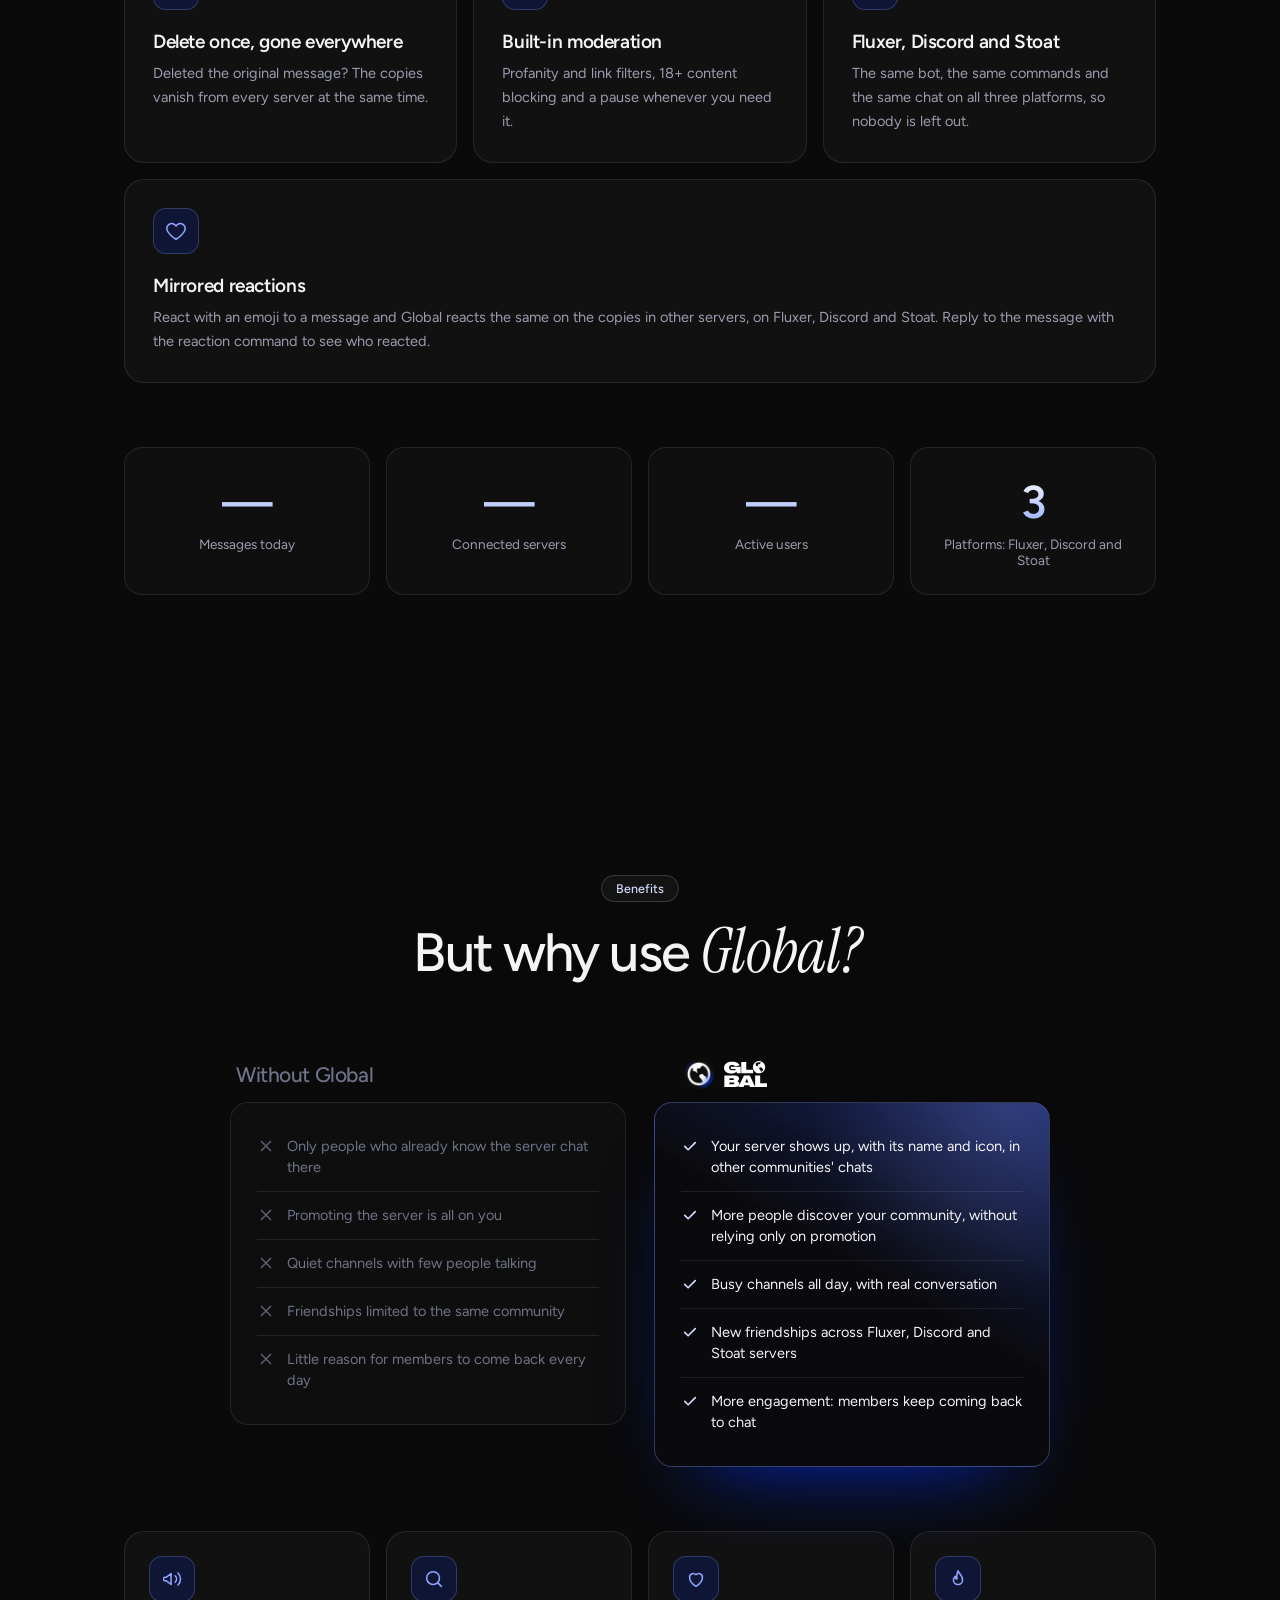
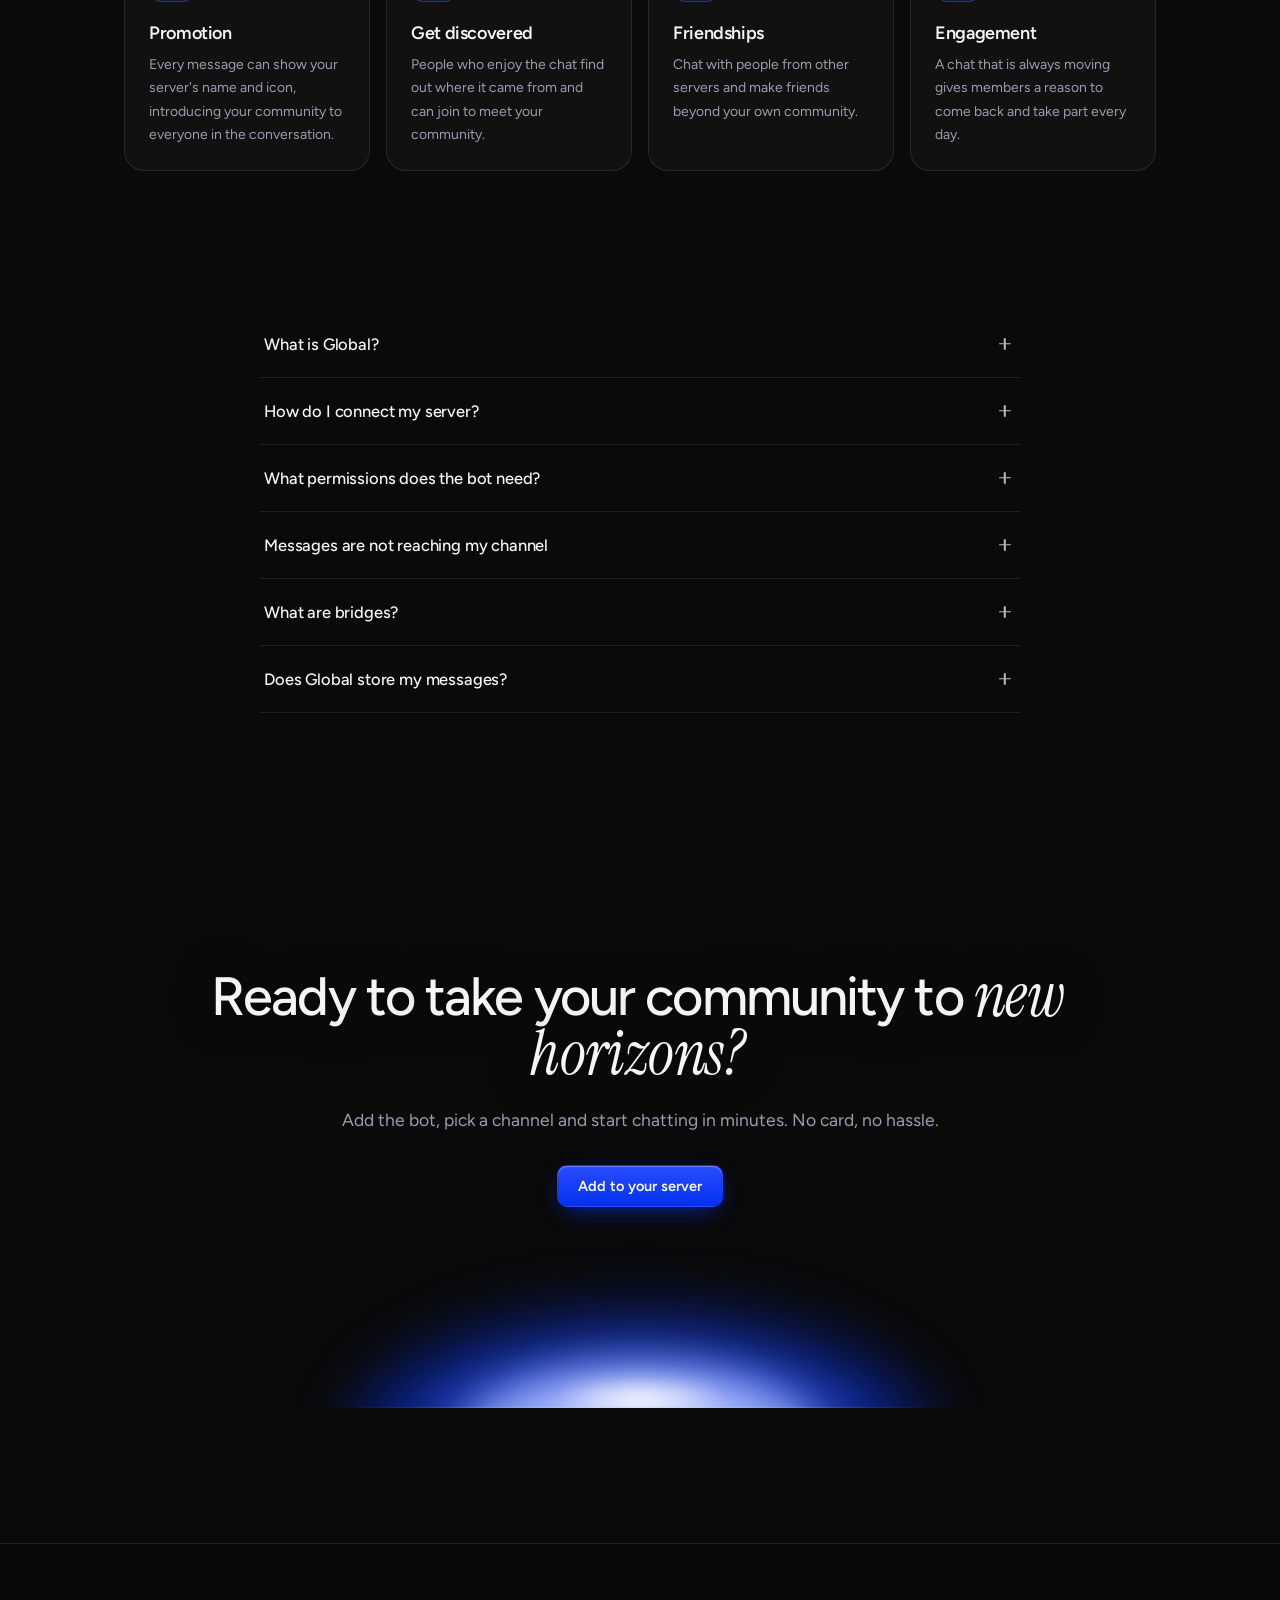
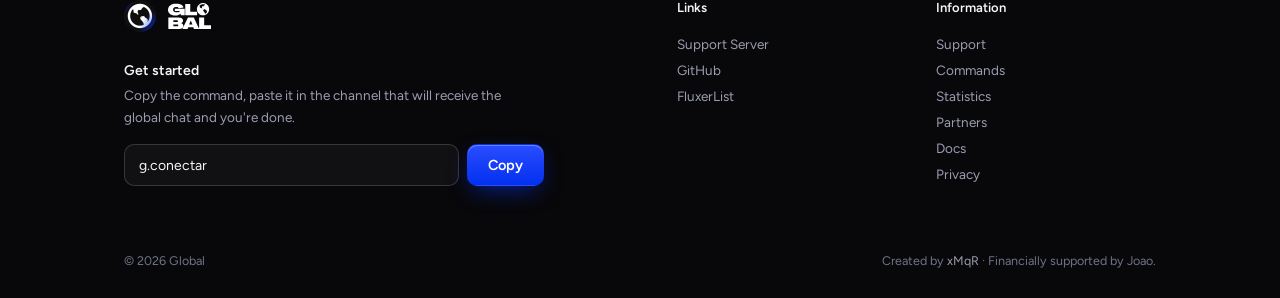
==== commit 4067d050: "Add files via upload" ====
--- a/index.html
+++ b/index.html
@@ -3,12 +3,12 @@
 <head>
 <meta charset="UTF-8">
 <meta name="viewport" content="width=device-width, initial-scale=1">
-<meta name="description" content="Global é o bot open-source que conecta comunidades do Fluxer e do Discord em um único chat interconectado.">
+<meta name="description" content="Global é o bot open-source que conecta comunidades do Fluxer, do Discord e do Stoat em um único chat interconectado.">
 <meta name="theme-color" content="#0a0a0a">
 <meta property="og:type" content="website">
 <meta property="og:site_name" content="Global">
 <meta property="og:title" content="Global — Converse globalmente">
-<meta property="og:description" content="Global é o bot open-source que conecta comunidades do Fluxer e do Discord em um único chat interconectado.">
+<meta property="og:description" content="Global é o bot open-source que conecta comunidades do Fluxer, do Discord e do Stoat em um único chat interconectado.">
 <meta property="og:url" content="https://globalbot.site/">
 <meta property="og:image" content="https://globalbot.site/assets/og.png">
 <meta property="og:image:width" content="1200">
@@ -347,7 +347,7 @@
           <span><img src="assets/partners/ace.gif" alt="" width="30" height="30"></span>
         </div>
         <i></i>
-        <small>Comunidades do Fluxer e do Discord já conversam por aqui</small>
+        <small>Comunidades do Fluxer, do Discord e do Stoat já conversam por aqui</small>
       </div>
       <h1 data-split>Pronto para levar a sua <em>comunidade</em> ao mundo todo?</h1>
       <p class="lead" data-reveal="up" style="--d:380ms">Global conecta o seu servidor a outras comunidades em um único chat, com painel web, pontes personalizadas e moderação embutida. Gratuito e de código aberto.</p>
@@ -378,18 +378,18 @@
       </div>
       <div class="feat-grid">
         <article class="card" data-tilt data-reveal="tilt"><div class="ico"><svg viewBox="0 0 24 24"><circle cx="12" cy="12" r="10"/><path d="M2 12h20"/><path d="M12 2a15 15 0 0 1 0 20 15 15 0 0 1 0-20Z"/></svg></div><h3>Chat interconectado</h3><p>O que alguém escreve no canal conectado aparece nos outros servidores, com nome, avatar e o servidor de origem.</p></article>
-        <article class="card" data-tilt data-reveal="tilt" style="--d:90ms"><div class="ico"><svg viewBox="0 0 24 24"><rect x="3" y="3" width="6" height="6" rx="1.5"/><rect x="15" y="15" width="6" height="6" rx="1.5"/><path d="M6 9v3a3 3 0 0 0 3 3h3"/></svg></div><h3>Pontes personalizadas</h3><p>Crie um código, chame servidores amigos e ligue os canais de vocês, entre Fluxer e Discord.</p></article>
+        <article class="card" data-tilt data-reveal="tilt" style="--d:90ms"><div class="ico"><svg viewBox="0 0 24 24"><rect x="3" y="3" width="6" height="6" rx="1.5"/><rect x="15" y="15" width="6" height="6" rx="1.5"/><path d="M6 9v3a3 3 0 0 0 3 3h3"/></svg></div><h3>Pontes personalizadas</h3><p>Crie um código, chame servidores amigos e ligue os canais de vocês, entre Fluxer, Discord e Stoat.</p></article>
         <article class="card" data-tilt data-reveal="tilt" style="--d:180ms"><div class="ico"><svg viewBox="0 0 24 24"><path d="M4 19V5"/><path d="M4 19h16"/><path d="M8 16v-4"/><path d="M13 16V8"/><path d="M18 16v-7"/></svg></div><h3>Painel web</h3><p>Configure conexão, filtros e mensagens pelo navegador e veja quem mudou o quê no registro de alterações.</p></article>
         <article class="card" data-tilt data-reveal="tilt"><div class="ico"><svg viewBox="0 0 24 24"><path d="M13 2 3 14h9l-1 8 10-12h-9l1-8Z"/></svg></div><h3>Apagou, sumiu</h3><p>Apagou a mensagem original? As cópias somem de todos os servidores ao mesmo tempo.</p></article>
         <article class="card" data-tilt data-reveal="tilt" style="--d:90ms"><div class="ico"><svg viewBox="0 0 24 24"><path d="M12 22s8-4 8-10V5l-8-3-8 3v7c0 6 8 10 8 10Z"/><path d="m9 12 2 2 4-4"/></svg></div><h3>Moderação embutida</h3><p>Filtros de palavrões e de links, bloqueio de conteúdo +18 e pausa quando você precisar.</p></article>
-        <article class="card" data-tilt data-reveal="tilt" style="--d:180ms"><div class="ico"><svg viewBox="0 0 24 24"><path d="M16 21v-2a4 4 0 0 0-4-4H6a4 4 0 0 0-4 4v2"/><circle cx="9" cy="7" r="4"/><path d="M22 21v-2a4 4 0 0 0-3-3.87"/><path d="M16 3.13a4 4 0 0 1 0 7.75"/></svg></div><h3>Fluxer e Discord</h3><p>O mesmo bot, os mesmos comandos e o mesmo chat nas duas plataformas, sem ninguém ficar de fora.</p></article>
-        <article class="card" data-tilt data-reveal="tilt" style="grid-column:1/-1"><div class="ico"><svg viewBox="0 0 24 24"><path d="M12 21s-7-4.4-9.3-9A5.2 5.2 0 0 1 12 6.6 5.2 5.2 0 0 1 21.3 12C19 16.6 12 21 12 21Z"/></svg></div><h3>Reações espelhadas</h3><p>Reaja com um emoji em uma mensagem e o Global reage igual nas cópias dos outros servidores, no Fluxer e no Discord. Responda a mensagem com o comando de reação para ver quem reagiu.</p></article>
+        <article class="card" data-tilt data-reveal="tilt" style="--d:180ms"><div class="ico"><svg viewBox="0 0 24 24"><path d="M16 21v-2a4 4 0 0 0-4-4H6a4 4 0 0 0-4 4v2"/><circle cx="9" cy="7" r="4"/><path d="M22 21v-2a4 4 0 0 0-3-3.87"/><path d="M16 3.13a4 4 0 0 1 0 7.75"/></svg></div><h3>Fluxer, Discord e Stoat</h3><p>O mesmo bot, os mesmos comandos e o mesmo chat nas três plataformas, sem ninguém ficar de fora.</p></article>
+        <article class="card" data-tilt data-reveal="tilt" style="grid-column:1/-1"><div class="ico"><svg viewBox="0 0 24 24"><path d="M12 21s-7-4.4-9.3-9A5.2 5.2 0 0 1 12 6.6 5.2 5.2 0 0 1 21.3 12C19 16.6 12 21 12 21Z"/></svg></div><h3>Reações espelhadas</h3><p>Reaja com um emoji em uma mensagem e o Global reage igual nas cópias dos outros servidores, no Fluxer, no Discord e no Stoat. Responda a mensagem com o comando de reação para ver quem reagiu.</p></article>
       </div>
       <div class="stats">
         <div class="stat" data-reveal="zoom"><b data-stat="mensagensHoje">—</b><span>Mensagens hoje</span></div>
         <div class="stat" data-reveal="zoom" style="--d:90ms"><b data-stat="servidores">—</b><span>Servidores conectados</span></div>
         <div class="stat" data-reveal="zoom" style="--d:180ms"><b data-stat="usuariosAtivos">—</b><span>Usuários ativos</span></div>
-        <div class="stat" data-reveal="zoom" style="--d:270ms"><b>2</b><span>Plataformas: Fluxer e Discord</span></div>
+        <div class="stat" data-reveal="zoom" style="--d:270ms"><b>3</b><span>Plataformas: Fluxer, Discord e Stoat</span></div>
       </div>
     </div>
   </section>
@@ -417,7 +417,7 @@
             <li style="--n:0"><svg viewBox="0 0 24 24"><path d="M5 12.5l4.5 4.5L19 7.5"/></svg>Seu servidor aparece, com nome e ícone, nas conversas de outras comunidades</li>
             <li style="--n:1"><svg viewBox="0 0 24 24"><path d="M5 12.5l4.5 4.5L19 7.5"/></svg>Mais gente descobre a sua comunidade, sem depender só de divulgação</li>
             <li style="--n:2"><svg viewBox="0 0 24 24"><path d="M5 12.5l4.5 4.5L19 7.5"/></svg>Canais movimentados o dia todo, com conversa de verdade</li>
-            <li style="--n:3"><svg viewBox="0 0 24 24"><path d="M5 12.5l4.5 4.5L19 7.5"/></svg>Amizades novas entre servidores do Fluxer e do Discord</li>
+            <li style="--n:3"><svg viewBox="0 0 24 24"><path d="M5 12.5l4.5 4.5L19 7.5"/></svg>Amizades novas entre servidores do Fluxer, do Discord e do Stoat</li>
             <li style="--n:4"><svg viewBox="0 0 24 24"><path d="M5 12.5l4.5 4.5L19 7.5"/></svg>Mais engajamento: os membros voltam para conversar</li>
           </ul>
         </div>
@@ -434,8 +434,8 @@
   <section class="section" id="faq" style="padding-top:0">
     <div class="wrap">
       <div class="faq" id="faq-list">
-        <div class="faq-item" data-reveal="up"><button class="faq-q" type="button" aria-expanded="false">O que é o Global?<i></i></button><div class="faq-a"><div><p>O Global é um bot que conecta servidores do Fluxer e do Discord em um chat global. O que alguém escreve no canal conectado de um servidor aparece nos canais conectados dos outros.</p></div></div></div>
-        <div class="faq-item" data-reveal="up"><button class="faq-q" type="button" aria-expanded="false">Como conecto o meu servidor?<i></i></button><div class="faq-a"><div><p>Adicione o bot ao servidor, vá até o canal que vai receber o chat global e use <code>g.conectar</code> no Fluxer ou <code>/conectar</code> no Discord. Quem usa o comando precisa da permissão Gerenciar Canais. Também dá para conectar pelo <a href="https://dash.globalbot.site">painel</a>.</p></div></div></div>
+        <div class="faq-item" data-reveal="up"><button class="faq-q" type="button" aria-expanded="false">O que é o Global?<i></i></button><div class="faq-a"><div><p>O Global é um bot que conecta servidores do Fluxer, do Discord e do Stoat em um chat global. O que alguém escreve no canal conectado de um servidor aparece nos canais conectados dos outros.</p></div></div></div>
+        <div class="faq-item" data-reveal="up"><button class="faq-q" type="button" aria-expanded="false">Como conecto o meu servidor?<i></i></button><div class="faq-a"><div><p>Adicione o bot ao servidor, vá até o canal que vai receber o chat global e use <code>g.conectar</code> no Fluxer e no Stoat, ou <code>/conectar</code> no Discord. Quem usa o comando precisa da permissão Gerenciar Canais. Também dá para conectar pelo <a href="https://dash.globalbot.site">painel</a>.</p></div></div></div>
         <div class="faq-item" data-reveal="up"><button class="faq-q" type="button" aria-expanded="false">Que permissões o bot precisa?<i></i></button><div class="faq-a"><div><p>Ler e enviar mensagens no canal conectado. Para o modo webhook, que deixa a conversa mais natural, ele também precisa da permissão Gerenciar Webhooks.</p></div></div></div>
         <div class="faq-item" data-reveal="up"><button class="faq-q" type="button" aria-expanded="false">As mensagens não chegam ao meu canal<i></i></button><div class="faq-a"><div><p>Confira, nesta ordem: se o canal está conectado, se o chat não está pausado, se o canal não é 18+, se o bot tem permissão de enviar mensagens no canal e se ele está online.</p></div></div></div>
         <div class="faq-item" data-reveal="up"><button class="faq-q" type="button" aria-expanded="false">O que são pontes?<i></i></button><div class="faq-a"><div><p>Pontes são conexões privadas entre canais escolhidos, separadas do chat global. Quem cria a ponte recebe um código, e quem tem o código pode entrar.</p></div></div></div>
